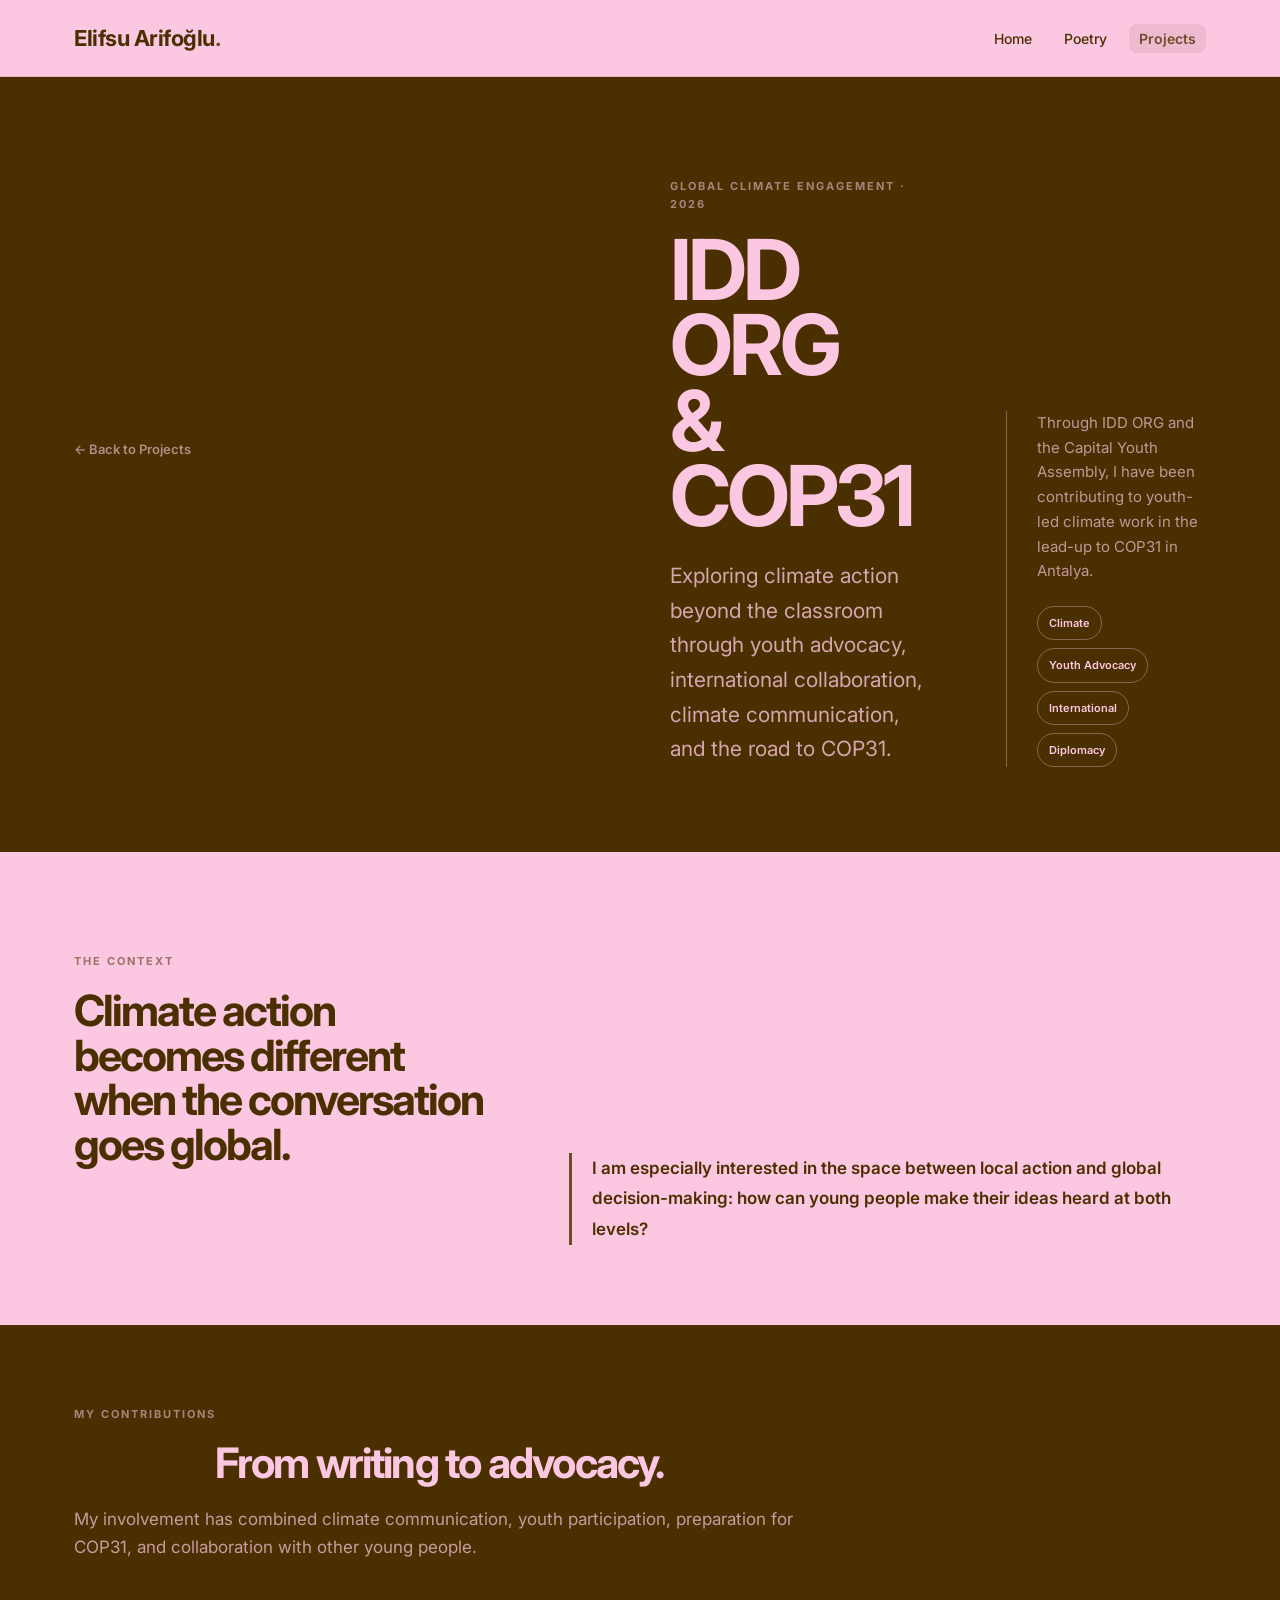
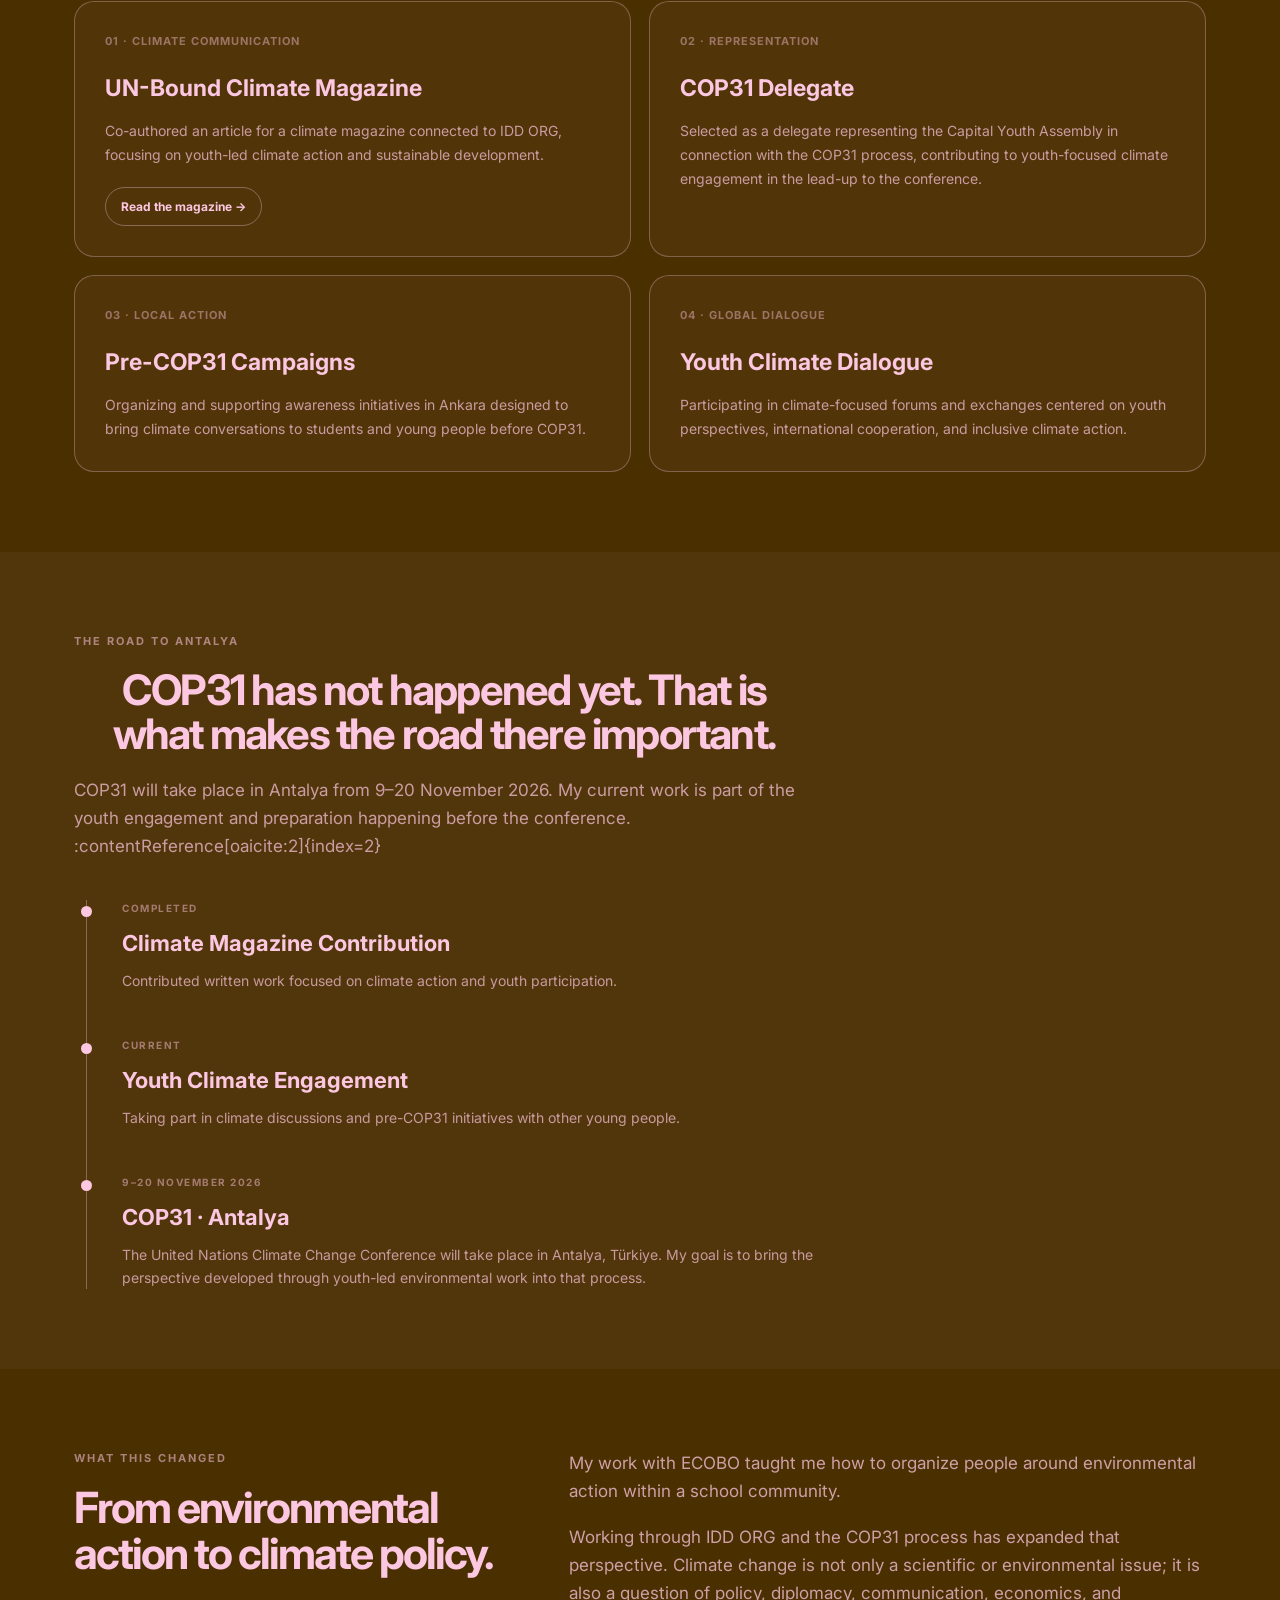
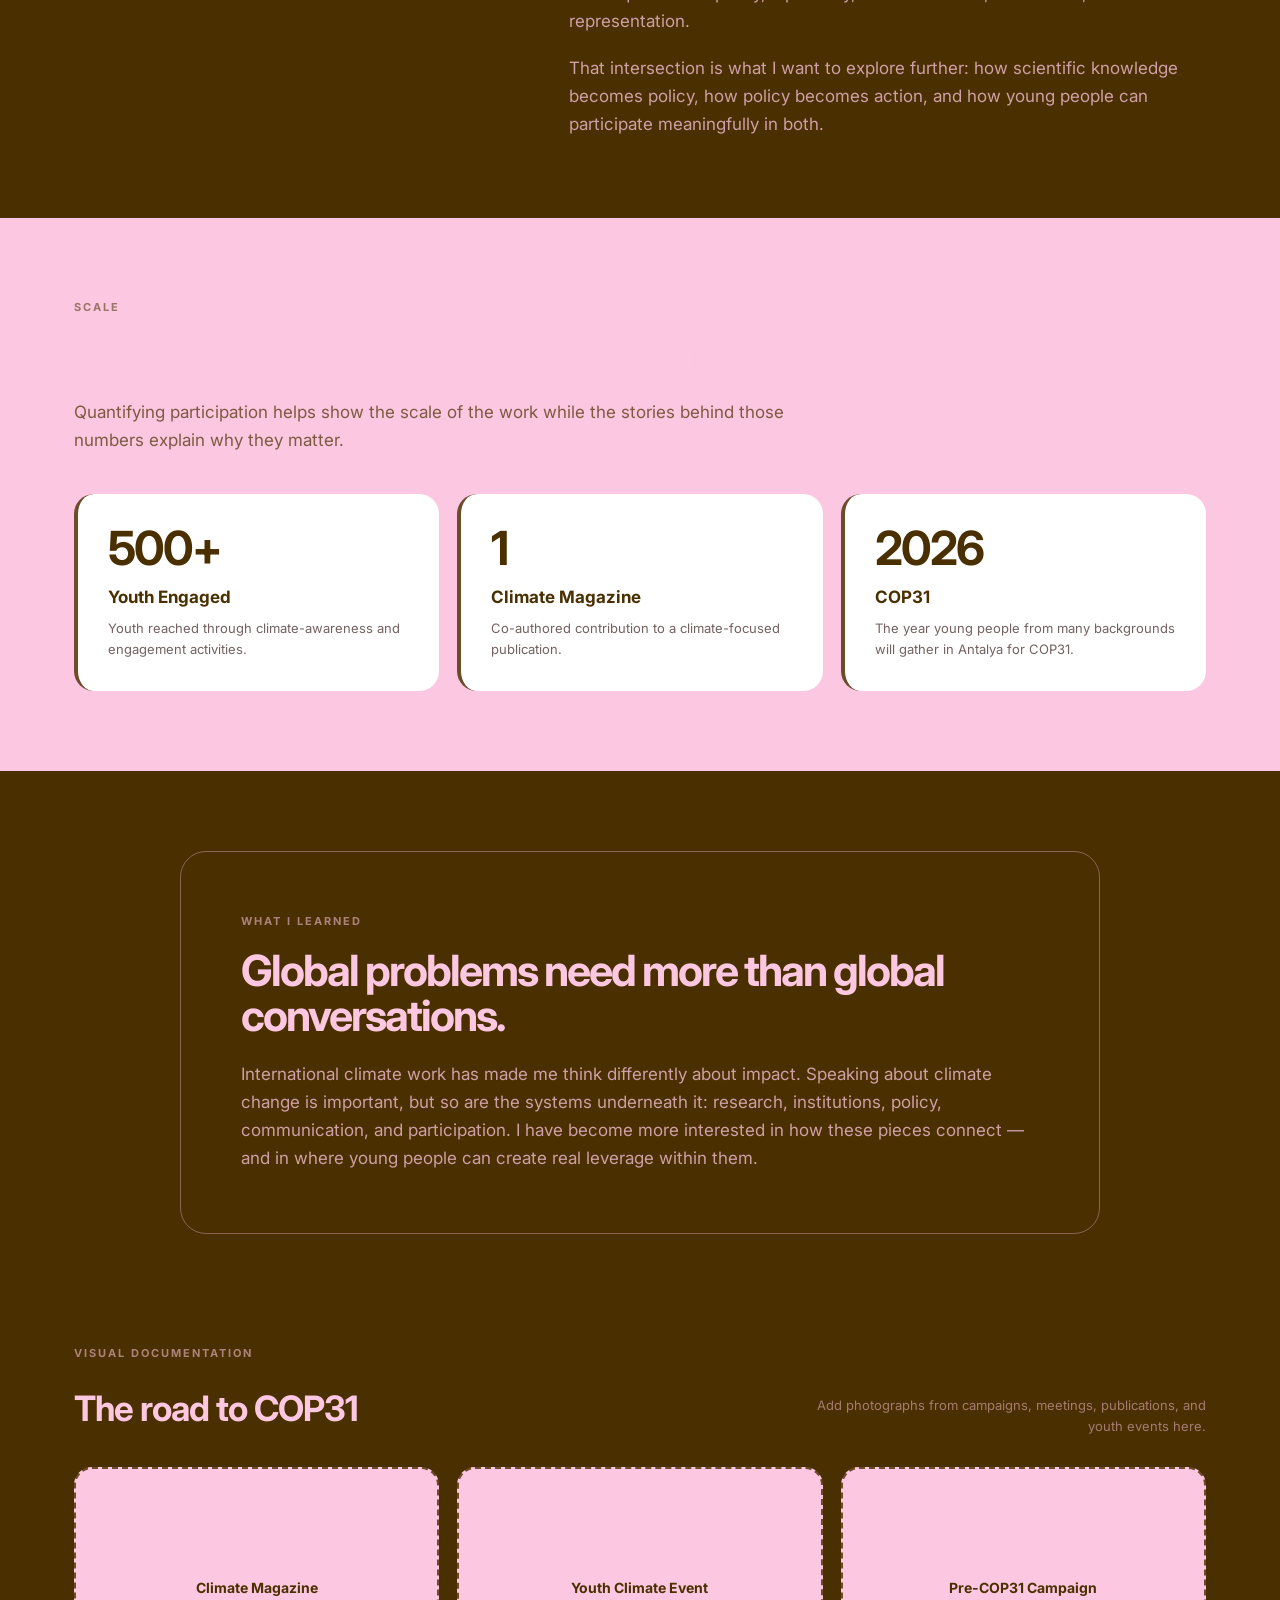
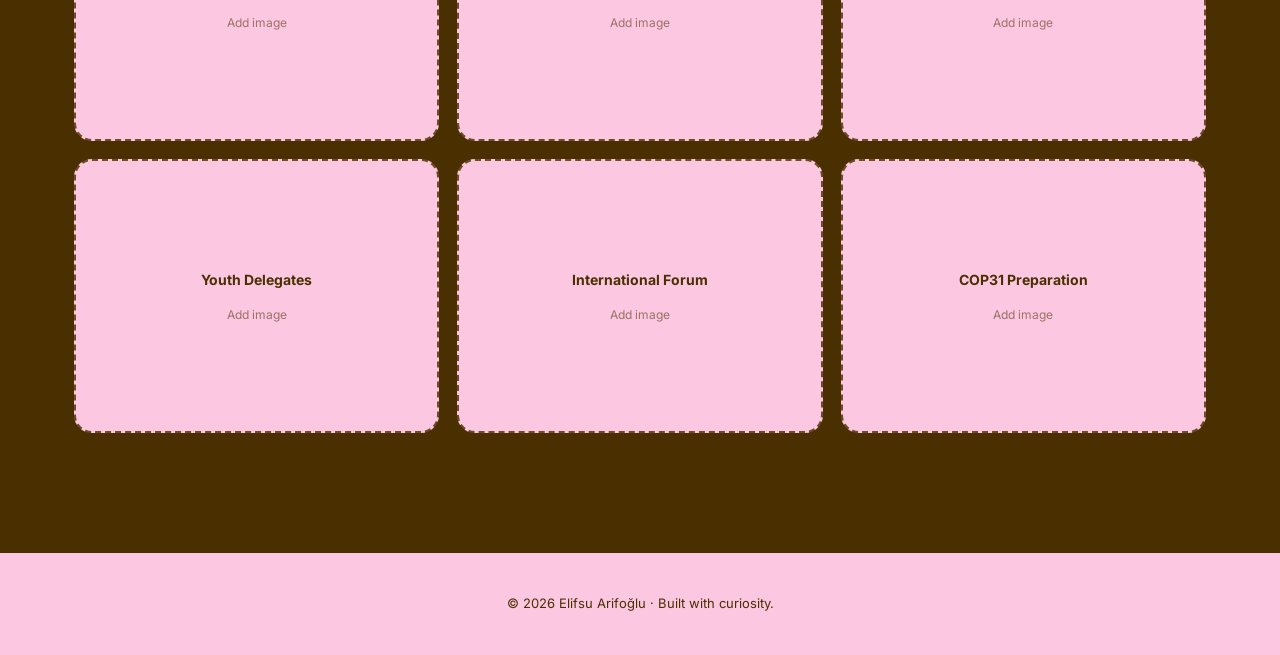
==== cop31.html @ 97e00d7e "Update cop31.html" ====
<!DOCTYPE html>
<html lang="en">
<head>
    <meta charset="UTF-8" />
    <meta name="viewport" content="width=device-width, initial-scale=1.0" />

    <title>IDD ORG & COP31 | Elifsu Arifoğlu</title>

    <link rel="stylesheet" href="style.css" />

    <link
        href="https://fonts.googleapis.com/css2?family=Inter:wght@300;400;500;600;700&display=swap"
        rel="stylesheet"
    />

    <style>
        * {
            margin: 0;
            padding: 0;
            box-sizing: border-box;
        }

        html {
            scroll-behavior: smooth;
        }

        body {
            font-family: 'Inter', -apple-system, BlinkMacSystemFont, sans-serif;
            background: #4a2f01;
            color: #fcc7e1;
            line-height: 1.65;
        }

        a {
            color: inherit;
        }

        .container {
            max-width: 1180px;
            margin: 0 auto;
            padding: 0 24px;
        }

        /* =========================
           NAVIGATION
        ========================== */

        nav {
            padding: 20px 0;
            background: #fcc7e1;
            position: sticky;
            top: 0;
            z-index: 100;
            border-bottom: 1px solid rgba(74, 47, 1, 0.12);
        }

        nav .container {
            display: flex;
            justify-content: space-between;
            align-items: center;
            gap: 20px;
        }

        .logo {
            color: #4a2f01;
            text-decoration: none;
            font-size: 22px;
            font-weight: 700;
            letter-spacing: -0.5px;
        }

        .logo span {
            color: #6D4C2A;
        }

        .nav-links {
            display: flex;
            gap: 12px;
            list-style: none;
            flex-wrap: wrap;
            justify-content: flex-end;
        }

        .nav-links a {
            color: #4a2f01;
            text-decoration: none;
            font-size: 14px;
            font-weight: 500;
            padding: 6px 10px;
            border-radius: 8px;
            transition: all 0.25s ease;
        }

        .nav-links a:hover,
        .nav-links a.active {
            color: #6D4C2A;
            background: rgba(74, 47, 1, 0.08);
        }

        /* =========================
           HERO
        ========================== */

        .hero {
            padding: 100px 0 85px;
        }

        .back-link {
            display: inline-block;
            text-decoration: none;
            font-size: 13px;
            font-weight: 600;
            opacity: 0.6;
            margin-bottom: 45px;
        }

        .back-link:hover {
            opacity: 1;
        }

        .hero-grid {
            display: grid;
            grid-template-columns: 1.15fr 0.85fr;
            gap: 65px;
            align-items: end;
        }

        .eyebrow {
            font-size: 11px;
            font-weight: 700;
            text-transform: uppercase;
            letter-spacing: 2px;
            opacity: 0.55;
            margin-bottom: 18px;
        }

        .hero h1 {
            font-size: clamp(48px, 7vw, 84px);
            line-height: 0.9;
            letter-spacing: -4px;
            margin-bottom: 25px;
        }

        .hero-title {
            max-width: 720px;
            font-size: 21px;
            opacity: 0.78;
        }

        .hero-side {
            border-left: 1px solid rgba(252, 199, 225, 0.35);
            padding-left: 30px;
        }

        .hero-side p {
            font-size: 15px;
            opacity: 0.68;
            margin-bottom: 22px;
        }

        .tag-row {
            display: flex;
            flex-wrap: wrap;
            gap: 8px;
        }

        .tag {
            padding: 7px 11px;
            border: 1px solid rgba(252, 199, 225, 0.35);
            border-radius: 999px;
            font-size: 11px;
            font-weight: 600;
        }

        /* =========================
           GENERAL
        ========================== */

        section {
            padding: 80px 0;
        }

        .section-label {
            font-size: 11px;
            font-weight: 700;
            text-transform: uppercase;
            letter-spacing: 2px;
            opacity: 0.55;
            margin-bottom: 18px;
        }

        .section-title {
            font-size: 42px;
            line-height: 1.05;
            letter-spacing: -1.8px;
            margin-bottom: 20px;
        }

        .section-description {
            max-width: 730px;
            font-size: 17px;
            opacity: 0.71;
        }

        /* =========================
           ABOUT
        ========================== */

        .about-section {
            background: #fcc7e1;
            color: #4a2f01;
        }

        .about-grid {
            display: grid;
            grid-template-columns: 0.8fr 1.2fr;
            gap: 70px;
        }

        .about-grid .section-label {
            color: #4a2f01;
        }

        .about-grid h2 {
            font-size: 43px;
            line-height: 1.04;
            letter-spacing: -2px;
        }

        .about-text {
            font-size: 18px;
            line-height: 1.8;
        }

        .about-text p + p {
            margin-top: 18px;
        }

        .quote {
            margin-top: 30px;
            border-left: 3px solid #6D4C2A;
            padding-left: 20px;
            font-size: 17px;
            font-weight: 600;
        }

        /* =========================
           CONTRIBUTIONS
        ========================== */

        .contribution-header {
            max-width: 730px;
            margin-bottom: 40px;
        }

        .contribution-grid {
            display: grid;
            grid-template-columns: repeat(2, 1fr);
            gap: 18px;
        }

        .contribution-card {
            padding: 30px;
            border: 1px solid rgba(252, 199, 225, 0.3);
            border-radius: 20px;
            background: rgba(252, 199, 225, 0.04);
        }

        .contribution-number {
            display: block;
            font-size: 11px;
            font-weight: 700;
            letter-spacing: 1px;
            opacity: 0.43;
            margin-bottom: 20px;
        }

        .contribution-card h3 {
            font-size: 23px;
            margin-bottom: 11px;
        }

        .contribution-card p {
            font-size: 14px;
            opacity: 0.7;
            line-height: 1.7;
        }

        .magazine-button {
            display: inline-flex;
            margin-top: 20px;
            padding: 9px 15px;
            border: 1px solid rgba(252, 199, 225, 0.35);
            border-radius: 999px;
            text-decoration: none;
            font-size: 12px;
            font-weight: 700;
            transition: transform 0.25s ease,
                        background 0.25s ease;
        }

        .magazine-button:hover {
            transform: translateY(-2px);
            background: rgba(252, 199, 225, 0.08);
        }

        /* =========================
           COP31 TIMELINE
        ========================== */

        .timeline-section {
            background: rgba(252, 199, 225, 0.045);
        }

        .timeline-header {
            max-width: 740px;
            margin-bottom: 40px;
        }

        .timeline {
            border-left: 1px solid rgba(252, 199, 225, 0.35);
            margin-left: 12px;
        }

        .timeline-item {
            position: relative;
            padding: 0 0 45px 35px;
        }

        .timeline-item:last-child {
            padding-bottom: 0;
        }

        .timeline-dot {
            position: absolute;
            width: 11px;
            height: 11px;
            border-radius: 50%;
            background: #fcc7e1;
            left: -6px;
            top: 6px;
        }

        .timeline-date {
            display: block;
            font-size: 10px;
            text-transform: uppercase;
            letter-spacing: 1.5px;
            font-weight: 700;
            opacity: 0.48;
            margin-bottom: 8px;
        }

        .timeline-item h3 {
            font-size: 22px;
            margin-bottom: 8px;
        }

        .timeline-item p {
            max-width: 720px;
            font-size: 14px;
            opacity: 0.69;
        }

        /* =========================
           GLOBAL PERSPECTIVE
        ========================== */

        .global-grid {
            display: grid;
            grid-template-columns: 0.8fr 1.2fr;
            gap: 70px;
        }

        .global-grid h2 {
            font-size: 43px;
            line-height: 1.05;
            letter-spacing: -2px;
        }

        .global-text {
            font-size: 17px;
            opacity: 0.74;
        }

        .global-text p + p {
            margin-top: 18px;
        }

        /* =========================
           IMPACT
        ========================== */

        .impact-section {
            background: #fcc7e1;
            color: #4a2f01;
        }

        .impact-section .section-label {
            color: #4a2f01;
        }

        .impact-grid {
            display: grid;
            grid-template-columns: repeat(3, 1fr);
            gap: 18px;
            margin-top: 40px;
        }

        .impact-card {
            background: #ffffff;
            border-radius: 20px;
            padding: 30px;
            border-left: 4px solid #6D4C2A;
        }

        .impact-number {
            font-size: 47px;
            font-weight: 700;
            letter-spacing: -2px;
            line-height: 1;
            margin-bottom: 12px;
        }

        .impact-card h3 {
            font-size: 17px;
            margin-bottom: 7px;
        }

        .impact-card p {
            color: #3E2723;
            font-size: 13px;
            opacity: 0.72;
        }

        /* =========================
           WHAT I LEARNED
        ========================== */

        .reflection {
            max-width: 920px;
            margin: 0 auto;
        }

        .reflection-box {
            padding: 60px;
            border: 1px solid rgba(252, 199, 225, 0.35);
            border-radius: 26px;
        }

        .reflection-box h2 {
            font-size: 43px;
            line-height: 1.05;
            letter-spacing: -2px;
            margin-bottom: 22px;
        }

        .reflection-box p {
            max-width: 800px;
            font-size: 17px;
            opacity: 0.74;
        }

        /* =========================
           GALLERY
        ========================== */

        .gallery {
            padding-top: 30px;
        }

        .gallery-header {
            display: flex;
            justify-content: space-between;
            align-items: flex-end;
            gap: 20px;
            margin-bottom: 30px;
        }

        .gallery-header h2 {
            font-size: 35px;
            letter-spacing: -1px;
        }

        .gallery-header p {
            max-width: 400px;
            font-size: 13px;
            opacity: 0.5;
            text-align: right;
        }

        .gallery-grid {
            display: grid;
            grid-template-columns: repeat(3, 1fr);
            gap: 18px;
        }

        .gallery-item {
            aspect-ratio: 4 / 3;
            background: #fcc7e1;
            color: #4a2f01;
            border-radius: 18px;
            overflow: hidden;
            display: flex;
            align-items: center;
            justify-content: center;
            text-align: center;
        }

        .gallery-item img {
            width: 100%;
            height: 100%;
            object-fit: cover;
        }

        .placeholder {
            padding: 20px;
        }

        .placeholder strong {
            display: block;
            font-size: 14px;
            margin-bottom: 5px;
        }

        .placeholder span {
            font-size: 12px;
            opacity: 0.55;
        }

        /* =========================
           FOOTER
        ========================== */

        footer {
            padding: 40px 0;
            background: #fcc7e1;
            color: #4a2f01;
            text-align: center;
        }

        footer p {
            font-size: 13px;
        }

        footer a {
            color: #4a2f01;
            text-decoration: none;
            font-weight: 600;
        }

        /* =========================
           RESPONSIVE
        ========================== */

        @media (max-width: 850px) {

            nav .container {
                flex-direction: column;
            }

            .hero-grid,
            .about-grid,
            .global-grid {
                grid-template-columns: 1fr;
            }

            .hero-side {
                border-left: none;
                border-top: 1px solid rgba(252, 199, 225, 0.35);
                padding-left: 0;
                padding-top: 25px;
            }

            .contribution-grid,
            .impact-grid {
                grid-template-columns: 1fr 1fr;
            }

            .gallery-grid {
                grid-template-columns: 1fr 1fr;
            }

            .gallery-header {
                flex-direction: column;
                align-items: flex-start;
            }

            .gallery-header p {
                text-align: left;
            }
        }

        @media (max-width: 600px) {

            .container {
                padding: 0 18px;
            }

            section {
                padding: 55px 0;
            }

            .hero {
                padding: 70px 0 55px;
            }

            .hero h1 {
                letter-spacing: -3px;
            }

            .hero-title {
                font-size: 17px;
            }

            .contribution-grid,
            .impact-grid,
            .gallery-grid {
                grid-template-columns: 1fr;
            }

            .about-grid h2,
            .global-grid h2,
            .impact-section .section-title,
            .reflection-box h2 {
                font-size: 31px;
            }

            .impact-number {
                font-size: 42px;
            }

            .reflection-box {
                padding: 32px 24px;
            }
        }
    </style>
</head>


<body>

    <!-- =========================
         NAVIGATION
    ========================== -->

    <nav>
        <div class="container">

            <a href="index.html" class="logo">
                Elifsu Arifoğlu<span>.</span>
            </a>

            <ul class="nav-links">

                <li>
                    <a href="index.html">Home</a>
                </li>

                <li>
                    <a href="poetry.html">Poetry</a>
                </li>

                <li>
                    <a href="projects.html" class="active">Projects</a>
                </li>

            </ul>

        </div>
    </nav>


    <!-- =========================
         HERO
    ========================== -->

    <header class="hero">

        <div class="container">

            <a href="projects.html" class="back-link">
                ← Back to Projects
            </a>

            <div class="hero-grid">

                <div>

                    <div class="eyebrow">
                        Global Climate Engagement · 2026
                    </div>

                    <h1>
                        IDD ORG<br />
                        &amp; COP31
                    </h1>

                    <p class="hero-title">
                        Exploring climate action beyond the classroom
                        through youth advocacy, international collaboration,
                        climate communication, and the road to COP31.
                    </p>

                </div>


                <div class="hero-side">

                    <p>
                        Through IDD ORG and the Capital Youth Assembly,
                        I have been contributing to youth-led climate
                        work in the lead-up to COP31 in Antalya.
                    </p>

                    <div class="tag-row">

                        <span class="tag">
                            Climate
                        </span>

                        <span class="tag">
                            Youth Advocacy
                        </span>

                        <span class="tag">
                            International
                        </span>

                        <span class="tag">
                            Diplomacy
                        </span>

                    </div>

                </div>

            </div>

        </div>

    </header>


    <!-- =========================
         ABOUT
    ========================== -->

    <section class="about-section">

        <div class="container">

            <div class="about-grid">

                <div>

                    <div class="section-label">
                        The Context
                    </div>

                    <h2>
                        Climate action becomes
                        different when the
                        conversation goes global.
                    </h2>

                </div>


                <div class="about-text">

                    <p>
                        IDD ORG is a platform focused on international
                        development, diplomacy, global governance,
                        climate action, and sustainable development.
                    </p>

                    <p>
                        Through this work, I have been able to move from
                        school-level environmental initiatives into
                        broader conversations about climate policy,
                        youth participation, and international cooperation.
                    </p>

                    <div class="quote">
                        I am especially interested in the space between
                        local action and global decision-making:
                        how can young people make their ideas heard
                        at both levels?
                    </div>

                </div>

            </div>

        </div>

    </section>


    <!-- =========================
         CONTRIBUTIONS
    ========================== -->

    <section>

        <div class="container">

            <div class="contribution-header">

                <div class="section-label">
                    My Contributions
                </div>

                <h2 class="section-title">
                    From writing to advocacy.
                </h2>

                <p class="section-description">
                    My involvement has combined climate communication,
                    youth participation, preparation for COP31, and
                    collaboration with other young people.
                </p>

            </div>


            <div class="contribution-grid">


                <!-- MAGAZINE -->

                <article class="contribution-card">

                    <span class="contribution-number">
                        01 · CLIMATE COMMUNICATION
                    </span>

                    <h3>
                        UN-Bound Climate Magazine
                    </h3>

                    <p>
                        Co-authored an article for a climate magazine
                        connected to IDD ORG, focusing on youth-led
                        climate action and sustainable development.
                    </p>

                    <a
                        href="https://iklimdd.org/public/dergi/?sayfa=1"
                        class="magazine-button"
                        target="_blank"
                        rel="noopener noreferrer"
                    >
                        Read the magazine →
                    </a>

                </article>


                <!-- DELEGATE -->

                <article class="contribution-card">

                    <span class="contribution-number">
                        02 · REPRESENTATION
                    </span>

                    <h3>
                        COP31 Delegate
                    </h3>

                    <p>
                        Selected as a delegate representing the Capital
                        Youth Assembly in connection with the COP31 process,
                        contributing to youth-focused climate engagement
                        in the lead-up to the conference.
                    </p>

                </article>


                <!-- CAMPAIGNS -->

                <article class="contribution-card">

                    <span class="contribution-number">
                        03 · LOCAL ACTION
                    </span>

                    <h3>
                        Pre-COP31 Campaigns
                    </h3>

                    <p>
                        Organizing and supporting awareness initiatives
                        in Ankara designed to bring climate conversations
                        to students and young people before COP31.
                    </p>

                </article>


                <!-- FORUMS -->

                <article class="contribution-card">

                    <span class="contribution-number">
                        04 · GLOBAL DIALOGUE
                    </span>

                    <h3>
                        Youth Climate Dialogue
                    </h3>

                    <p>
                        Participating in climate-focused forums and
                        exchanges centered on youth perspectives,
                        international cooperation, and inclusive
                        climate action.
                    </p>

                </article>


            </div>

        </div>

    </section>


    <!-- =========================
         ROAD TO COP31
    ========================== -->

    <section class="timeline-section">

        <div class="container">

            <div class="timeline-header">

                <div class="section-label">
                    The Road to Antalya
                </div>

                <h2 class="section-title">
                    COP31 has not happened yet.
                    That is what makes the road there important.
                </h2>

                <p class="section-description">
                    COP31 will take place in Antalya from
                    9–20 November 2026. My current work is part
                    of the youth engagement and preparation happening
                    before the conference. :contentReference[oaicite:2]{index=2}
                </p>

            </div>


            <div class="timeline">

                <div class="timeline-item">

                    <span class="timeline-dot"></span>

                    <span class="timeline-date">
                        Completed
                    </span>

                    <h3>
                        Climate Magazine Contribution
                    </h3>

                    <p>
                        Contributed written work focused on climate
                        action and youth participation.
                    </p>

                </div>


                <div class="timeline-item">

                    <span class="timeline-dot"></span>

                    <span class="timeline-date">
                        Current
                    </span>

                    <h3>
                        Youth Climate Engagement
                    </h3>

                    <p>
                        Taking part in climate discussions and
                        pre-COP31 initiatives with other young people.
                    </p>

                </div>


                <div class="timeline-item">

                    <span class="timeline-dot"></span>

                    <span class="timeline-date">
                        9–20 November 2026
                    </span>

                    <h3>
                        COP31 · Antalya
                    </h3>

                    <p>
                        The United Nations Climate Change Conference
                        will take place in Antalya, Türkiye. My goal is
                        to bring the perspective developed through
                        youth-led environmental work into that process.
                    </p>

                </div>


            </div>

        </div>

    </section>


    <!-- =========================
         GLOBAL PERSPECTIVE
    ========================== -->

    <section>

        <div class="container">

            <div class="global-grid">

                <div>

                    <div class="section-label">
                        What This Changed
                    </div>

                    <h2>
                        From environmental
                        action to climate policy.
                    </h2>

                </div>


                <div class="global-text">

                    <p>
                        My work with ECOBO taught me how to organize
                        people around environmental action within a
                        school community.
                    </p>

                    <p>
                        Working through IDD ORG and the COP31 process
                        has expanded that perspective. Climate change
                        is not only a scientific or environmental issue;
                        it is also a question of policy, diplomacy,
                        communication, economics, and representation.
                    </p>

                    <p>
                        That intersection is what I want to explore
                        further: how scientific knowledge becomes policy,
                        how policy becomes action, and how young people
                        can participate meaningfully in both.
                    </p>

                </div>

            </div>

        </div>

    </section>


    <!-- =========================
         IMPACT
    ========================== -->

    <section class="impact-section">

        <div class="container">

            <div class="section-label">
                Scale
            </div>

            <h2 class="section-title">
                The numbers behind the work.
            </h2>

            <p class="section-description">
                Quantifying participation helps show the scale of
                the work while the stories behind those numbers
                explain why they matter.
            </p>


            <div class="impact-grid">


                <div class="impact-card">

                    <div class="impact-number">
                        500+
                    </div>

                    <h3>
                        Youth Engaged
                    </h3>

                    <p>
                        Youth reached through climate-awareness
                        and engagement activities.
                    </p>

                </div>


                <div class="impact-card">

                    <div class="impact-number">
                        1
                    </div>

                    <h3>
                        Climate Magazine
                    </h3>

                    <p>
                        Co-authored contribution to a climate-focused
                        publication.
                    </p>

                </div>


                <div class="impact-card">

                    <div class="impact-number">
                        2026
                    </div>

                    <h3>
                        COP31
                    </h3>

                    <p>
                        The year young people from many backgrounds
                        will gather in Antalya for COP31.
                    </p>

                </div>


            </div>

        </div>

    </section>


    <!-- =========================
         REFLECTION
    ========================== -->

    <section>

        <div class="container">

            <div class="reflection">

                <div class="reflection-box">

                    <div class="section-label">
                        What I Learned
                    </div>

                    <h2>
                        Global problems need more
                        than global conversations.
                    </h2>

                    <p>
                        International climate work has made me think
                        differently about impact. Speaking about climate
                        change is important, but so are the systems
                        underneath it: research, institutions, policy,
                        communication, and participation. I have become
                        more interested in how these pieces connect —
                        and in where young people can create real leverage
                        within them.
                    </p>

                </div>

            </div>

        </div>

    </section>


    <!-- =========================
         GALLERY
    ========================== -->

    <section class="gallery">

        <div class="container">

            <div class="gallery-header">

                <div>

                    <div class="section-label">
                        Visual Documentation
                    </div>

                    <h2>
                        The road to COP31
                    </h2>

                </div>

                <p>
                    Add photographs from campaigns, meetings,
                    publications, and youth events here.
                </p>

            </div>


            <div class="gallery-grid">


                <div class="gallery-item">

                    <div class="placeholder">

                        <strong>
                            Climate Magazine
                        </strong>

                        <span>
                            Add image
                        </span>

                    </div>

                </div>


                <div class="gallery-item">

                    <div class="placeholder">

                        <strong>
                            Youth Climate Event
                        </strong>

                        <span>
                            Add image
                        </span>

                    </div>

                </div>


                <div class="gallery-item">

                    <div class="placeholder">

                        <strong>
                            Pre-COP31 Campaign
                        </strong>

                        <span>
                            Add image
                        </span>

                    </div>

                </div>


                <div class="gallery-item">

                    <div class="placeholder">

                        <strong>
                            Youth Delegates
                        </strong>

                        <span>
                            Add image
                        </span>

                    </div>

                </div>


                <div class="gallery-item">

                    <div class="placeholder">

                        <strong>
                            International Forum
                        </strong>

                        <span>
                            Add image
                        </span>

                    </div>

                </div>


                <div class="gallery-item">

                    <div class="placeholder">

                        <strong>
                            COP31 Preparation
                        </strong>

                        <span>
                            Add image
                        </span>

                    </div>

                </div>


            </div>

        </div>

    </section>


    <!-- =========================
         FOOTER
    ========================== -->

    <footer>

        <div class="container">

            <p>
                © 2026 Elifsu Arifoğlu · Built with curiosity.
            </p>

        </div>

    </footer>

</body>
</html>
---- style.css ----
/* style.css */

* {
    margin: 0;
    padding: 0;
    box-sizing: border-box;
}

body {
    font-family: 'Inter', -apple-system, BlinkMacSystemFont, sans-serif;
    background: #4a2f01;
    color: #fcc7e1;
    line-height: 1.6;
}

.container {
    max-width: 1200px;
    margin: 0 auto;
    padding: 0 24px;
}

/* ===== NAVIGATION ===== */
nav {
    padding: 20px 0;
    border-bottom: 1px solid #fcc7e1;
    background: #fcc7e1;
    position: sticky;
    top: 0;
    z-index: 100;
}

nav .container {
    display: flex;
    justify-content: space-between;
    align-items: center;
}

.logo {
    font-size: 22px;
    font-weight: 700;
    letter-spacing: -0.5px;
    color: #4a2f01;
}

.logo span {
    color: #6D4C2A;
}

.nav-links {
    display: flex;
    gap: 32px;
    list-style: none;
}

.nav-links a {
    text-decoration: none;
    color: #4a2f01;
    font-weight: 500;
    font-size: 15px;
    transition: color 0.3s;
}

.nav-links a:hover,
.nav-links a.active {
    color: #6D4C2A;
}

.nav-links a.active {
    color: #6D4C2A;
    font-weight: 600;
}

/* ===== BUTTONS ===== */
.btn {
    display: inline-block;
    padding: 14px 34px;
    background: #fcc7e1;
    color: #4a2f01;
    text-decoration: none;
    border-radius: 40px;
    font-weight: 600;
    font-size: 15px;
    transition: background 0.3s, transform 0.2s;
    border: none;
    cursor: pointer;
}

.btn:hover {
    background: #6D4C2A;
    color: #fcc7e1;
    transform: translateY(-2px);
}

.btn-outline {
    background: transparent;
    border: 2px solid #fcc7e1;
    color: #fcc7e1;
}

.btn-outline:hover {
    background: #fcc7e1;
    color: #4a2f01;
}

/* ===== HERO ===== */
.hero {
    padding: 80px 0 60px;
}

.hero .container {
    display: grid;
    grid-template-columns: 1fr 1fr;
    gap: 60px;
    align-items: center;
}

.hero-content h1 {
    font-size: 48px;
    font-weight: 700;
    line-height: 1.2;
    margin-bottom: 16px;
    letter-spacing: -1px;
    color: #fcc7e1;
}

.hero-content h1 span {
    color: #fcc7e1;
}

.hero-content p {
    font-size: 18px;
    color: #fcc7e1;
    margin-bottom: 28px;
    max-width: 480px;
}

.hero-image {
    display: flex;
    justify-content: center;
}

.hero-image img {
    width: 340px;
    height: 340px;
    object-fit: cover;
    border-radius: 50%;
    border: 4px solid #6D4C2A;
    box-shadow: 0 12px 40px rgba(0, 0, 0, 0.4);
}

/* ===== SECTION HEADERS ===== */
section {
    padding: 80px 0;
}

.section-title {
    font-size: 36px;
    font-weight: 700;
    text-align: center;
    margin-bottom: 12px;
    color: #fcc7e1;
}

.section-desc {
    text-align: center;
    color: #fcc7e1;
    max-width: 600px;
    margin: 0 auto 48px;
    font-size: 18px;
}

.section-subtitle {
    font-size: 28px;
    font-weight: 600;
    text-align: center;
    margin: 60px 0 30px;
    color: #fcc7e1;
}

/* ===== POETRY GRID ===== */
.poetry-grid {
    display: grid;
    grid-template-columns: repeat(2, 1fr);
    gap: 40px;
}

.poetry-grid.auto-fit {
    grid-template-columns: repeat(auto-fit, minmax(300px, 1fr));
}

.poetry-card {
    background: #fcc7e1;
    border-radius: 20px;
    padding: 28px;
    box-shadow: 0 4px 20px rgba(0, 0, 0, 0.3);
    transition: transform 0.3s;
}

.poetry-card:hover {
    transform: translateY(-6px);
}

.poetry-card img {
    width: 100%;
    height: 240px;
    object-fit: cover;
    border-radius: 12px;
    margin-bottom: 16px;
}

.poetry-card h3 {
    font-size: 22px;
    font-weight: 600;
    margin-bottom: 6px;
    color: #4a2f01;
}

.poetry-card .isbn {
    font-size: 13px;
    color: #6D4C2A;
    margin-bottom: 8px;
}

.poetry-card p {
    font-size: 15px;
    color: #3E2723;
    margin-bottom: 12px;
}

.poetry-card .poem-excerpt {
    font-style: italic;
    background: #fcc7e1;
    padding: 16px 20px;
    border-radius: 10px;
    color: #3E2723;
    font-size: 15px;
    border-left: 3px solid #6D4C2A;
}

/* ===== ŞİİR KARTLARI ===== */
.book-card {
    background: #fcc7e1;
}

.poem-card {
    background: #ffffff;
    border: 1px solid #e0d6c8;
}

.poem-card h3 {
    color: #4a2f01;
    font-size: 20px;
    border-bottom: 2px solid #6D4C2A;
    padding-bottom: 10px;
    margin-bottom: 14px;
}

.poem-full {
    color: #000000;
    font-size: 0.95rem;
    line-height: 1.8;
    margin: 10px 0 14px;
    padding: 14px 16px;
    background: #f9f6f0;
    border-radius: 10px;
    font-family: 'Georgia', serif;
    letter-spacing: 0.2px;
}

.poem-full .line {
    display: block;
}

.poem-full .line-break {
    display: block;
    margin-top: 8px;
}

.poem-status {
    display: inline-block;
    font-size: 0.75rem;
    font-weight: 600;
    padding: 4px 14px;
    border-radius: 20px;
    margin-top: 4px;
    letter-spacing: 0.5px;
}

.poem-status.published {
    background: #e8f5e9;
    color: #2e7d32;
}

.poem-status.unpublished {
    background: #ffebee;
    color: #c62828;
}

.all-poems {
    margin-top: 10px;
}

/* ===== PROJECTS GRID ===== */
.projects-grid {
    display: grid;
    grid-template-columns: repeat(auto-fit, minmax(300px, 1fr));
    gap: 30px;
}

.project-card {
    background: #fcc7e1;
    border-radius: 20px;
    padding: 28px;
    box-shadow: 0 4px 20px rgba(0, 0, 0, 0.3);
    transition: transform 0.3s, box-shadow 0.3s;
    display: flex;
    flex-direction: column;
}

.project-card:hover {
    transform: translateY(-6px);
    box-shadow: 0 12px 40px rgba(0, 0, 0, 0.4);
}

.project-card .icon {
    font-size: 40px;
    margin-bottom: 12px;
}

.project-card h3 {
    font-size: 20px;
    font-weight: 600;
    margin-bottom: 6px;
    color: #4a2f01;
}

.project-card .tag {
    display: inline-block;
    padding: 4px 14px;
    background: #4a2f01;
    border-radius: 20px;
    font-size: 12px;
    font-weight: 600;
    color: #fcc7e1;
    margin-bottom: 12px;
}

.project-card p {
    font-size: 15px;
    color: #3E2723;
    flex-grow: 1;
}

/* ===== MORE BUTTON ===== */
.btn-more {
    display: inline-block;
    margin-top: 16px;
    padding: 8px 24px;
    background: #4a2f01;
    color: #fcc7e1;
    text-decoration: none;
    border-radius: 30px;
    font-size: 14px;
    font-weight: 600;
    transition: background 0.3s, transform 0.2s;
    border: none;
    cursor: pointer;
    align-self: flex-start;
}

.btn-more:hover {
    background: #6D4C2A;
    transform: translateX(4px);
}

/* ===== PROJECT DETAIL PAGE ===== */

/* Back Button */
.btn-back {
    display: inline-block;
    margin-bottom: 30px;
    color: #fcc7e1;
    text-decoration: none;
    font-weight: 500;
    font-size: 16px;
    transition: color 0.3s, transform 0.2s;
}

.btn-back:hover {
    color: #6D4C2A;
    transform: translateX(-4px);
}

/* Project Hero */
.project-hero {
    text-align: center;
    margin-bottom: 40px;
}

.project-hero .icon-large {
    font-size: 80px;
    display: block;
    margin-bottom: 16px;
}

.project-hero h1 {
    font-size: 42px;
    font-weight: 700;
    color: #fcc7e1;
    margin-bottom: 8px;
}

.project-hero .tag-large {
    display: inline-block;
    padding: 6px 20px;
    background: #4a2f01;
    border-radius: 30px;
    font-size: 14px;
    font-weight: 600;
    color: #fcc7e1;
}

/* Project Content */
.project-content {
    display: grid;
    grid-template-columns: 2fr 1fr;
    gap: 40px;
    margin-top: 30px;
}

.project-main {
    background: #fcc7e1;
    border-radius: 20px;
    padding: 36px;
    color: #4a2f01;
}

.project-main h2 {
    font-size: 24px;
    margin-bottom: 16px;
    color: #4a2f01;
    border-bottom: 3px solid #6D4C2A;
    padding-bottom: 10px;
}

.project-main h3 {
    font-size: 18px;
    margin: 24px 0 12px;
    color: #4a2f01;
}

.project-main p {
    font-size: 16px;
    line-height: 1.8;
    color: #3E2723;
    margin-bottom: 12px;
}

.project-main ul {
    list-style: none;
    padding: 0;
}

.project-main ul li {
    padding: 10px 16px;
    margin-bottom: 8px;
    background: #ffffff;
    border-radius: 10px;
    border-left: 4px solid #6D4C2A;
    font-size: 15px;
    line-height: 1.6;
    color: #3E2723;
    display: flex;
    align-items: flex-start;
    gap: 12px;
}

.project-main ul li .li-icon {
    font-size: 20px;
    flex-shrink: 0;
    margin-top: 2px;
}

/* Sidebar */
.project-sidebar {
    display: flex;
    flex-direction: column;
    gap: 20px;
}

.sidebar-card {
    background: #fcc7e1;
    border-radius: 20px;
    padding: 24px;
    color: #4a2f01;
}

.sidebar-card h4 {
    font-size: 16px;
    font-weight: 600;
    margin-bottom: 12px;
    color: #4a2f01;
    border-bottom: 2px solid #6D4C2A;
    padding-bottom: 8px;
}

.sidebar-card p,
.sidebar-card li {
    font-size: 14px;
    line-height: 1.7;
    color: #3E2723;
}

.sidebar-card ul {
    list-style: none;
    padding: 0;
}

.sidebar-card ul li {
    padding: 6px 0;
    border-bottom: 1px solid rgba(74, 47, 1, 0.1);
}

.sidebar-card ul li:last-child {
    border-bottom: none;
}

/* Highlight Box */
.highlight-box {
    background: #4a2f01;
    border-radius: 12px;
    padding: 16px 20px;
    margin: 16px 0;
    color: #fcc7e1;
}

.highlight-box strong {
    color: #ffffff;
}

.highlight-box a {
    color: #fcc7e1;
    text-decoration: underline;
    font-weight: 600;
    transition: color 0.3s;
}

.highlight-box a:hover {
    color: #ffffff;
}

/* Country Tags */
.country-tags {
    display: flex;
    flex-wrap: wrap;
    gap: 8px;
    margin: 12px 0;
}

.country-tag {
    display: inline-block;
    padding: 4px 14px;
    background: #6D4C2A;
    border-radius: 20px;
    font-size: 13px;
    font-weight: 600;
    color: #fcc7e1;
}

/* Magazine Button */
.btn-magazine {
    display: inline-block;
    padding: 12px 28px;
    background: #6D4C2A;
    color: #fcc7e1;
    text-decoration: none;
    border-radius: 30px;
    font-weight: 600;
    font-size: 15px;
    transition: background 0.3s, transform 0.2s;
    margin-top: 8px;
}

.btn-magazine:hover {
    background: #4a2f01;
    transform: translateY(-2px);
}

.btn-magazine .icon {
    margin-right: 8px;
}

/* Gallery */
.gallery-section {
    margin-top: 40px;
}

.gallery-section h2 {
    font-size: 24px;
    color: #fcc7e1;
    text-align: center;
    margin-bottom: 24px;
}

.gallery-grid {
    display: grid;
    grid-template-columns: repeat(3, 1fr);
    gap: 20px;
}

.gallery-item {
    background: #fcc7e1;
    border-radius: 16px;
    overflow: hidden;
    aspect-ratio: 4/3;
    display: flex;
    align-items: center;
    justify-content: center;
    color: #4a2f01;
    font-size: 14px;
    text-align: center;
    padding: 20px;
    transition: transform 0.3s;
    border: 2px dashed #6D4C2A;
}

.gallery-item:hover {
    transform: scale(1.02);
}

.gallery-item .placeholder {
    display: flex;
    flex-direction: column;
    align-items: center;
    gap: 8px;
}

.gallery-item .placeholder .icon {
    font-size: 48px;
}

.gallery-item .placeholder .label {
    font-weight: 500;
    font-size: 13px;
    color: #6D4C2A;
}

.gallery-item img {
    width: 100%;
    height: 100%;
    object-fit: cover;
}

/* ===== ABOUT ===== */
.about-grid {
    display: grid;
    grid-template-columns: 2fr 1fr;
    gap: 40px;
    margin-top: 20px;
}

.about-text p {
    margin-bottom: 16px;
    color: #fcc7e1;
    font-size: 17px;
}

.about-stats {
    display: flex;
    flex-direction: column;
    gap: 16px;
}

.stat {
    background: #5D4037;
    padding: 20px 24px;
    border-radius: 16px;
    text-align: center;
}

.stat-number {
    font-size: 32px;
    font-weight: 700;
    color: #fcc7e1;
    display: block;
}

.stat-label {
    font-size: 14px;
    color: #fcc7e1;
}

/* ===== FOOTER ===== */
footer {
    padding: 40px 0;
    background: #fcc7e1;
    color: #4a2f01;
    text-align: center;
    margin-top: 40px;
}

footer a {
    color: #4a2f01;
    text-decoration: none;
    transition: color 0.3s;
}

footer a:hover {
    color: #6D4C2A;
}

/* ===== RESPONSIVE ===== */
@media (max-width: 768px) {
    .hero .container {
        grid-template-columns: 1fr;
        text-align: center;
    }

    .hero-content p {
        margin: 0 auto 28px;
    }

    .hero-image img {
        width: 220px;
        height: 220px;
    }

    .about-grid {
        grid-template-columns: 1fr;
    }

    .nav-links {
        gap: 16px;
    }

    .hero h1 {
        font-size: 32px;
    }

    section {
        padding: 50px 0;
    }

    .poetry-grid {
        grid-template-columns: 1fr;
    }

    .poem-full {
        font-size: 0.85rem;
        padding: 12px;
    }

    .project-content {
        grid-template-columns: 1fr;
    }

    .project-hero h1 {
        font-size: 30px;
    }

    .project-main {
        padding: 24px;
    }

    .gallery-grid {
        grid-template-columns: 1fr 1fr;
    }

    .project-detail {
        padding: 24px;
    }

    .project-detail-content h2 {
        font-size: 20px;
    }
}

@media (max-width: 480px) {
    .gallery-grid {
        grid-template-columns: 1fr;
    }
}
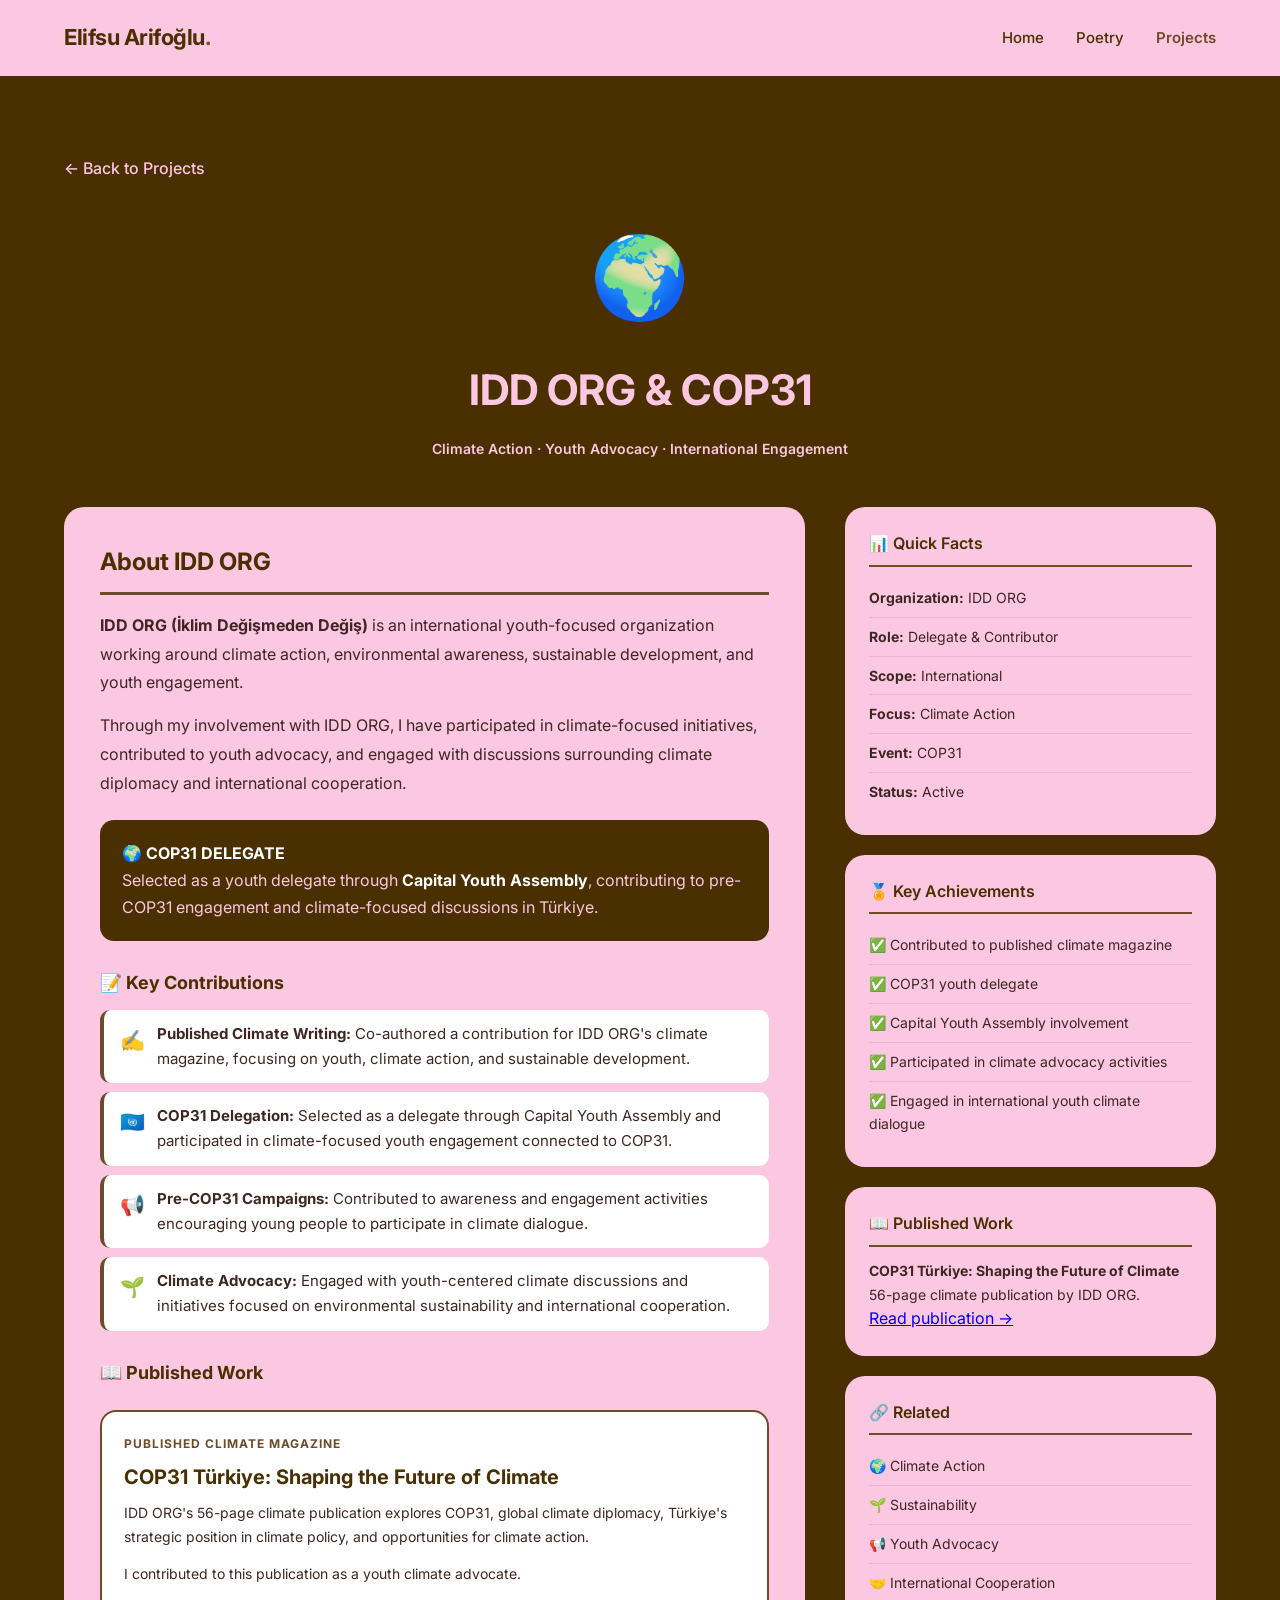
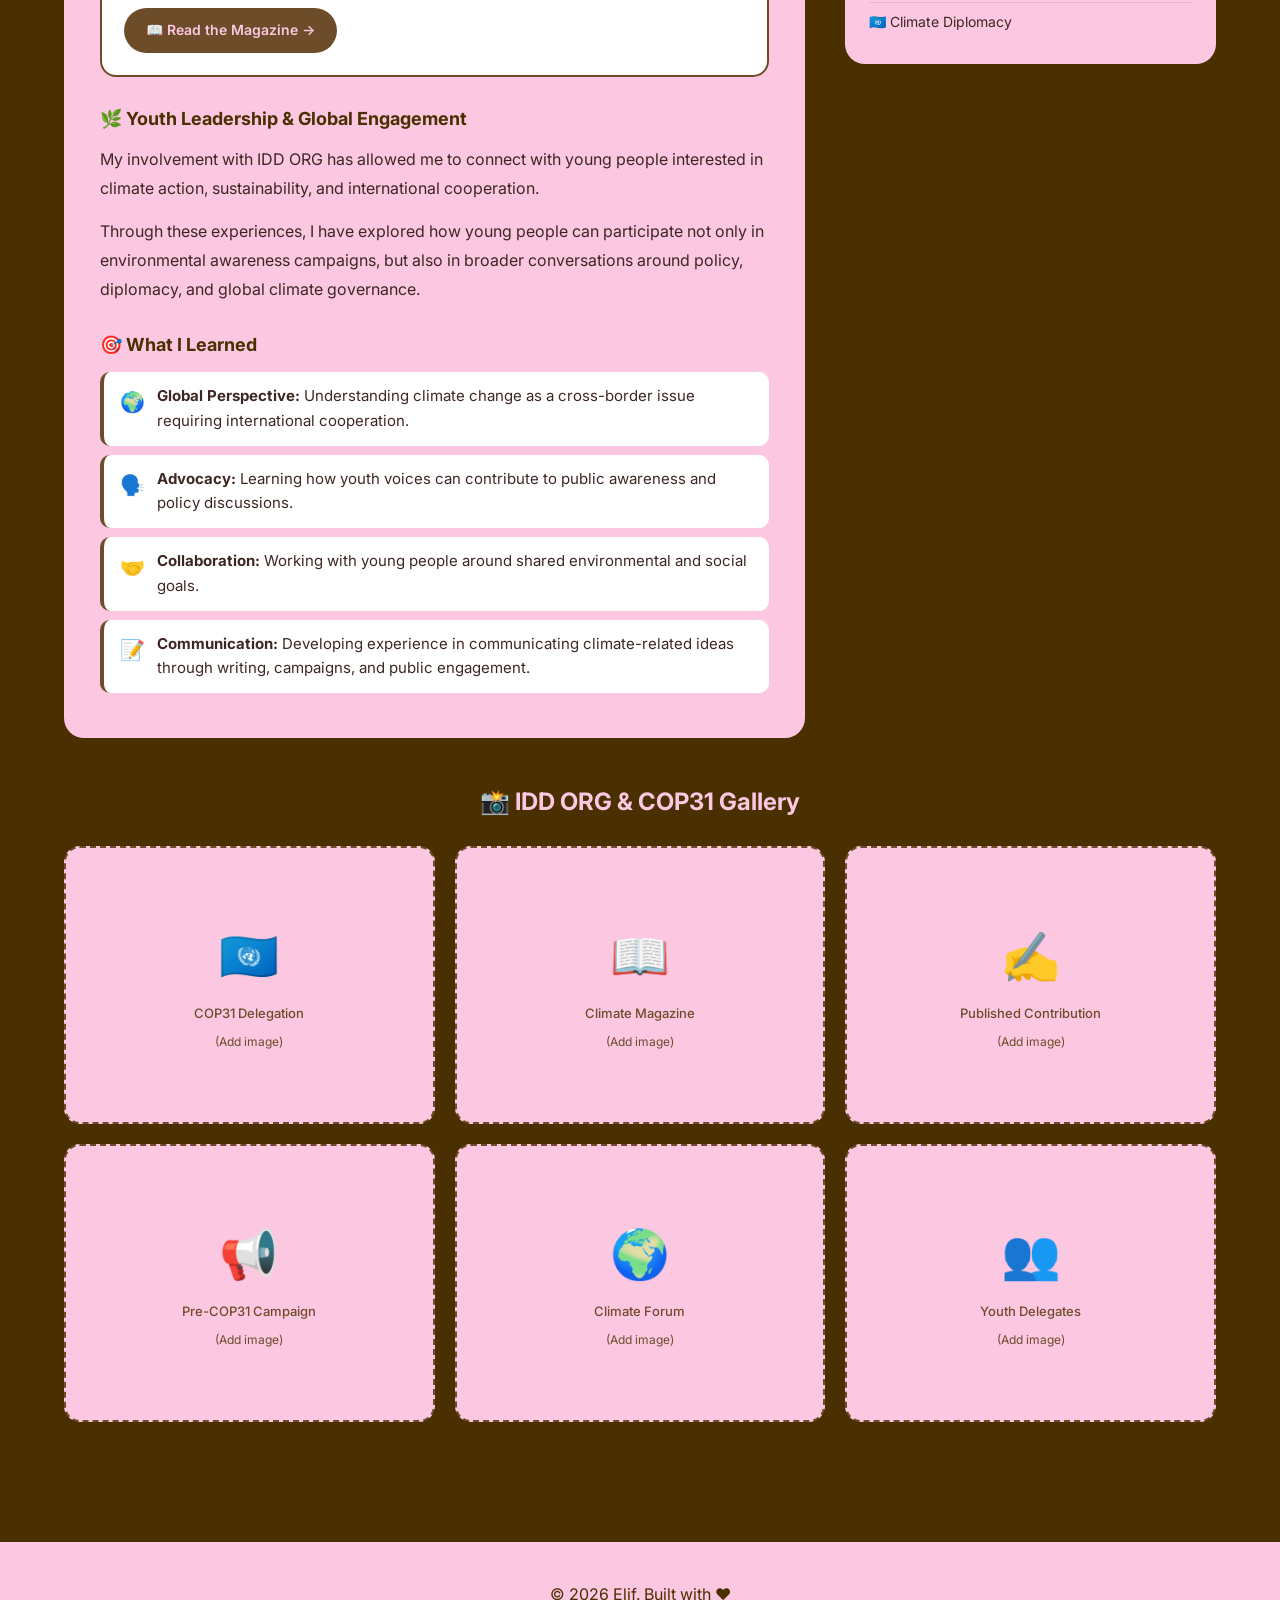
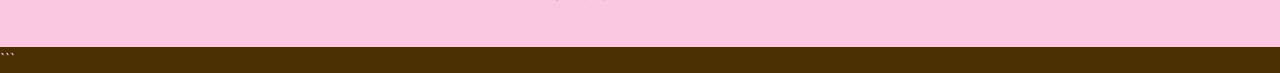
==== commit 7dd8eb79: "Update cop31.html" ====
--- a/cop31.html
+++ b/cop31.html
@@ -7,504 +7,272 @@
     <title>IDD ORG & COP31 | Elifsu Arifoğlu</title>
 
     <link rel="stylesheet" href="style.css" />
-
-    <link
-        href="https://fonts.googleapis.com/css2?family=Inter:wght@300;400;500;600;700&display=swap"
-        rel="stylesheet"
-    />
+    <link href="https://fonts.googleapis.com/css2?family=Inter:wght@300;400;500;600;700&display=swap" rel="stylesheet" />
 
     <style>
-        * {
-            margin: 0;
+        /* =========================
+           IDD ORG & COP31
+           Project Page Styles
+        ========================= */
+
+        .project-hero {
+            text-align: center;
+            margin-bottom: 40px;
+        }
+
+        .project-hero .icon-large {
+            font-size: 80px;
+            display: block;
+            margin-bottom: 16px;
+        }
+
+        .project-hero h1 {
+            font-size: 42px;
+            font-weight: 700;
+            color: #fcc7e1;
+            margin-bottom: 8px;
+        }
+
+        .project-hero .tag-large {
+            display: inline-block;
+            padding: 7px 20px;
+            background: #4a2f01;
+            border-radius: 30px;
+            font-size: 14px;
+            font-weight: 600;
+            color: #fcc7e1;
+        }
+
+        .project-content {
+            display: grid;
+            grid-template-columns: 2fr 1fr;
+            gap: 40px;
+            margin-top: 30px;
+        }
+
+        .project-main {
+            background: #fcc7e1;
+            border-radius: 20px;
+            padding: 36px;
+            color: #4a2f01;
+        }
+
+        .project-main h2 {
+            font-size: 24px;
+            margin-bottom: 16px;
+            color: #4a2f01;
+            border-bottom: 3px solid #6D4C2A;
+            padding-bottom: 10px;
+        }
+
+        .project-main h3 {
+            font-size: 18px;
+            margin: 28px 0 12px;
+            color: #4a2f01;
+        }
+
+        .project-main p {
+            font-size: 16px;
+            line-height: 1.8;
+            color: #3E2723;
+            margin-bottom: 14px;
+        }
+
+        .project-main ul {
+            list-style: none;
             padding: 0;
-            box-sizing: border-box;
-        }
-
-        html {
-            scroll-behavior: smooth;
-        }
-
-        body {
-            font-family: 'Inter', -apple-system, BlinkMacSystemFont, sans-serif;
+        }
+
+        .project-main ul li {
+            padding: 12px 16px;
+            margin-bottom: 9px;
+            background: #ffffff;
+            border-radius: 10px;
+            border-left: 4px solid #6D4C2A;
+            font-size: 15px;
+            line-height: 1.65;
+            color: #3E2723;
+            display: flex;
+            align-items: flex-start;
+            gap: 12px;
+        }
+
+        .project-main ul li .li-icon {
+            font-size: 20px;
+            flex-shrink: 0;
+            margin-top: 2px;
+        }
+
+        /* =========================
+           Highlight
+        ========================= */
+
+        .highlight-box {
             background: #4a2f01;
+            border-radius: 14px;
+            padding: 20px 22px;
+            margin: 22px 0;
             color: #fcc7e1;
-            line-height: 1.65;
-        }
-
-        a {
-            color: inherit;
-        }
-
-        .container {
-            max-width: 1180px;
-            margin: 0 auto;
-            padding: 0 24px;
+            line-height: 1.7;
+        }
+
+        .highlight-box strong {
+            color: #ffffff;
         }
 
         /* =========================
-           NAVIGATION
-        ========================== */
-
-        nav {
-            padding: 20px 0;
-            background: #fcc7e1;
-            position: sticky;
-            top: 0;
-            z-index: 100;
-            border-bottom: 1px solid rgba(74, 47, 1, 0.12);
-        }
-
-        nav .container {
-            display: flex;
-            justify-content: space-between;
-            align-items: center;
-            gap: 20px;
-        }
-
-        .logo {
-            color: #4a2f01;
-            text-decoration: none;
-            font-size: 22px;
-            font-weight: 700;
-            letter-spacing: -0.5px;
-        }
-
-        .logo span {
-            color: #6D4C2A;
-        }
-
-        .nav-links {
-            display: flex;
-            gap: 12px;
-            list-style: none;
-            flex-wrap: wrap;
-            justify-content: flex-end;
-        }
-
-        .nav-links a {
-            color: #4a2f01;
-            text-decoration: none;
-            font-size: 14px;
-            font-weight: 500;
-            padding: 6px 10px;
-            border-radius: 8px;
-            transition: all 0.25s ease;
-        }
-
-        .nav-links a:hover,
-        .nav-links a.active {
-            color: #6D4C2A;
-            background: rgba(74, 47, 1, 0.08);
-        }
-
-        /* =========================
-           HERO
-        ========================== */
-
-        .hero {
-            padding: 100px 0 85px;
-        }
-
-        .back-link {
-            display: inline-block;
-            text-decoration: none;
-            font-size: 13px;
-            font-weight: 600;
-            opacity: 0.6;
-            margin-bottom: 45px;
-        }
-
-        .back-link:hover {
-            opacity: 1;
-        }
-
-        .hero-grid {
-            display: grid;
-            grid-template-columns: 1.15fr 0.85fr;
-            gap: 65px;
-            align-items: end;
-        }
-
-        .eyebrow {
-            font-size: 11px;
+           Published Work
+        ========================= */
+
+        .publication-box {
+            background: #ffffff;
+            border-radius: 16px;
+            padding: 22px;
+            margin: 22px 0;
+            border: 2px solid #6D4C2A;
+        }
+
+        .publication-box .publication-label {
+            font-size: 12px;
             font-weight: 700;
             text-transform: uppercase;
-            letter-spacing: 2px;
-            opacity: 0.55;
-            margin-bottom: 18px;
-        }
-
-        .hero h1 {
-            font-size: clamp(48px, 7vw, 84px);
-            line-height: 0.9;
-            letter-spacing: -4px;
-            margin-bottom: 25px;
-        }
-
-        .hero-title {
-            max-width: 720px;
-            font-size: 21px;
-            opacity: 0.78;
-        }
-
-        .hero-side {
-            border-left: 1px solid rgba(252, 199, 225, 0.35);
-            padding-left: 30px;
-        }
-
-        .hero-side p {
-            font-size: 15px;
-            opacity: 0.68;
-            margin-bottom: 22px;
-        }
-
-        .tag-row {
+            letter-spacing: 1px;
+            color: #6D4C2A;
+            margin-bottom: 8px;
+        }
+
+        .publication-box h4 {
+            font-size: 20px;
+            color: #4a2f01;
+            margin-bottom: 8px;
+        }
+
+        .publication-box p {
+            font-size: 14px;
+            line-height: 1.7;
+            margin-bottom: 14px;
+        }
+
+        .btn-magazine {
+            display: inline-block;
+            padding: 11px 22px;
+            background: #6D4C2A;
+            color: #fcc7e1;
+            text-decoration: none;
+            border-radius: 30px;
+            font-weight: 600;
+            font-size: 14px;
+            transition: all 0.3s ease;
+        }
+
+        .btn-magazine:hover {
+            background: #4a2f01;
+            transform: translateY(-2px);
+        }
+
+        /* =========================
+           Sidebar
+        ========================= */
+
+        .project-sidebar {
             display: flex;
-            flex-wrap: wrap;
-            gap: 8px;
-        }
-
-        .tag {
-            padding: 7px 11px;
-            border: 1px solid rgba(252, 199, 225, 0.35);
-            border-radius: 999px;
-            font-size: 11px;
+            flex-direction: column;
+            gap: 20px;
+        }
+
+        .sidebar-card {
+            background: #fcc7e1;
+            border-radius: 20px;
+            padding: 24px;
+            color: #4a2f01;
+        }
+
+        .sidebar-card h4 {
+            font-size: 16px;
             font-weight: 600;
+            margin-bottom: 12px;
+            color: #4a2f01;
+            border-bottom: 2px solid #6D4C2A;
+            padding-bottom: 8px;
+        }
+
+        .sidebar-card p,
+        .sidebar-card li {
+            font-size: 14px;
+            line-height: 1.7;
+            color: #3E2723;
+        }
+
+        .sidebar-card ul {
+            list-style: none;
+            padding: 0;
+        }
+
+        .sidebar-card ul li {
+            padding: 7px 0;
+            border-bottom: 1px solid rgba(74, 47, 1, 0.1);
+        }
+
+        .sidebar-card ul li:last-child {
+            border-bottom: none;
         }
 
         /* =========================
-           GENERAL
-        ========================== */
-
-        section {
-            padding: 80px 0;
-        }
-
-        .section-label {
-            font-size: 11px;
-            font-weight: 700;
-            text-transform: uppercase;
-            letter-spacing: 2px;
-            opacity: 0.55;
-            margin-bottom: 18px;
-        }
-
-        .section-title {
-            font-size: 42px;
-            line-height: 1.05;
-            letter-spacing: -1.8px;
-            margin-bottom: 20px;
-        }
-
-        .section-description {
-            max-width: 730px;
-            font-size: 17px;
-            opacity: 0.71;
-        }
-
-        /* =========================
-           ABOUT
-        ========================== */
-
-        .about-section {
-            background: #fcc7e1;
-            color: #4a2f01;
-        }
-
-        .about-grid {
-            display: grid;
-            grid-template-columns: 0.8fr 1.2fr;
-            gap: 70px;
-        }
-
-        .about-grid .section-label {
-            color: #4a2f01;
-        }
-
-        .about-grid h2 {
-            font-size: 43px;
-            line-height: 1.04;
-            letter-spacing: -2px;
-        }
-
-        .about-text {
-            font-size: 18px;
-            line-height: 1.8;
-        }
-
-        .about-text p + p {
-            margin-top: 18px;
-        }
-
-        .quote {
-            margin-top: 30px;
-            border-left: 3px solid #6D4C2A;
-            padding-left: 20px;
-            font-size: 17px;
-            font-weight: 600;
-        }
-
-        /* =========================
-           CONTRIBUTIONS
-        ========================== */
-
-        .contribution-header {
-            max-width: 730px;
-            margin-bottom: 40px;
-        }
-
-        .contribution-grid {
-            display: grid;
-            grid-template-columns: repeat(2, 1fr);
-            gap: 18px;
-        }
-
-        .contribution-card {
-            padding: 30px;
-            border: 1px solid rgba(252, 199, 225, 0.3);
-            border-radius: 20px;
-            background: rgba(252, 199, 225, 0.04);
-        }
-
-        .contribution-number {
-            display: block;
-            font-size: 11px;
-            font-weight: 700;
-            letter-spacing: 1px;
-            opacity: 0.43;
-            margin-bottom: 20px;
-        }
-
-        .contribution-card h3 {
-            font-size: 23px;
-            margin-bottom: 11px;
-        }
-
-        .contribution-card p {
-            font-size: 14px;
-            opacity: 0.7;
-            line-height: 1.7;
-        }
-
-        .magazine-button {
-            display: inline-flex;
-            margin-top: 20px;
-            padding: 9px 15px;
-            border: 1px solid rgba(252, 199, 225, 0.35);
-            border-radius: 999px;
-            text-decoration: none;
-            font-size: 12px;
-            font-weight: 700;
-            transition: transform 0.25s ease,
-                        background 0.25s ease;
-        }
-
-        .magazine-button:hover {
-            transform: translateY(-2px);
-            background: rgba(252, 199, 225, 0.08);
-        }
-
-        /* =========================
-           COP31 TIMELINE
-        ========================== */
-
-        .timeline-section {
-            background: rgba(252, 199, 225, 0.045);
-        }
-
-        .timeline-header {
-            max-width: 740px;
-            margin-bottom: 40px;
-        }
-
-        .timeline {
-            border-left: 1px solid rgba(252, 199, 225, 0.35);
-            margin-left: 12px;
-        }
-
-        .timeline-item {
-            position: relative;
-            padding: 0 0 45px 35px;
-        }
-
-        .timeline-item:last-child {
-            padding-bottom: 0;
-        }
-
-        .timeline-dot {
-            position: absolute;
-            width: 11px;
-            height: 11px;
-            border-radius: 50%;
-            background: #fcc7e1;
-            left: -6px;
-            top: 6px;
-        }
-
-        .timeline-date {
-            display: block;
-            font-size: 10px;
-            text-transform: uppercase;
-            letter-spacing: 1.5px;
-            font-weight: 700;
-            opacity: 0.48;
-            margin-bottom: 8px;
-        }
-
-        .timeline-item h3 {
-            font-size: 22px;
-            margin-bottom: 8px;
-        }
-
-        .timeline-item p {
-            max-width: 720px;
-            font-size: 14px;
-            opacity: 0.69;
-        }
-
-        /* =========================
-           GLOBAL PERSPECTIVE
-        ========================== */
-
-        .global-grid {
-            display: grid;
-            grid-template-columns: 0.8fr 1.2fr;
-            gap: 70px;
-        }
-
-        .global-grid h2 {
-            font-size: 43px;
-            line-height: 1.05;
-            letter-spacing: -2px;
-        }
-
-        .global-text {
-            font-size: 17px;
-            opacity: 0.74;
-        }
-
-        .global-text p + p {
-            margin-top: 18px;
-        }
-
-        /* =========================
-           IMPACT
-        ========================== */
-
-        .impact-section {
-            background: #fcc7e1;
-            color: #4a2f01;
-        }
-
-        .impact-section .section-label {
-            color: #4a2f01;
-        }
-
-        .impact-grid {
-            display: grid;
-            grid-template-columns: repeat(3, 1fr);
-            gap: 18px;
-            margin-top: 40px;
-        }
-
-        .impact-card {
-            background: #ffffff;
-            border-radius: 20px;
-            padding: 30px;
-            border-left: 4px solid #6D4C2A;
-        }
-
-        .impact-number {
-            font-size: 47px;
-            font-weight: 700;
-            letter-spacing: -2px;
-            line-height: 1;
-            margin-bottom: 12px;
-        }
-
-        .impact-card h3 {
-            font-size: 17px;
-            margin-bottom: 7px;
-        }
-
-        .impact-card p {
-            color: #3E2723;
-            font-size: 13px;
-            opacity: 0.72;
-        }
-
-        /* =========================
-           WHAT I LEARNED
-        ========================== */
-
-        .reflection {
-            max-width: 920px;
-            margin: 0 auto;
-        }
-
-        .reflection-box {
-            padding: 60px;
-            border: 1px solid rgba(252, 199, 225, 0.35);
-            border-radius: 26px;
-        }
-
-        .reflection-box h2 {
-            font-size: 43px;
-            line-height: 1.05;
-            letter-spacing: -2px;
-            margin-bottom: 22px;
-        }
-
-        .reflection-box p {
-            max-width: 800px;
-            font-size: 17px;
-            opacity: 0.74;
-        }
-
-        /* =========================
-           GALLERY
-        ========================== */
-
-        .gallery {
-            padding-top: 30px;
-        }
-
-        .gallery-header {
-            display: flex;
-            justify-content: space-between;
-            align-items: flex-end;
-            gap: 20px;
-            margin-bottom: 30px;
-        }
-
-        .gallery-header h2 {
-            font-size: 35px;
-            letter-spacing: -1px;
-        }
-
-        .gallery-header p {
-            max-width: 400px;
-            font-size: 13px;
-            opacity: 0.5;
-            text-align: right;
+           Gallery
+        ========================= */
+
+        .gallery-section {
+            margin-top: 45px;
+        }
+
+        .gallery-section h2 {
+            font-size: 24px;
+            color: #fcc7e1;
+            text-align: center;
+            margin-bottom: 24px;
         }
 
         .gallery-grid {
             display: grid;
             grid-template-columns: repeat(3, 1fr);
-            gap: 18px;
+            gap: 20px;
         }
 
         .gallery-item {
-            aspect-ratio: 4 / 3;
             background: #fcc7e1;
-            color: #4a2f01;
-            border-radius: 18px;
+            border-radius: 16px;
             overflow: hidden;
+            aspect-ratio: 4/3;
             display: flex;
             align-items: center;
             justify-content: center;
+            color: #4a2f01;
+            font-size: 14px;
             text-align: center;
+            padding: 20px;
+            transition: transform 0.3s;
+            border: 2px dashed #6D4C2A;
+        }
+
+        .gallery-item:hover {
+            transform: scale(1.02);
+        }
+
+        .gallery-item .placeholder {
+            display: flex;
+            flex-direction: column;
+            align-items: center;
+            gap: 8px;
+        }
+
+        .gallery-item .placeholder .icon {
+            font-size: 48px;
+        }
+
+        .gallery-item .placeholder .label {
+            font-weight: 500;
+            font-size: 13px;
+            color: #6D4C2A;
         }
 
         .gallery-item img {
@@ -513,130 +281,38 @@
             object-fit: cover;
         }
 
-        .placeholder {
-            padding: 20px;
-        }
-
-        .placeholder strong {
-            display: block;
-            font-size: 14px;
-            margin-bottom: 5px;
-        }
-
-        .placeholder span {
-            font-size: 12px;
-            opacity: 0.55;
-        }
-
         /* =========================
-           FOOTER
-        ========================== */
-
-        footer {
-            padding: 40px 0;
-            background: #fcc7e1;
-            color: #4a2f01;
-            text-align: center;
-        }
-
-        footer p {
-            font-size: 13px;
-        }
-
-        footer a {
-            color: #4a2f01;
-            text-decoration: none;
-            font-weight: 600;
-        }
-
-        /* =========================
-           RESPONSIVE
-        ========================== */
-
-        @media (max-width: 850px) {
-
-            nav .container {
-                flex-direction: column;
-            }
-
-            .hero-grid,
-            .about-grid,
-            .global-grid {
+           Mobile
+        ========================= */
+
+        @media (max-width: 768px) {
+
+            .project-content {
                 grid-template-columns: 1fr;
             }
 
-            .hero-side {
-                border-left: none;
-                border-top: 1px solid rgba(252, 199, 225, 0.35);
-                padding-left: 0;
-                padding-top: 25px;
+            .project-hero h1 {
+                font-size: 30px;
             }
 
-            .contribution-grid,
-            .impact-grid {
-                grid-template-columns: 1fr 1fr;
+            .project-main {
+                padding: 24px;
             }
 
             .gallery-grid {
                 grid-template-columns: 1fr 1fr;
             }
-
-            .gallery-header {
-                flex-direction: column;
-                align-items: flex-start;
-            }
-
-            .gallery-header p {
-                text-align: left;
-            }
-        }
-
-        @media (max-width: 600px) {
-
-            .container {
-                padding: 0 18px;
-            }
-
-            section {
-                padding: 55px 0;
-            }
-
-            .hero {
-                padding: 70px 0 55px;
-            }
-
-            .hero h1 {
-                letter-spacing: -3px;
-            }
-
-            .hero-title {
-                font-size: 17px;
-            }
-
-            .contribution-grid,
-            .impact-grid,
+        }
+
+        @media (max-width: 480px) {
+
             .gallery-grid {
                 grid-template-columns: 1fr;
             }
-
-            .about-grid h2,
-            .global-grid h2,
-            .impact-section .section-title,
-            .reflection-box h2 {
-                font-size: 31px;
-            }
-
-            .impact-number {
-                font-size: 42px;
-            }
-
-            .reflection-box {
-                padding: 32px 24px;
-            }
-        }
+        }
+
     </style>
 </head>
-
 
 <body>
 
@@ -647,12 +323,11 @@
     <nav>
         <div class="container">
 
-            <a href="index.html" class="logo">
+            <div class="logo">
                 Elifsu Arifoğlu<span>.</span>
-            </a>
+            </div>
 
             <ul class="nav-links">
-
                 <li>
                     <a href="index.html">Home</a>
                 </li>
@@ -664,7 +339,6 @@
                 <li>
                     <a href="projects.html" class="active">Projects</a>
                 </li>
-
             </ul>
 
         </div>
@@ -672,64 +346,478 @@
 
 
     <!-- =========================
-         HERO
+         MAIN CONTENT
     ========================== -->
 
-    <header class="hero">
+    <section>
 
         <div class="container">
 
-            <a href="projects.html" class="back-link">
+            <a href="projects.html" class="btn-back">
                 ← Back to Projects
             </a>
 
-            <div class="hero-grid">
-
-                <div>
-
-                    <div class="eyebrow">
-                        Global Climate Engagement · 2026
-                    </div>
-
-                    <h1>
-                        IDD ORG<br />
-                        &amp; COP31
-                    </h1>
-
-                    <p class="hero-title">
-                        Exploring climate action beyond the classroom
-                        through youth advocacy, international collaboration,
-                        climate communication, and the road to COP31.
+
+            <!-- HERO -->
+
+            <div class="project-hero">
+
+                <span class="icon-large">
+                    🌍
+                </span>
+
+                <h1>
+                    IDD ORG & COP31
+                </h1>
+
+                <span class="tag-large">
+                    Climate Action · Youth Advocacy · International Engagement
+                </span>
+
+            </div>
+
+
+            <!-- MAIN + SIDEBAR -->
+
+            <div class="project-content">
+
+
+                <!-- =========================
+                     MAIN COLUMN
+                ========================== -->
+
+                <div class="project-main">
+
+
+                    <h2>
+                        About IDD ORG
+                    </h2>
+
+                    <p>
+                        <strong>IDD ORG (İklim Değişmeden Değiş)</strong> is an
+                        international youth-focused organization working around
+                        climate action, environmental awareness, sustainable
+                        development, and youth engagement.
                     </p>
 
+                    <p>
+                        Through my involvement with IDD ORG, I have participated
+                        in climate-focused initiatives, contributed to youth
+                        advocacy, and engaged with discussions surrounding
+                        climate diplomacy and international cooperation.
+                    </p>
+
+
+                    <!-- COP31 -->
+
+                    <div class="highlight-box">
+
+                        <strong>
+                            🌍 COP31 DELEGATE
+                        </strong>
+
+                        <br />
+
+                        Selected as a youth delegate through
+                        <strong>Capital Youth Assembly</strong>,
+                        contributing to pre-COP31 engagement and
+                        climate-focused discussions in Türkiye.
+
+                    </div>
+
+
+                    <!-- CONTRIBUTIONS -->
+
+                    <h3>
+                        📝 Key Contributions
+                    </h3>
+
+                    <ul>
+
+                        <li>
+
+                            <span class="li-icon">
+                                ✍️
+                            </span>
+
+                            <div>
+
+                                <strong>
+                                    Published Climate Writing:
+                                </strong>
+
+                                Co-authored a contribution for IDD ORG's
+                                climate magazine, focusing on youth,
+                                climate action, and sustainable development.
+
+                            </div>
+
+                        </li>
+
+
+                        <li>
+
+                            <span class="li-icon">
+                                🇺🇳
+                            </span>
+
+                            <div>
+
+                                <strong>
+                                    COP31 Delegation:
+                                </strong>
+
+                                Selected as a delegate through
+                                Capital Youth Assembly and participated
+                                in climate-focused youth engagement
+                                connected to COP31.
+
+                            </div>
+
+                        </li>
+
+
+                        <li>
+
+                            <span class="li-icon">
+                                📢
+                            </span>
+
+                            <div>
+
+                                <strong>
+                                    Pre-COP31 Campaigns:
+                                </strong>
+
+                                Contributed to awareness and engagement
+                                activities encouraging young people to
+                                participate in climate dialogue.
+
+                            </div>
+
+                        </li>
+
+
+                        <li>
+
+                            <span class="li-icon">
+                                🌱
+                            </span>
+
+                            <div>
+
+                                <strong>
+                                    Climate Advocacy:
+                                </strong>
+
+                                Engaged with youth-centered climate
+                                discussions and initiatives focused on
+                                environmental sustainability and
+                                international cooperation.
+
+                            </div>
+
+                        </li>
+
+                    </ul>
+
+
+                    <!-- =========================
+                         PUBLISHED WORK
+                    ========================== -->
+
+                    <h3>
+                        📖 Published Work
+                    </h3>
+
+                    <div class="publication-box">
+
+                        <div class="publication-label">
+                            Published Climate Magazine
+                        </div>
+
+                        <h4>
+                            COP31 Türkiye: Shaping the Future of Climate
+                        </h4>
+
+                        <p>
+                            IDD ORG's 56-page climate publication explores
+                            COP31, global climate diplomacy, Türkiye's
+                            strategic position in climate policy, and
+                            opportunities for climate action.
+                        </p>
+
+                        <p>
+                            I contributed to this publication as a youth
+                            climate advocate.
+                        </p>
+
+                        <a
+                            href="https://iklimdd.org/public/dergi/?sayfa=1"
+                            class="btn-magazine"
+                            target="_blank"
+                            rel="noopener noreferrer"
+                        >
+                            📖 Read the Magazine →
+                        </a>
+
+                    </div>
+
+
+                    <!-- YOUTH LEADERSHIP -->
+
+                    <h3>
+                        🌿 Youth Leadership & Global Engagement
+                    </h3>
+
+                    <p>
+                        My involvement with IDD ORG has allowed me to connect
+                        with young people interested in climate action,
+                        sustainability, and international cooperation.
+                    </p>
+
+                    <p>
+                        Through these experiences, I have explored how young
+                        people can participate not only in environmental
+                        awareness campaigns, but also in broader conversations
+                        around policy, diplomacy, and global climate governance.
+                    </p>
+
+
+                    <!-- WHAT I LEARNED -->
+
+                    <h3>
+                        🎯 What I Learned
+                    </h3>
+
+                    <ul>
+
+                        <li>
+
+                            <span class="li-icon">
+                                🌍
+                            </span>
+
+                            <div>
+                                <strong>
+                                    Global Perspective:
+                                </strong>
+
+                                Understanding climate change as a
+                                cross-border issue requiring international
+                                cooperation.
+                            </div>
+
+                        </li>
+
+
+                        <li>
+
+                            <span class="li-icon">
+                                🗣️
+                            </span>
+
+                            <div>
+                                <strong>
+                                    Advocacy:
+                                </strong>
+
+                                Learning how youth voices can contribute
+                                to public awareness and policy discussions.
+                            </div>
+
+                        </li>
+
+
+                        <li>
+
+                            <span class="li-icon">
+                                🤝
+                            </span>
+
+                            <div>
+                                <strong>
+                                    Collaboration:
+                                </strong>
+
+                                Working with young people around shared
+                                environmental and social goals.
+                            </div>
+
+                        </li>
+
+
+                        <li>
+
+                            <span class="li-icon">
+                                📝
+                            </span>
+
+                            <div>
+                                <strong>
+                                    Communication:
+                                </strong>
+
+                                Developing experience in communicating
+                                climate-related ideas through writing,
+                                campaigns, and public engagement.
+                            </div>
+
+                        </li>
+
+                    </ul>
+
                 </div>
 
 
-                <div class="hero-side">
-
-                    <p>
-                        Through IDD ORG and the Capital Youth Assembly,
-                        I have been contributing to youth-led climate
-                        work in the lead-up to COP31 in Antalya.
-                    </p>
-
-                    <div class="tag-row">
-
-                        <span class="tag">
-                            Climate
-                        </span>
-
-                        <span class="tag">
-                            Youth Advocacy
-                        </span>
-
-                        <span class="tag">
-                            International
-                        </span>
-
-                        <span class="tag">
-                            Diplomacy
-                        </span>
+                <!-- =========================
+                     SIDEBAR
+                ========================== -->
+
+                <div class="project-sidebar">
+
+
+                    <!-- QUICK FACTS -->
+
+                    <div class="sidebar-card">
+
+                        <h4>
+                            📊 Quick Facts
+                        </h4>
+
+                        <ul>
+
+                            <li>
+                                <strong>Organization:</strong>
+                                IDD ORG
+                            </li>
+
+                            <li>
+                                <strong>Role:</strong>
+                                Delegate & Contributor
+                            </li>
+
+                            <li>
+                                <strong>Scope:</strong>
+                                International
+                            </li>
+
+                            <li>
+                                <strong>Focus:</strong>
+                                Climate Action
+                            </li>
+
+                            <li>
+                                <strong>Event:</strong>
+                                COP31
+                            </li>
+
+                            <li>
+                                <strong>Status:</strong>
+                                Active
+                            </li>
+
+                        </ul>
+
+                    </div>
+
+
+                    <!-- KEY ACHIEVEMENTS -->
+
+                    <div class="sidebar-card">
+
+                        <h4>
+                            🏅 Key Achievements
+                        </h4>
+
+                        <ul>
+
+                            <li>
+                                ✅ Contributed to published climate magazine
+                            </li>
+
+                            <li>
+                                ✅ COP31 youth delegate
+                            </li>
+
+                            <li>
+                                ✅ Capital Youth Assembly involvement
+                            </li>
+
+                            <li>
+                                ✅ Participated in climate advocacy activities
+                            </li>
+
+                            <li>
+                                ✅ Engaged in international youth climate dialogue
+                            </li>
+
+                        </ul>
+
+                    </div>
+
+
+                    <!-- PUBLISHED WORK -->
+
+                    <div class="sidebar-card">
+
+                        <h4>
+                            📖 Published Work
+                        </h4>
+
+                        <p>
+                            <strong>
+                                COP31 Türkiye:
+                                Shaping the Future of Climate
+                            </strong>
+                        </p>
+
+                        <p>
+                            56-page climate publication by IDD ORG.
+                        </p>
+
+                        <a
+                            href="https://iklimdd.org/public/dergi/?sayfa=1"
+                            target="_blank"
+                            rel="noopener noreferrer"
+                        >
+                            Read publication →
+                        </a>
+
+                    </div>
+
+
+                    <!-- RELATED -->
+
+                    <div class="sidebar-card">
+
+                        <h4>
+                            🔗 Related
+                        </h4>
+
+                        <ul>
+
+                            <li>
+                                🌍 Climate Action
+                            </li>
+
+                            <li>
+                                🌱 Sustainability
+                            </li>
+
+                            <li>
+                                📢 Youth Advocacy
+                            </li>
+
+                            <li>
+                                🤝 International Cooperation
+                            </li>
+
+                            <li>
+                                🇺🇳 Climate Diplomacy
+                            </li>
+
+                        </ul>
 
                     </div>
 
@@ -737,617 +825,146 @@
 
             </div>
 
-        </div>
-
-    </header>
-
-
-    <!-- =========================
-         ABOUT
-    ========================== -->
-
-    <section class="about-section">
-
-        <div class="container">
-
-            <div class="about-grid">
-
-                <div>
-
-                    <div class="section-label">
-                        The Context
-                    </div>
-
-                    <h2>
-                        Climate action becomes
-                        different when the
-                        conversation goes global.
-                    </h2>
+
+            <!-- =========================
+                 GALLERY
+            ========================== -->
+
+            <div class="gallery-section">
+
+                <h2>
+                    📸 IDD ORG & COP31 Gallery
+                </h2>
+
+                <div class="gallery-grid">
+
+
+                    <div class="gallery-item">
+
+                        <div class="placeholder">
+
+                            <span class="icon">
+                                🇺🇳
+                            </span>
+
+                            <span class="label">
+                                COP31 Delegation
+                            </span>
+
+                            <span style="font-size:12px;color:#6D4C2A;">
+                                (Add image)
+                            </span>
+
+                        </div>
+
+                    </div>
+
+
+                    <div class="gallery-item">
+
+                        <div class="placeholder">
+
+                            <span class="icon">
+                                📖
+                            </span>
+
+                            <span class="label">
+                                Climate Magazine
+                            </span>
+
+                            <span style="font-size:12px;color:#6D4C2A;">
+                                (Add image)
+                            </span>
+
+                        </div>
+
+                    </div>
+
+
+                    <div class="gallery-item">
+
+                        <div class="placeholder">
+
+                            <span class="icon">
+                                ✍️
+                            </span>
+
+                            <span class="label">
+                                Published Contribution
+                            </span>
+
+                            <span style="font-size:12px;color:#6D4C2A;">
+                                (Add image)
+                            </span>
+
+                        </div>
+
+                    </div>
+
+
+                    <div class="gallery-item">
+
+                        <div class="placeholder">
+
+                            <span class="icon">
+                                📢
+                            </span>
+
+                            <span class="label">
+                                Pre-COP31 Campaign
+                            </span>
+
+                            <span style="font-size:12px;color:#6D4C2A;">
+                                (Add image)
+                            </span>
+
+                        </div>
+
+                    </div>
+
+
+                    <div class="gallery-item">
+
+                        <div class="placeholder">
+
+                            <span class="icon">
+                                🌍
+                            </span>
+
+                            <span class="label">
+                                Climate Forum
+                            </span>
+
+                            <span style="font-size:12px;color:#6D4C2A;">
+                                (Add image)
+                            </span>
+
+                        </div>
+
+                    </div>
+
+
+                    <div class="gallery-item">
+
+                        <div class="placeholder">
+
+                            <span class="icon">
+                                👥
+                            </span>
+
+                            <span class="label">
+                                Youth Delegates
+                            </span>
+
+                            <span style="font-size:12px;color:#6D4C2A;">
+                                (Add image)
+                            </span>
+
+                        </div>
+
+                    </div>
 
                 </div>
-
-
-                <div class="about-text">
-
-                    <p>
-                        IDD ORG is a platform focused on international
-                        development, diplomacy, global governance,
-                        climate action, and sustainable development.
-                    </p>
-
-                    <p>
-                        Through this work, I have been able to move from
-                        school-level environmental initiatives into
-                        broader conversations about climate policy,
-                        youth participation, and international cooperation.
-                    </p>
-
-                    <div class="quote">
-                        I am especially interested in the space between
-                        local action and global decision-making:
-                        how can young people make their ideas heard
-                        at both levels?
-                    </div>
-
-                </div>
-
-            </div>
-
-        </div>
-
-    </section>
-
-
-    <!-- =========================
-         CONTRIBUTIONS
-    ========================== -->
-
-    <section>
-
-        <div class="container">
-
-            <div class="contribution-header">
-
-                <div class="section-label">
-                    My Contributions
-                </div>
-
-                <h2 class="section-title">
-                    From writing to advocacy.
-                </h2>
-
-                <p class="section-description">
-                    My involvement has combined climate communication,
-                    youth participation, preparation for COP31, and
-                    collaboration with other young people.
-                </p>
-
-            </div>
-
-
-            <div class="contribution-grid">
-
-
-                <!-- MAGAZINE -->
-
-                <article class="contribution-card">
-
-                    <span class="contribution-number">
-                        01 · CLIMATE COMMUNICATION
-                    </span>
-
-                    <h3>
-                        UN-Bound Climate Magazine
-                    </h3>
-
-                    <p>
-                        Co-authored an article for a climate magazine
-                        connected to IDD ORG, focusing on youth-led
-                        climate action and sustainable development.
-                    </p>
-
-                    <a
-                        href="https://iklimdd.org/public/dergi/?sayfa=1"
-                        class="magazine-button"
-                        target="_blank"
-                        rel="noopener noreferrer"
-                    >
-                        Read the magazine →
-                    </a>
-
-                </article>
-
-
-                <!-- DELEGATE -->
-
-                <article class="contribution-card">
-
-                    <span class="contribution-number">
-                        02 · REPRESENTATION
-                    </span>
-
-                    <h3>
-                        COP31 Delegate
-                    </h3>
-
-                    <p>
-                        Selected as a delegate representing the Capital
-                        Youth Assembly in connection with the COP31 process,
-                        contributing to youth-focused climate engagement
-                        in the lead-up to the conference.
-                    </p>
-
-                </article>
-
-
-                <!-- CAMPAIGNS -->
-
-                <article class="contribution-card">
-
-                    <span class="contribution-number">
-                        03 · LOCAL ACTION
-                    </span>
-
-                    <h3>
-                        Pre-COP31 Campaigns
-                    </h3>
-
-                    <p>
-                        Organizing and supporting awareness initiatives
-                        in Ankara designed to bring climate conversations
-                        to students and young people before COP31.
-                    </p>
-
-                </article>
-
-
-                <!-- FORUMS -->
-
-                <article class="contribution-card">
-
-                    <span class="contribution-number">
-                        04 · GLOBAL DIALOGUE
-                    </span>
-
-                    <h3>
-                        Youth Climate Dialogue
-                    </h3>
-
-                    <p>
-                        Participating in climate-focused forums and
-                        exchanges centered on youth perspectives,
-                        international cooperation, and inclusive
-                        climate action.
-                    </p>
-
-                </article>
-
-
-            </div>
-
-        </div>
-
-    </section>
-
-
-    <!-- =========================
-         ROAD TO COP31
-    ========================== -->
-
-    <section class="timeline-section">
-
-        <div class="container">
-
-            <div class="timeline-header">
-
-                <div class="section-label">
-                    The Road to Antalya
-                </div>
-
-                <h2 class="section-title">
-                    COP31 has not happened yet.
-                    That is what makes the road there important.
-                </h2>
-
-                <p class="section-description">
-                    COP31 will take place in Antalya from
-                    9–20 November 2026. My current work is part
-                    of the youth engagement and preparation happening
-                    before the conference. :contentReference[oaicite:2]{index=2}
-                </p>
-
-            </div>
-
-
-            <div class="timeline">
-
-                <div class="timeline-item">
-
-                    <span class="timeline-dot"></span>
-
-                    <span class="timeline-date">
-                        Completed
-                    </span>
-
-                    <h3>
-                        Climate Magazine Contribution
-                    </h3>
-
-                    <p>
-                        Contributed written work focused on climate
-                        action and youth participation.
-                    </p>
-
-                </div>
-
-
-                <div class="timeline-item">
-
-                    <span class="timeline-dot"></span>
-
-                    <span class="timeline-date">
-                        Current
-                    </span>
-
-                    <h3>
-                        Youth Climate Engagement
-                    </h3>
-
-                    <p>
-                        Taking part in climate discussions and
-                        pre-COP31 initiatives with other young people.
-                    </p>
-
-                </div>
-
-
-                <div class="timeline-item">
-
-                    <span class="timeline-dot"></span>
-
-                    <span class="timeline-date">
-                        9–20 November 2026
-                    </span>
-
-                    <h3>
-                        COP31 · Antalya
-                    </h3>
-
-                    <p>
-                        The United Nations Climate Change Conference
-                        will take place in Antalya, Türkiye. My goal is
-                        to bring the perspective developed through
-                        youth-led environmental work into that process.
-                    </p>
-
-                </div>
-
-
-            </div>
-
-        </div>
-
-    </section>
-
-
-    <!-- =========================
-         GLOBAL PERSPECTIVE
-    ========================== -->
-
-    <section>
-
-        <div class="container">
-
-            <div class="global-grid">
-
-                <div>
-
-                    <div class="section-label">
-                        What This Changed
-                    </div>
-
-                    <h2>
-                        From environmental
-                        action to climate policy.
-                    </h2>
-
-                </div>
-
-
-                <div class="global-text">
-
-                    <p>
-                        My work with ECOBO taught me how to organize
-                        people around environmental action within a
-                        school community.
-                    </p>
-
-                    <p>
-                        Working through IDD ORG and the COP31 process
-                        has expanded that perspective. Climate change
-                        is not only a scientific or environmental issue;
-                        it is also a question of policy, diplomacy,
-                        communication, economics, and representation.
-                    </p>
-
-                    <p>
-                        That intersection is what I want to explore
-                        further: how scientific knowledge becomes policy,
-                        how policy becomes action, and how young people
-                        can participate meaningfully in both.
-                    </p>
-
-                </div>
-
-            </div>
-
-        </div>
-
-    </section>
-
-
-    <!-- =========================
-         IMPACT
-    ========================== -->
-
-    <section class="impact-section">
-
-        <div class="container">
-
-            <div class="section-label">
-                Scale
-            </div>
-
-            <h2 class="section-title">
-                The numbers behind the work.
-            </h2>
-
-            <p class="section-description">
-                Quantifying participation helps show the scale of
-                the work while the stories behind those numbers
-                explain why they matter.
-            </p>
-
-
-            <div class="impact-grid">
-
-
-                <div class="impact-card">
-
-                    <div class="impact-number">
-                        500+
-                    </div>
-
-                    <h3>
-                        Youth Engaged
-                    </h3>
-
-                    <p>
-                        Youth reached through climate-awareness
-                        and engagement activities.
-                    </p>
-
-                </div>
-
-
-                <div class="impact-card">
-
-                    <div class="impact-number">
-                        1
-                    </div>
-
-                    <h3>
-                        Climate Magazine
-                    </h3>
-
-                    <p>
-                        Co-authored contribution to a climate-focused
-                        publication.
-                    </p>
-
-                </div>
-
-
-                <div class="impact-card">
-
-                    <div class="impact-number">
-                        2026
-                    </div>
-
-                    <h3>
-                        COP31
-                    </h3>
-
-                    <p>
-                        The year young people from many backgrounds
-                        will gather in Antalya for COP31.
-                    </p>
-
-                </div>
-
-
-            </div>
-
-        </div>
-
-    </section>
-
-
-    <!-- =========================
-         REFLECTION
-    ========================== -->
-
-    <section>
-
-        <div class="container">
-
-            <div class="reflection">
-
-                <div class="reflection-box">
-
-                    <div class="section-label">
-                        What I Learned
-                    </div>
-
-                    <h2>
-                        Global problems need more
-                        than global conversations.
-                    </h2>
-
-                    <p>
-                        International climate work has made me think
-                        differently about impact. Speaking about climate
-                        change is important, but so are the systems
-                        underneath it: research, institutions, policy,
-                        communication, and participation. I have become
-                        more interested in how these pieces connect —
-                        and in where young people can create real leverage
-                        within them.
-                    </p>
-
-                </div>
-
-            </div>
-
-        </div>
-
-    </section>
-
-
-    <!-- =========================
-         GALLERY
-    ========================== -->
-
-    <section class="gallery">
-
-        <div class="container">
-
-            <div class="gallery-header">
-
-                <div>
-
-                    <div class="section-label">
-                        Visual Documentation
-                    </div>
-
-                    <h2>
-                        The road to COP31
-                    </h2>
-
-                </div>
-
-                <p>
-                    Add photographs from campaigns, meetings,
-                    publications, and youth events here.
-                </p>
-
-            </div>
-
-
-            <div class="gallery-grid">
-
-
-                <div class="gallery-item">
-
-                    <div class="placeholder">
-
-                        <strong>
-                            Climate Magazine
-                        </strong>
-
-                        <span>
-                            Add image
-                        </span>
-
-                    </div>
-
-                </div>
-
-
-                <div class="gallery-item">
-
-                    <div class="placeholder">
-
-                        <strong>
-                            Youth Climate Event
-                        </strong>
-
-                        <span>
-                            Add image
-                        </span>
-
-                    </div>
-
-                </div>
-
-
-                <div class="gallery-item">
-
-                    <div class="placeholder">
-
-                        <strong>
-                            Pre-COP31 Campaign
-                        </strong>
-
-                        <span>
-                            Add image
-                        </span>
-
-                    </div>
-
-                </div>
-
-
-                <div class="gallery-item">
-
-                    <div class="placeholder">
-
-                        <strong>
-                            Youth Delegates
-                        </strong>
-
-                        <span>
-                            Add image
-                        </span>
-
-                    </div>
-
-                </div>
-
-
-                <div class="gallery-item">
-
-                    <div class="placeholder">
-
-                        <strong>
-                            International Forum
-                        </strong>
-
-                        <span>
-                            Add image
-                        </span>
-
-                    </div>
-
-                </div>
-
-
-                <div class="gallery-item">
-
-                    <div class="placeholder">
-
-                        <strong>
-                            COP31 Preparation
-                        </strong>
-
-                        <span>
-                            Add image
-                        </span>
-
-                    </div>
-
-                </div>
-
 
             </div>
 
@@ -1365,12 +982,16 @@
         <div class="container">
 
             <p>
-                © 2026 Elifsu Arifoğlu · Built with curiosity.
+                © 2026 Elif. Built with ❤️
             </p>
 
         </div>
 
     </footer>
+
+
+    <script src="script.js"></script>
 
 </body>
 </html>
+```
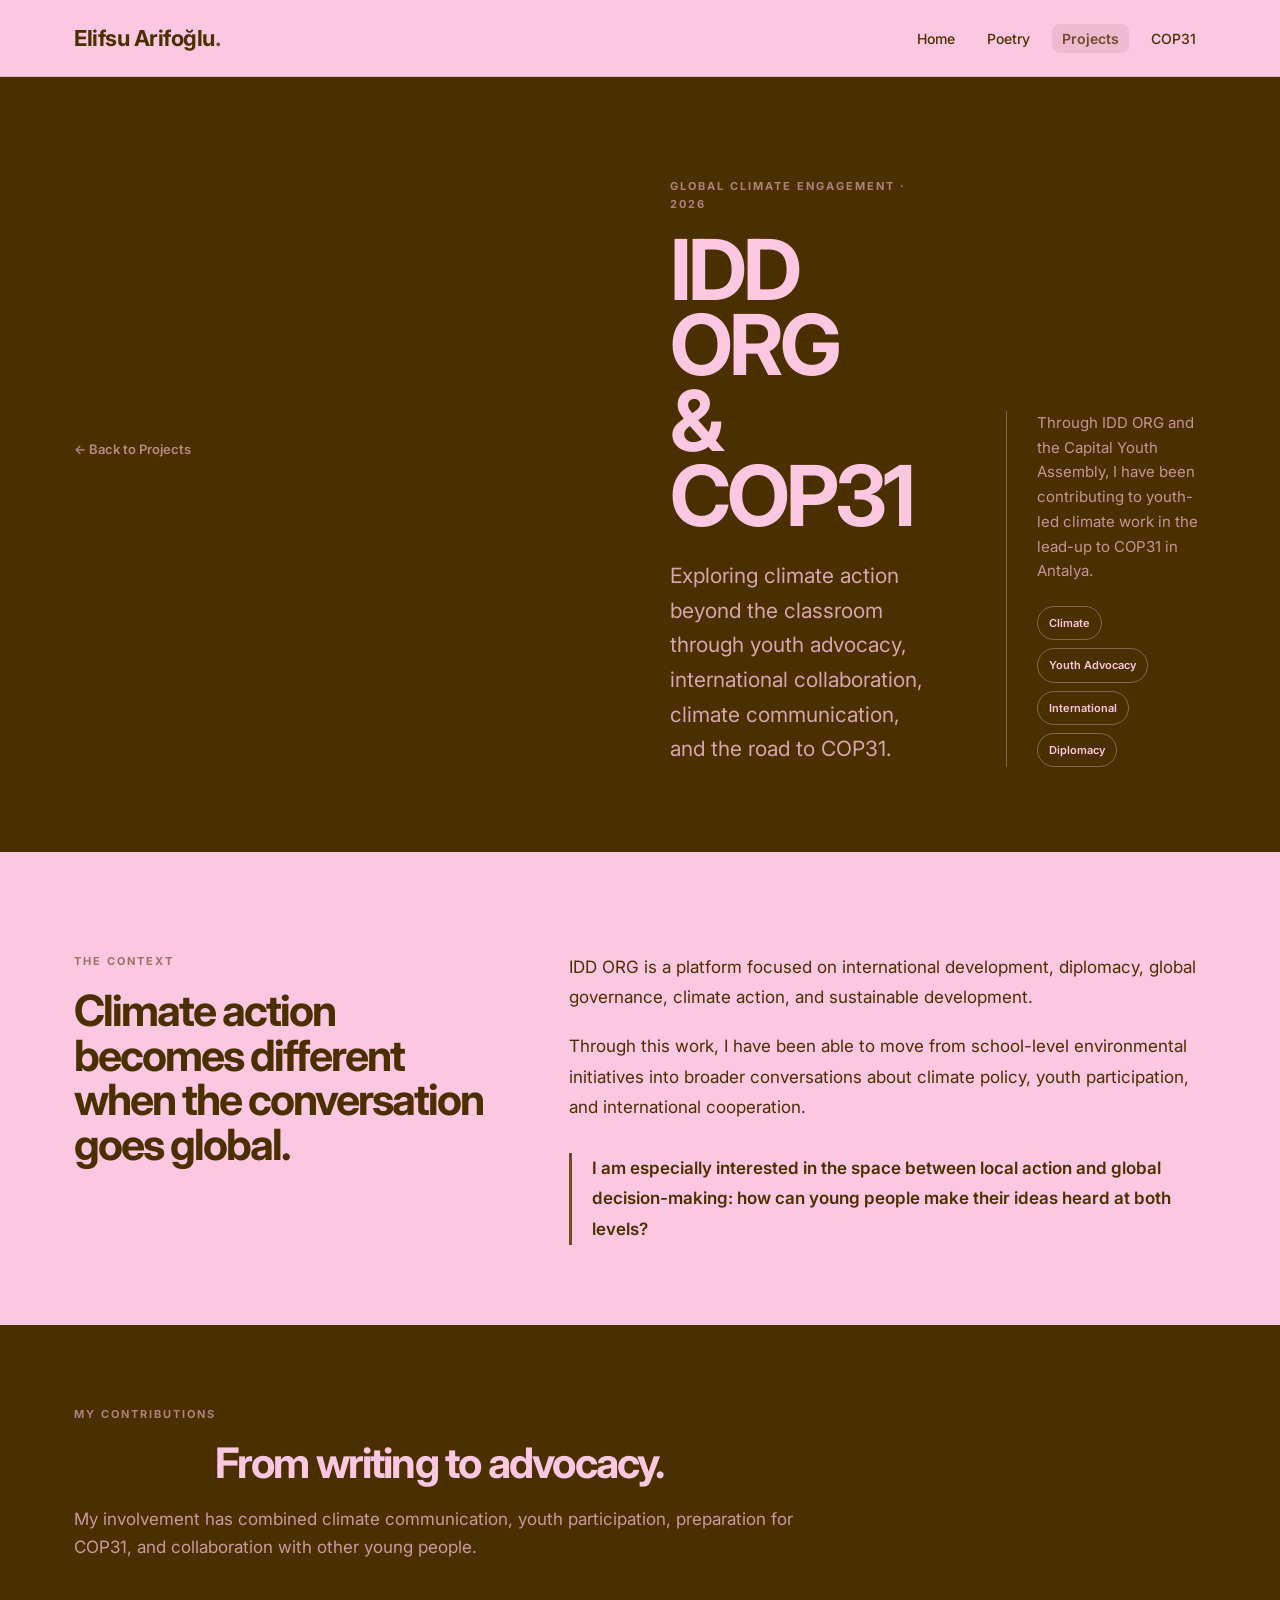
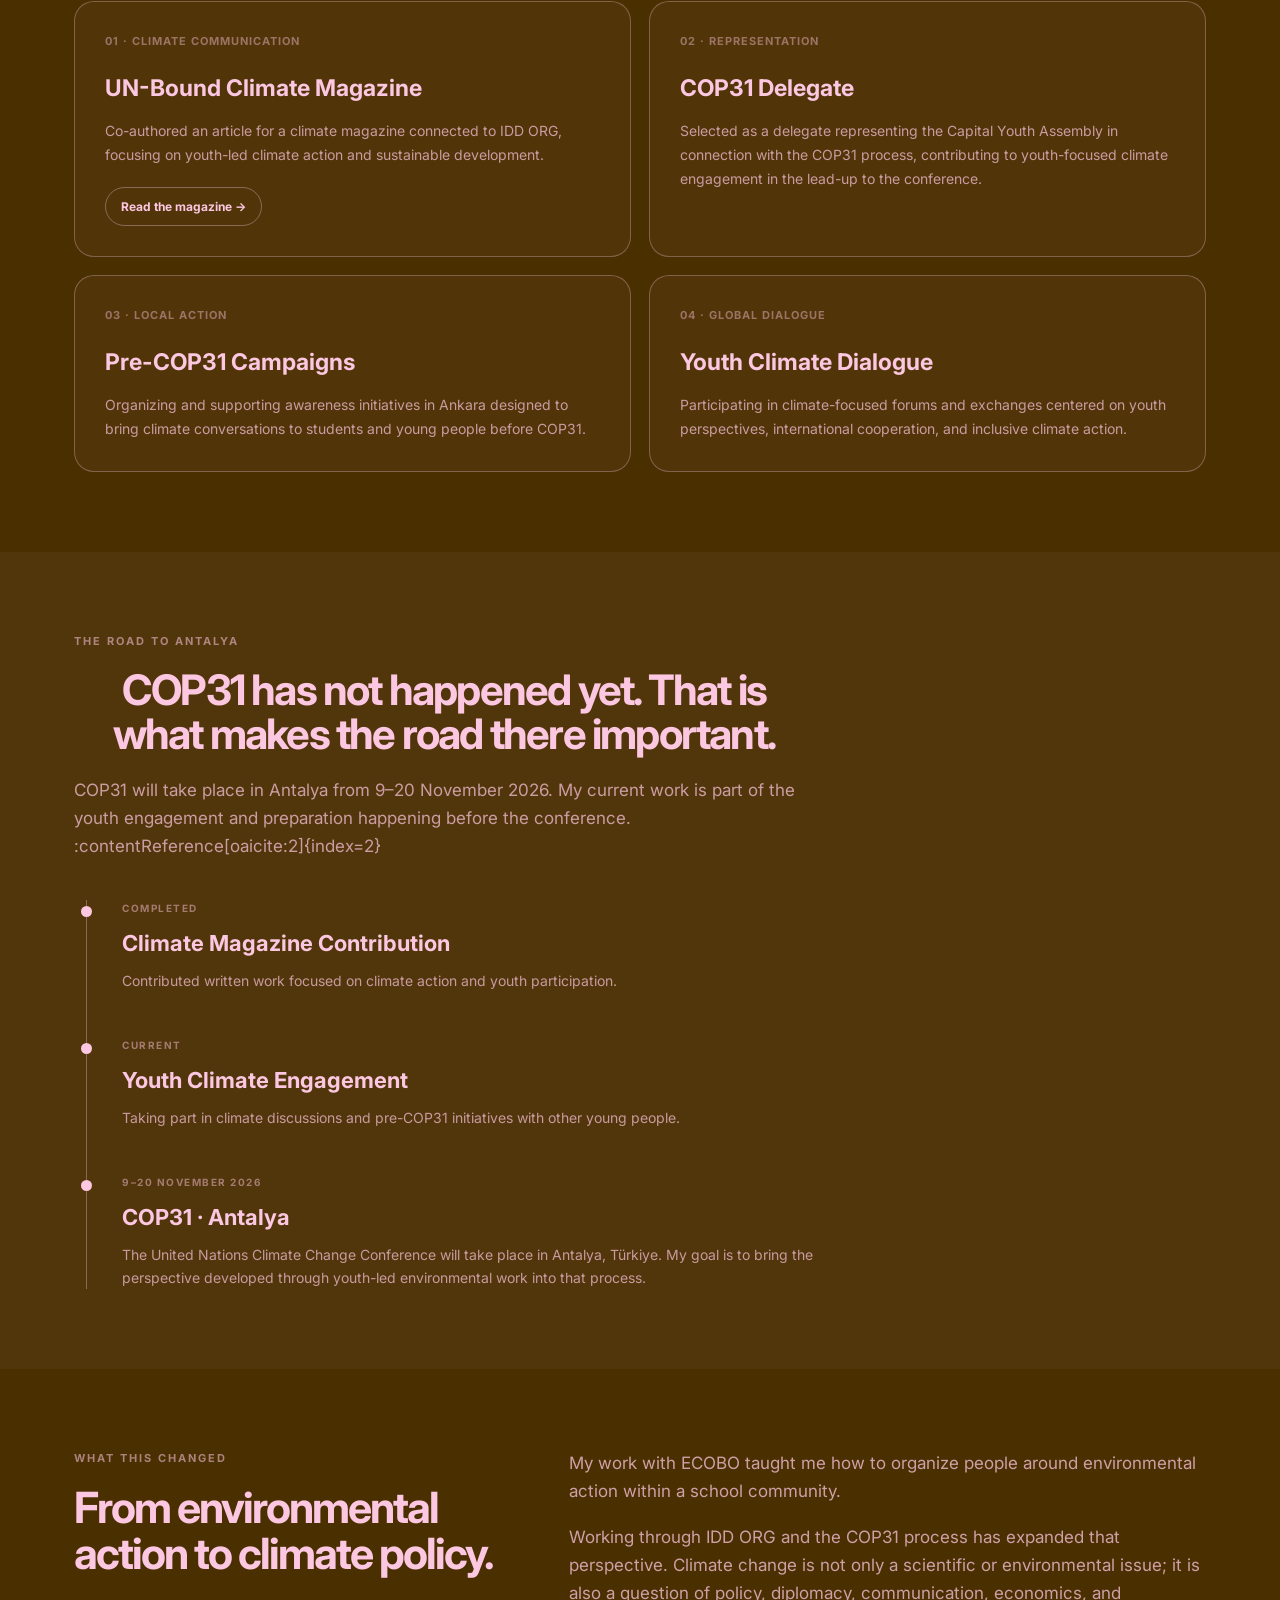
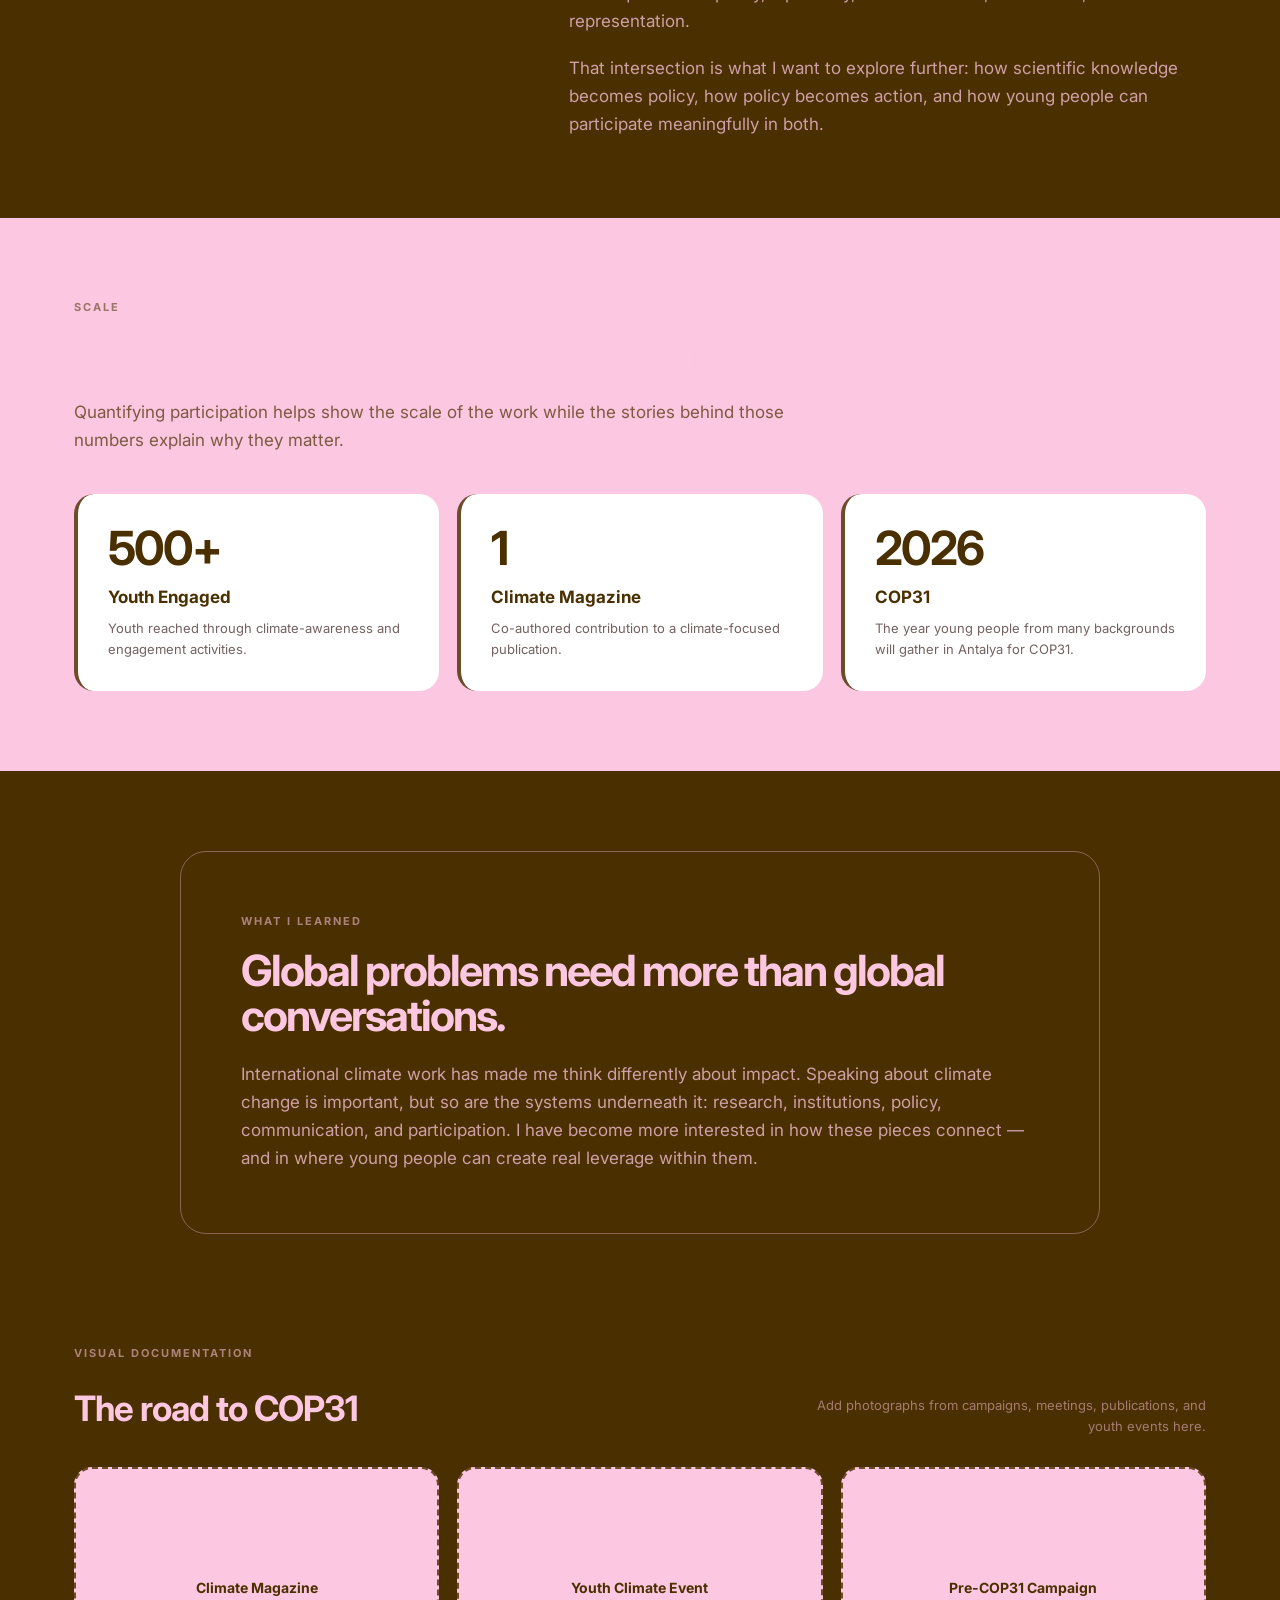
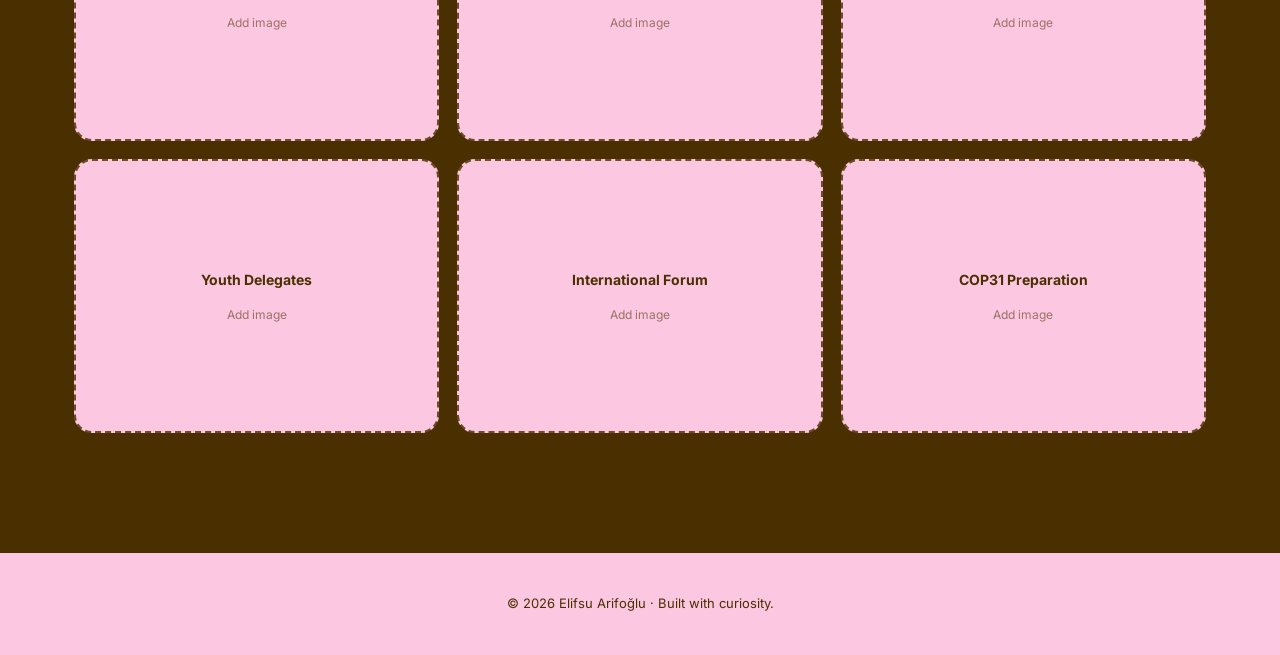
==== commit 66cb5959: "Update cop31.html" ====
--- a/cop31.html
+++ b/cop31.html
@@ -7,272 +7,504 @@
     <title>IDD ORG & COP31 | Elifsu Arifoğlu</title>
 
     <link rel="stylesheet" href="style.css" />
-    <link href="https://fonts.googleapis.com/css2?family=Inter:wght@300;400;500;600;700&display=swap" rel="stylesheet" />
+
+    <link
+        href="https://fonts.googleapis.com/css2?family=Inter:wght@300;400;500;600;700&display=swap"
+        rel="stylesheet"
+    />
 
     <style>
+        * {
+            margin: 0;
+            padding: 0;
+            box-sizing: border-box;
+        }
+
+        html {
+            scroll-behavior: smooth;
+        }
+
+        body {
+            font-family: 'Inter', -apple-system, BlinkMacSystemFont, sans-serif;
+            background: #4a2f01;
+            color: #fcc7e1;
+            line-height: 1.65;
+        }
+
+        a {
+            color: inherit;
+        }
+
+        .container {
+            max-width: 1180px;
+            margin: 0 auto;
+            padding: 0 24px;
+        }
+
         /* =========================
-           IDD ORG & COP31
-           Project Page Styles
-        ========================= */
-
-        .project-hero {
-            text-align: center;
+           NAVIGATION
+        ========================== */
+
+        nav {
+            padding: 20px 0;
+            background: #fcc7e1;
+            position: sticky;
+            top: 0;
+            z-index: 100;
+            border-bottom: 1px solid rgba(74, 47, 1, 0.12);
+        }
+
+        nav .container {
+            display: flex;
+            justify-content: space-between;
+            align-items: center;
+            gap: 20px;
+        }
+
+        .logo {
+            color: #4a2f01;
+            text-decoration: none;
+            font-size: 22px;
+            font-weight: 700;
+            letter-spacing: -0.5px;
+        }
+
+        .logo span {
+            color: #6D4C2A;
+        }
+
+        .nav-links {
+            display: flex;
+            gap: 12px;
+            list-style: none;
+            flex-wrap: wrap;
+            justify-content: flex-end;
+        }
+
+        .nav-links a {
+            color: #4a2f01;
+            text-decoration: none;
+            font-size: 14px;
+            font-weight: 500;
+            padding: 6px 10px;
+            border-radius: 8px;
+            transition: all 0.25s ease;
+        }
+
+        .nav-links a:hover,
+        .nav-links a.active {
+            color: #6D4C2A;
+            background: rgba(74, 47, 1, 0.08);
+        }
+
+        /* =========================
+           HERO
+        ========================== */
+
+        .hero {
+            padding: 100px 0 85px;
+        }
+
+        .back-link {
+            display: inline-block;
+            text-decoration: none;
+            font-size: 13px;
+            font-weight: 600;
+            opacity: 0.6;
+            margin-bottom: 45px;
+        }
+
+        .back-link:hover {
+            opacity: 1;
+        }
+
+        .hero-grid {
+            display: grid;
+            grid-template-columns: 1.15fr 0.85fr;
+            gap: 65px;
+            align-items: end;
+        }
+
+        .eyebrow {
+            font-size: 11px;
+            font-weight: 700;
+            text-transform: uppercase;
+            letter-spacing: 2px;
+            opacity: 0.55;
+            margin-bottom: 18px;
+        }
+
+        .hero h1 {
+            font-size: clamp(48px, 7vw, 84px);
+            line-height: 0.9;
+            letter-spacing: -4px;
+            margin-bottom: 25px;
+        }
+
+        .hero-title {
+            max-width: 720px;
+            font-size: 21px;
+            opacity: 0.78;
+        }
+
+        .hero-side {
+            border-left: 1px solid rgba(252, 199, 225, 0.35);
+            padding-left: 30px;
+        }
+
+        .hero-side p {
+            font-size: 15px;
+            opacity: 0.68;
+            margin-bottom: 22px;
+        }
+
+        .tag-row {
+            display: flex;
+            flex-wrap: wrap;
+            gap: 8px;
+        }
+
+        .tag {
+            padding: 7px 11px;
+            border: 1px solid rgba(252, 199, 225, 0.35);
+            border-radius: 999px;
+            font-size: 11px;
+            font-weight: 600;
+        }
+
+        /* =========================
+           GENERAL
+        ========================== */
+
+        section {
+            padding: 80px 0;
+        }
+
+        .section-label {
+            font-size: 11px;
+            font-weight: 700;
+            text-transform: uppercase;
+            letter-spacing: 2px;
+            opacity: 0.55;
+            margin-bottom: 18px;
+        }
+
+        .section-title {
+            font-size: 42px;
+            line-height: 1.05;
+            letter-spacing: -1.8px;
+            margin-bottom: 20px;
+        }
+
+        .section-description {
+            max-width: 730px;
+            font-size: 17px;
+            opacity: 0.71;
+        }
+
+        /* =========================
+           ABOUT
+        ========================== */
+
+        .about-section {
+            background: #fcc7e1;
+            color: #4a2f01;
+        }
+
+        .about-grid {
+            display: grid;
+            grid-template-columns: 0.8fr 1.2fr;
+            gap: 70px;
+        }
+
+        .about-grid .section-label {
+            color: #4a2f01;
+        }
+
+        .about-grid h2 {
+            font-size: 43px;
+            line-height: 1.04;
+            letter-spacing: -2px;
+        }
+
+        .about-text {
+            font-size: 18px;
+            line-height: 1.8;
+        }
+
+        .about-text p + p {
+            margin-top: 18px;
+        }
+
+        .quote {
+            margin-top: 30px;
+            border-left: 3px solid #6D4C2A;
+            padding-left: 20px;
+            font-size: 17px;
+            font-weight: 600;
+        }
+
+        /* =========================
+           CONTRIBUTIONS
+        ========================== */
+
+        .contribution-header {
+            max-width: 730px;
             margin-bottom: 40px;
         }
 
-        .project-hero .icon-large {
-            font-size: 80px;
+        .contribution-grid {
+            display: grid;
+            grid-template-columns: repeat(2, 1fr);
+            gap: 18px;
+        }
+
+        .contribution-card {
+            padding: 30px;
+            border: 1px solid rgba(252, 199, 225, 0.3);
+            border-radius: 20px;
+            background: rgba(252, 199, 225, 0.04);
+        }
+
+        .contribution-number {
             display: block;
-            margin-bottom: 16px;
-        }
-
-        .project-hero h1 {
-            font-size: 42px;
+            font-size: 11px;
             font-weight: 700;
-            color: #fcc7e1;
-            margin-bottom: 8px;
-        }
-
-        .project-hero .tag-large {
-            display: inline-block;
-            padding: 7px 20px;
-            background: #4a2f01;
-            border-radius: 30px;
+            letter-spacing: 1px;
+            opacity: 0.43;
+            margin-bottom: 20px;
+        }
+
+        .contribution-card h3 {
+            font-size: 23px;
+            margin-bottom: 11px;
+        }
+
+        .contribution-card p {
             font-size: 14px;
-            font-weight: 600;
-            color: #fcc7e1;
-        }
-
-        .project-content {
-            display: grid;
-            grid-template-columns: 2fr 1fr;
-            gap: 40px;
-            margin-top: 30px;
-        }
-
-        .project-main {
-            background: #fcc7e1;
-            border-radius: 20px;
-            padding: 36px;
-            color: #4a2f01;
-        }
-
-        .project-main h2 {
-            font-size: 24px;
-            margin-bottom: 16px;
-            color: #4a2f01;
-            border-bottom: 3px solid #6D4C2A;
-            padding-bottom: 10px;
-        }
-
-        .project-main h3 {
-            font-size: 18px;
-            margin: 28px 0 12px;
-            color: #4a2f01;
-        }
-
-        .project-main p {
-            font-size: 16px;
-            line-height: 1.8;
-            color: #3E2723;
-            margin-bottom: 14px;
-        }
-
-        .project-main ul {
-            list-style: none;
-            padding: 0;
-        }
-
-        .project-main ul li {
-            padding: 12px 16px;
-            margin-bottom: 9px;
-            background: #ffffff;
-            border-radius: 10px;
-            border-left: 4px solid #6D4C2A;
-            font-size: 15px;
-            line-height: 1.65;
-            color: #3E2723;
-            display: flex;
-            align-items: flex-start;
-            gap: 12px;
-        }
-
-        .project-main ul li .li-icon {
-            font-size: 20px;
-            flex-shrink: 0;
-            margin-top: 2px;
-        }
-
-        /* =========================
-           Highlight
-        ========================= */
-
-        .highlight-box {
-            background: #4a2f01;
-            border-radius: 14px;
-            padding: 20px 22px;
-            margin: 22px 0;
-            color: #fcc7e1;
+            opacity: 0.7;
             line-height: 1.7;
         }
 
-        .highlight-box strong {
-            color: #ffffff;
-        }
-
-        /* =========================
-           Published Work
-        ========================= */
-
-        .publication-box {
-            background: #ffffff;
-            border-radius: 16px;
-            padding: 22px;
-            margin: 22px 0;
-            border: 2px solid #6D4C2A;
-        }
-
-        .publication-box .publication-label {
+        .magazine-button {
+            display: inline-flex;
+            margin-top: 20px;
+            padding: 9px 15px;
+            border: 1px solid rgba(252, 199, 225, 0.35);
+            border-radius: 999px;
+            text-decoration: none;
             font-size: 12px;
             font-weight: 700;
+            transition: transform 0.25s ease,
+                        background 0.25s ease;
+        }
+
+        .magazine-button:hover {
+            transform: translateY(-2px);
+            background: rgba(252, 199, 225, 0.08);
+        }
+
+        /* =========================
+           COP31 TIMELINE
+        ========================== */
+
+        .timeline-section {
+            background: rgba(252, 199, 225, 0.045);
+        }
+
+        .timeline-header {
+            max-width: 740px;
+            margin-bottom: 40px;
+        }
+
+        .timeline {
+            border-left: 1px solid rgba(252, 199, 225, 0.35);
+            margin-left: 12px;
+        }
+
+        .timeline-item {
+            position: relative;
+            padding: 0 0 45px 35px;
+        }
+
+        .timeline-item:last-child {
+            padding-bottom: 0;
+        }
+
+        .timeline-dot {
+            position: absolute;
+            width: 11px;
+            height: 11px;
+            border-radius: 50%;
+            background: #fcc7e1;
+            left: -6px;
+            top: 6px;
+        }
+
+        .timeline-date {
+            display: block;
+            font-size: 10px;
             text-transform: uppercase;
-            letter-spacing: 1px;
-            color: #6D4C2A;
+            letter-spacing: 1.5px;
+            font-weight: 700;
+            opacity: 0.48;
             margin-bottom: 8px;
         }
 
-        .publication-box h4 {
-            font-size: 20px;
+        .timeline-item h3 {
+            font-size: 22px;
+            margin-bottom: 8px;
+        }
+
+        .timeline-item p {
+            max-width: 720px;
+            font-size: 14px;
+            opacity: 0.69;
+        }
+
+        /* =========================
+           GLOBAL PERSPECTIVE
+        ========================== */
+
+        .global-grid {
+            display: grid;
+            grid-template-columns: 0.8fr 1.2fr;
+            gap: 70px;
+        }
+
+        .global-grid h2 {
+            font-size: 43px;
+            line-height: 1.05;
+            letter-spacing: -2px;
+        }
+
+        .global-text {
+            font-size: 17px;
+            opacity: 0.74;
+        }
+
+        .global-text p + p {
+            margin-top: 18px;
+        }
+
+        /* =========================
+           IMPACT
+        ========================== */
+
+        .impact-section {
+            background: #fcc7e1;
             color: #4a2f01;
-            margin-bottom: 8px;
-        }
-
-        .publication-box p {
-            font-size: 14px;
-            line-height: 1.7;
-            margin-bottom: 14px;
-        }
-
-        .btn-magazine {
-            display: inline-block;
-            padding: 11px 22px;
-            background: #6D4C2A;
-            color: #fcc7e1;
-            text-decoration: none;
-            border-radius: 30px;
-            font-weight: 600;
-            font-size: 14px;
-            transition: all 0.3s ease;
-        }
-
-        .btn-magazine:hover {
-            background: #4a2f01;
-            transform: translateY(-2px);
+        }
+
+        .impact-section .section-label {
+            color: #4a2f01;
+        }
+
+        .impact-grid {
+            display: grid;
+            grid-template-columns: repeat(3, 1fr);
+            gap: 18px;
+            margin-top: 40px;
+        }
+
+        .impact-card {
+            background: #ffffff;
+            border-radius: 20px;
+            padding: 30px;
+            border-left: 4px solid #6D4C2A;
+        }
+
+        .impact-number {
+            font-size: 47px;
+            font-weight: 700;
+            letter-spacing: -2px;
+            line-height: 1;
+            margin-bottom: 12px;
+        }
+
+        .impact-card h3 {
+            font-size: 17px;
+            margin-bottom: 7px;
+        }
+
+        .impact-card p {
+            color: #3E2723;
+            font-size: 13px;
+            opacity: 0.72;
         }
 
         /* =========================
-           Sidebar
-        ========================= */
-
-        .project-sidebar {
+           WHAT I LEARNED
+        ========================== */
+
+        .reflection {
+            max-width: 920px;
+            margin: 0 auto;
+        }
+
+        .reflection-box {
+            padding: 60px;
+            border: 1px solid rgba(252, 199, 225, 0.35);
+            border-radius: 26px;
+        }
+
+        .reflection-box h2 {
+            font-size: 43px;
+            line-height: 1.05;
+            letter-spacing: -2px;
+            margin-bottom: 22px;
+        }
+
+        .reflection-box p {
+            max-width: 800px;
+            font-size: 17px;
+            opacity: 0.74;
+        }
+
+        /* =========================
+           GALLERY
+        ========================== */
+
+        .gallery {
+            padding-top: 30px;
+        }
+
+        .gallery-header {
             display: flex;
-            flex-direction: column;
+            justify-content: space-between;
+            align-items: flex-end;
             gap: 20px;
-        }
-
-        .sidebar-card {
-            background: #fcc7e1;
-            border-radius: 20px;
-            padding: 24px;
-            color: #4a2f01;
-        }
-
-        .sidebar-card h4 {
-            font-size: 16px;
-            font-weight: 600;
-            margin-bottom: 12px;
-            color: #4a2f01;
-            border-bottom: 2px solid #6D4C2A;
-            padding-bottom: 8px;
-        }
-
-        .sidebar-card p,
-        .sidebar-card li {
-            font-size: 14px;
-            line-height: 1.7;
-            color: #3E2723;
-        }
-
-        .sidebar-card ul {
-            list-style: none;
-            padding: 0;
-        }
-
-        .sidebar-card ul li {
-            padding: 7px 0;
-            border-bottom: 1px solid rgba(74, 47, 1, 0.1);
-        }
-
-        .sidebar-card ul li:last-child {
-            border-bottom: none;
-        }
-
-        /* =========================
-           Gallery
-        ========================= */
-
-        .gallery-section {
-            margin-top: 45px;
-        }
-
-        .gallery-section h2 {
-            font-size: 24px;
-            color: #fcc7e1;
-            text-align: center;
-            margin-bottom: 24px;
+            margin-bottom: 30px;
+        }
+
+        .gallery-header h2 {
+            font-size: 35px;
+            letter-spacing: -1px;
+        }
+
+        .gallery-header p {
+            max-width: 400px;
+            font-size: 13px;
+            opacity: 0.5;
+            text-align: right;
         }
 
         .gallery-grid {
             display: grid;
             grid-template-columns: repeat(3, 1fr);
-            gap: 20px;
+            gap: 18px;
         }
 
         .gallery-item {
+            aspect-ratio: 4 / 3;
             background: #fcc7e1;
-            border-radius: 16px;
+            color: #4a2f01;
+            border-radius: 18px;
             overflow: hidden;
-            aspect-ratio: 4/3;
             display: flex;
             align-items: center;
             justify-content: center;
-            color: #4a2f01;
-            font-size: 14px;
             text-align: center;
-            padding: 20px;
-            transition: transform 0.3s;
-            border: 2px dashed #6D4C2A;
-        }
-
-        .gallery-item:hover {
-            transform: scale(1.02);
-        }
-
-        .gallery-item .placeholder {
-            display: flex;
-            flex-direction: column;
-            align-items: center;
-            gap: 8px;
-        }
-
-        .gallery-item .placeholder .icon {
-            font-size: 48px;
-        }
-
-        .gallery-item .placeholder .label {
-            font-weight: 500;
-            font-size: 13px;
-            color: #6D4C2A;
         }
 
         .gallery-item img {
@@ -281,38 +513,130 @@
             object-fit: cover;
         }
 
+        .placeholder {
+            padding: 20px;
+        }
+
+        .placeholder strong {
+            display: block;
+            font-size: 14px;
+            margin-bottom: 5px;
+        }
+
+        .placeholder span {
+            font-size: 12px;
+            opacity: 0.55;
+        }
+
         /* =========================
-           Mobile
-        ========================= */
-
-        @media (max-width: 768px) {
-
-            .project-content {
+           FOOTER
+        ========================== */
+
+        footer {
+            padding: 40px 0;
+            background: #fcc7e1;
+            color: #4a2f01;
+            text-align: center;
+        }
+
+        footer p {
+            font-size: 13px;
+        }
+
+        footer a {
+            color: #4a2f01;
+            text-decoration: none;
+            font-weight: 600;
+        }
+
+        /* =========================
+           RESPONSIVE
+        ========================== */
+
+        @media (max-width: 850px) {
+
+            nav .container {
+                flex-direction: column;
+            }
+
+            .hero-grid,
+            .about-grid,
+            .global-grid {
                 grid-template-columns: 1fr;
             }
 
-            .project-hero h1 {
-                font-size: 30px;
-            }
-
-            .project-main {
-                padding: 24px;
+            .hero-side {
+                border-left: none;
+                border-top: 1px solid rgba(252, 199, 225, 0.35);
+                padding-left: 0;
+                padding-top: 25px;
+            }
+
+            .contribution-grid,
+            .impact-grid {
+                grid-template-columns: 1fr 1fr;
             }
 
             .gallery-grid {
                 grid-template-columns: 1fr 1fr;
             }
-        }
-
-        @media (max-width: 480px) {
-
+
+            .gallery-header {
+                flex-direction: column;
+                align-items: flex-start;
+            }
+
+            .gallery-header p {
+                text-align: left;
+            }
+        }
+
+        @media (max-width: 600px) {
+
+            .container {
+                padding: 0 18px;
+            }
+
+            section {
+                padding: 55px 0;
+            }
+
+            .hero {
+                padding: 70px 0 55px;
+            }
+
+            .hero h1 {
+                letter-spacing: -3px;
+            }
+
+            .hero-title {
+                font-size: 17px;
+            }
+
+            .contribution-grid,
+            .impact-grid,
             .gallery-grid {
                 grid-template-columns: 1fr;
             }
-        }
-
+
+            .about-grid h2,
+            .global-grid h2,
+            .impact-section .section-title,
+            .reflection-box h2 {
+                font-size: 31px;
+            }
+
+            .impact-number {
+                font-size: 42px;
+            }
+
+            .reflection-box {
+                padding: 32px 24px;
+            }
+        }
     </style>
 </head>
+
 
 <body>
 
@@ -323,11 +647,12 @@
     <nav>
         <div class="container">
 
-            <div class="logo">
+            <a href="index.html" class="logo">
                 Elifsu Arifoğlu<span>.</span>
-            </div>
+            </a>
 
             <ul class="nav-links">
+
                 <li>
                     <a href="index.html">Home</a>
                 </li>
@@ -339,6 +664,11 @@
                 <li>
                     <a href="projects.html" class="active">Projects</a>
                 </li>
+
+                <li>
+                    <a href="cop31.html">COP31</a>
+                </li>
+
             </ul>
 
         </div>
@@ -346,625 +676,682 @@
 
 
     <!-- =========================
-         MAIN CONTENT
+         HERO
     ========================== -->
 
-    <section>
+    <header class="hero">
 
         <div class="container">
 
-            <a href="projects.html" class="btn-back">
+            <a href="projects.html" class="back-link">
                 ← Back to Projects
             </a>
 
-
-            <!-- HERO -->
-
-            <div class="project-hero">
-
-                <span class="icon-large">
-                    🌍
-                </span>
-
-                <h1>
-                    IDD ORG & COP31
-                </h1>
-
-                <span class="tag-large">
-                    Climate Action · Youth Advocacy · International Engagement
-                </span>
+            <div class="hero-grid">
+
+                <div>
+
+                    <div class="eyebrow">
+                        Global Climate Engagement · 2026
+                    </div>
+
+                    <h1>
+                        IDD ORG<br />
+                        &amp; COP31
+                    </h1>
+
+                    <p class="hero-title">
+                        Exploring climate action beyond the classroom
+                        through youth advocacy, international collaboration,
+                        climate communication, and the road to COP31.
+                    </p>
+
+                </div>
+
+
+                <div class="hero-side">
+
+                    <p>
+                        Through IDD ORG and the Capital Youth Assembly,
+                        I have been contributing to youth-led climate
+                        work in the lead-up to COP31 in Antalya.
+                    </p>
+
+                    <div class="tag-row">
+
+                        <span class="tag">
+                            Climate
+                        </span>
+
+                        <span class="tag">
+                            Youth Advocacy
+                        </span>
+
+                        <span class="tag">
+                            International
+                        </span>
+
+                        <span class="tag">
+                            Diplomacy
+                        </span>
+
+                    </div>
+
+                </div>
 
             </div>
 
-
-            <!-- MAIN + SIDEBAR -->
-
-            <div class="project-content">
-
-
-                <!-- =========================
-                     MAIN COLUMN
-                ========================== -->
-
-                <div class="project-main">
-
+        </div>
+
+    </header>
+
+
+    <!-- =========================
+         ABOUT
+    ========================== -->
+
+    <section class="about-section">
+
+        <div class="container">
+
+            <div class="about-grid">
+
+                <div>
+
+                    <div class="section-label">
+                        The Context
+                    </div>
 
                     <h2>
-                        About IDD ORG
+                        Climate action becomes
+                        different when the
+                        conversation goes global.
                     </h2>
 
-                    <p>
-                        <strong>IDD ORG (İklim Değişmeden Değiş)</strong> is an
-                        international youth-focused organization working around
-                        climate action, environmental awareness, sustainable
-                        development, and youth engagement.
-                    </p>
-
-                    <p>
-                        Through my involvement with IDD ORG, I have participated
-                        in climate-focused initiatives, contributed to youth
-                        advocacy, and engaged with discussions surrounding
-                        climate diplomacy and international cooperation.
-                    </p>
-
-
-                    <!-- COP31 -->
-
-                    <div class="highlight-box">
+                </div>
+
+
+                <div class="about-text">
+
+                    <p>
+                        IDD ORG is a platform focused on international
+                        development, diplomacy, global governance,
+                        climate action, and sustainable development.
+                    </p>
+
+                    <p>
+                        Through this work, I have been able to move from
+                        school-level environmental initiatives into
+                        broader conversations about climate policy,
+                        youth participation, and international cooperation.
+                    </p>
+
+                    <div class="quote">
+                        I am especially interested in the space between
+                        local action and global decision-making:
+                        how can young people make their ideas heard
+                        at both levels?
+                    </div>
+
+                </div>
+
+            </div>
+
+        </div>
+
+    </section>
+
+
+    <!-- =========================
+         CONTRIBUTIONS
+    ========================== -->
+
+    <section>
+
+        <div class="container">
+
+            <div class="contribution-header">
+
+                <div class="section-label">
+                    My Contributions
+                </div>
+
+                <h2 class="section-title">
+                    From writing to advocacy.
+                </h2>
+
+                <p class="section-description">
+                    My involvement has combined climate communication,
+                    youth participation, preparation for COP31, and
+                    collaboration with other young people.
+                </p>
+
+            </div>
+
+
+            <div class="contribution-grid">
+
+
+                <!-- MAGAZINE -->
+
+                <article class="contribution-card">
+
+                    <span class="contribution-number">
+                        01 · CLIMATE COMMUNICATION
+                    </span>
+
+                    <h3>
+                        UN-Bound Climate Magazine
+                    </h3>
+
+                    <p>
+                        Co-authored an article for a climate magazine
+                        connected to IDD ORG, focusing on youth-led
+                        climate action and sustainable development.
+                    </p>
+
+                    <a
+                        href="https://iklimdd.org/public/dergi/?sayfa=1"
+                        class="magazine-button"
+                        target="_blank"
+                        rel="noopener noreferrer"
+                    >
+                        Read the magazine →
+                    </a>
+
+                </article>
+
+
+                <!-- DELEGATE -->
+
+                <article class="contribution-card">
+
+                    <span class="contribution-number">
+                        02 · REPRESENTATION
+                    </span>
+
+                    <h3>
+                        COP31 Delegate
+                    </h3>
+
+                    <p>
+                        Selected as a delegate representing the Capital
+                        Youth Assembly in connection with the COP31 process,
+                        contributing to youth-focused climate engagement
+                        in the lead-up to the conference.
+                    </p>
+
+                </article>
+
+
+                <!-- CAMPAIGNS -->
+
+                <article class="contribution-card">
+
+                    <span class="contribution-number">
+                        03 · LOCAL ACTION
+                    </span>
+
+                    <h3>
+                        Pre-COP31 Campaigns
+                    </h3>
+
+                    <p>
+                        Organizing and supporting awareness initiatives
+                        in Ankara designed to bring climate conversations
+                        to students and young people before COP31.
+                    </p>
+
+                </article>
+
+
+                <!-- FORUMS -->
+
+                <article class="contribution-card">
+
+                    <span class="contribution-number">
+                        04 · GLOBAL DIALOGUE
+                    </span>
+
+                    <h3>
+                        Youth Climate Dialogue
+                    </h3>
+
+                    <p>
+                        Participating in climate-focused forums and
+                        exchanges centered on youth perspectives,
+                        international cooperation, and inclusive
+                        climate action.
+                    </p>
+
+                </article>
+
+
+            </div>
+
+        </div>
+
+    </section>
+
+
+    <!-- =========================
+         ROAD TO COP31
+    ========================== -->
+
+    <section class="timeline-section">
+
+        <div class="container">
+
+            <div class="timeline-header">
+
+                <div class="section-label">
+                    The Road to Antalya
+                </div>
+
+                <h2 class="section-title">
+                    COP31 has not happened yet.
+                    That is what makes the road there important.
+                </h2>
+
+                <p class="section-description">
+                    COP31 will take place in Antalya from
+                    9–20 November 2026. My current work is part
+                    of the youth engagement and preparation happening
+                    before the conference. :contentReference[oaicite:2]{index=2}
+                </p>
+
+            </div>
+
+
+            <div class="timeline">
+
+                <div class="timeline-item">
+
+                    <span class="timeline-dot"></span>
+
+                    <span class="timeline-date">
+                        Completed
+                    </span>
+
+                    <h3>
+                        Climate Magazine Contribution
+                    </h3>
+
+                    <p>
+                        Contributed written work focused on climate
+                        action and youth participation.
+                    </p>
+
+                </div>
+
+
+                <div class="timeline-item">
+
+                    <span class="timeline-dot"></span>
+
+                    <span class="timeline-date">
+                        Current
+                    </span>
+
+                    <h3>
+                        Youth Climate Engagement
+                    </h3>
+
+                    <p>
+                        Taking part in climate discussions and
+                        pre-COP31 initiatives with other young people.
+                    </p>
+
+                </div>
+
+
+                <div class="timeline-item">
+
+                    <span class="timeline-dot"></span>
+
+                    <span class="timeline-date">
+                        9–20 November 2026
+                    </span>
+
+                    <h3>
+                        COP31 · Antalya
+                    </h3>
+
+                    <p>
+                        The United Nations Climate Change Conference
+                        will take place in Antalya, Türkiye. My goal is
+                        to bring the perspective developed through
+                        youth-led environmental work into that process.
+                    </p>
+
+                </div>
+
+
+            </div>
+
+        </div>
+
+    </section>
+
+
+    <!-- =========================
+         GLOBAL PERSPECTIVE
+    ========================== -->
+
+    <section>
+
+        <div class="container">
+
+            <div class="global-grid">
+
+                <div>
+
+                    <div class="section-label">
+                        What This Changed
+                    </div>
+
+                    <h2>
+                        From environmental
+                        action to climate policy.
+                    </h2>
+
+                </div>
+
+
+                <div class="global-text">
+
+                    <p>
+                        My work with ECOBO taught me how to organize
+                        people around environmental action within a
+                        school community.
+                    </p>
+
+                    <p>
+                        Working through IDD ORG and the COP31 process
+                        has expanded that perspective. Climate change
+                        is not only a scientific or environmental issue;
+                        it is also a question of policy, diplomacy,
+                        communication, economics, and representation.
+                    </p>
+
+                    <p>
+                        That intersection is what I want to explore
+                        further: how scientific knowledge becomes policy,
+                        how policy becomes action, and how young people
+                        can participate meaningfully in both.
+                    </p>
+
+                </div>
+
+            </div>
+
+        </div>
+
+    </section>
+
+
+    <!-- =========================
+         IMPACT
+    ========================== -->
+
+    <section class="impact-section">
+
+        <div class="container">
+
+            <div class="section-label">
+                Scale
+            </div>
+
+            <h2 class="section-title">
+                The numbers behind the work.
+            </h2>
+
+            <p class="section-description">
+                Quantifying participation helps show the scale of
+                the work while the stories behind those numbers
+                explain why they matter.
+            </p>
+
+
+            <div class="impact-grid">
+
+
+                <div class="impact-card">
+
+                    <div class="impact-number">
+                        500+
+                    </div>
+
+                    <h3>
+                        Youth Engaged
+                    </h3>
+
+                    <p>
+                        Youth reached through climate-awareness
+                        and engagement activities.
+                    </p>
+
+                </div>
+
+
+                <div class="impact-card">
+
+                    <div class="impact-number">
+                        1
+                    </div>
+
+                    <h3>
+                        Climate Magazine
+                    </h3>
+
+                    <p>
+                        Co-authored contribution to a climate-focused
+                        publication.
+                    </p>
+
+                </div>
+
+
+                <div class="impact-card">
+
+                    <div class="impact-number">
+                        2026
+                    </div>
+
+                    <h3>
+                        COP31
+                    </h3>
+
+                    <p>
+                        The year young people from many backgrounds
+                        will gather in Antalya for COP31.
+                    </p>
+
+                </div>
+
+
+            </div>
+
+        </div>
+
+    </section>
+
+
+    <!-- =========================
+         REFLECTION
+    ========================== -->
+
+    <section>
+
+        <div class="container">
+
+            <div class="reflection">
+
+                <div class="reflection-box">
+
+                    <div class="section-label">
+                        What I Learned
+                    </div>
+
+                    <h2>
+                        Global problems need more
+                        than global conversations.
+                    </h2>
+
+                    <p>
+                        International climate work has made me think
+                        differently about impact. Speaking about climate
+                        change is important, but so are the systems
+                        underneath it: research, institutions, policy,
+                        communication, and participation. I have become
+                        more interested in how these pieces connect —
+                        and in where young people can create real leverage
+                        within them.
+                    </p>
+
+                </div>
+
+            </div>
+
+        </div>
+
+    </section>
+
+
+    <!-- =========================
+         GALLERY
+    ========================== -->
+
+    <section class="gallery">
+
+        <div class="container">
+
+            <div class="gallery-header">
+
+                <div>
+
+                    <div class="section-label">
+                        Visual Documentation
+                    </div>
+
+                    <h2>
+                        The road to COP31
+                    </h2>
+
+                </div>
+
+                <p>
+                    Add photographs from campaigns, meetings,
+                    publications, and youth events here.
+                </p>
+
+            </div>
+
+
+            <div class="gallery-grid">
+
+
+                <div class="gallery-item">
+
+                    <div class="placeholder">
 
                         <strong>
-                            🌍 COP31 DELEGATE
+                            Climate Magazine
                         </strong>
 
-                        <br />
-
-                        Selected as a youth delegate through
-                        <strong>Capital Youth Assembly</strong>,
-                        contributing to pre-COP31 engagement and
-                        climate-focused discussions in Türkiye.
-
-                    </div>
-
-
-                    <!-- CONTRIBUTIONS -->
-
-                    <h3>
-                        📝 Key Contributions
-                    </h3>
-
-                    <ul>
-
-                        <li>
-
-                            <span class="li-icon">
-                                ✍️
-                            </span>
-
-                            <div>
-
-                                <strong>
-                                    Published Climate Writing:
-                                </strong>
-
-                                Co-authored a contribution for IDD ORG's
-                                climate magazine, focusing on youth,
-                                climate action, and sustainable development.
-
-                            </div>
-
-                        </li>
-
-
-                        <li>
-
-                            <span class="li-icon">
-                                🇺🇳
-                            </span>
-
-                            <div>
-
-                                <strong>
-                                    COP31 Delegation:
-                                </strong>
-
-                                Selected as a delegate through
-                                Capital Youth Assembly and participated
-                                in climate-focused youth engagement
-                                connected to COP31.
-
-                            </div>
-
-                        </li>
-
-
-                        <li>
-
-                            <span class="li-icon">
-                                📢
-                            </span>
-
-                            <div>
-
-                                <strong>
-                                    Pre-COP31 Campaigns:
-                                </strong>
-
-                                Contributed to awareness and engagement
-                                activities encouraging young people to
-                                participate in climate dialogue.
-
-                            </div>
-
-                        </li>
-
-
-                        <li>
-
-                            <span class="li-icon">
-                                🌱
-                            </span>
-
-                            <div>
-
-                                <strong>
-                                    Climate Advocacy:
-                                </strong>
-
-                                Engaged with youth-centered climate
-                                discussions and initiatives focused on
-                                environmental sustainability and
-                                international cooperation.
-
-                            </div>
-
-                        </li>
-
-                    </ul>
-
-
-                    <!-- =========================
-                         PUBLISHED WORK
-                    ========================== -->
-
-                    <h3>
-                        📖 Published Work
-                    </h3>
-
-                    <div class="publication-box">
-
-                        <div class="publication-label">
-                            Published Climate Magazine
-                        </div>
-
-                        <h4>
-                            COP31 Türkiye: Shaping the Future of Climate
-                        </h4>
-
-                        <p>
-                            IDD ORG's 56-page climate publication explores
-                            COP31, global climate diplomacy, Türkiye's
-                            strategic position in climate policy, and
-                            opportunities for climate action.
-                        </p>
-
-                        <p>
-                            I contributed to this publication as a youth
-                            climate advocate.
-                        </p>
-
-                        <a
-                            href="https://iklimdd.org/public/dergi/?sayfa=1"
-                            class="btn-magazine"
-                            target="_blank"
-                            rel="noopener noreferrer"
-                        >
-                            📖 Read the Magazine →
-                        </a>
-
-                    </div>
-
-
-                    <!-- YOUTH LEADERSHIP -->
-
-                    <h3>
-                        🌿 Youth Leadership & Global Engagement
-                    </h3>
-
-                    <p>
-                        My involvement with IDD ORG has allowed me to connect
-                        with young people interested in climate action,
-                        sustainability, and international cooperation.
-                    </p>
-
-                    <p>
-                        Through these experiences, I have explored how young
-                        people can participate not only in environmental
-                        awareness campaigns, but also in broader conversations
-                        around policy, diplomacy, and global climate governance.
-                    </p>
-
-
-                    <!-- WHAT I LEARNED -->
-
-                    <h3>
-                        🎯 What I Learned
-                    </h3>
-
-                    <ul>
-
-                        <li>
-
-                            <span class="li-icon">
-                                🌍
-                            </span>
-
-                            <div>
-                                <strong>
-                                    Global Perspective:
-                                </strong>
-
-                                Understanding climate change as a
-                                cross-border issue requiring international
-                                cooperation.
-                            </div>
-
-                        </li>
-
-
-                        <li>
-
-                            <span class="li-icon">
-                                🗣️
-                            </span>
-
-                            <div>
-                                <strong>
-                                    Advocacy:
-                                </strong>
-
-                                Learning how youth voices can contribute
-                                to public awareness and policy discussions.
-                            </div>
-
-                        </li>
-
-
-                        <li>
-
-                            <span class="li-icon">
-                                🤝
-                            </span>
-
-                            <div>
-                                <strong>
-                                    Collaboration:
-                                </strong>
-
-                                Working with young people around shared
-                                environmental and social goals.
-                            </div>
-
-                        </li>
-
-
-                        <li>
-
-                            <span class="li-icon">
-                                📝
-                            </span>
-
-                            <div>
-                                <strong>
-                                    Communication:
-                                </strong>
-
-                                Developing experience in communicating
-                                climate-related ideas through writing,
-                                campaigns, and public engagement.
-                            </div>
-
-                        </li>
-
-                    </ul>
-
-                </div>
-
-
-                <!-- =========================
-                     SIDEBAR
-                ========================== -->
-
-                <div class="project-sidebar">
-
-
-                    <!-- QUICK FACTS -->
-
-                    <div class="sidebar-card">
-
-                        <h4>
-                            📊 Quick Facts
-                        </h4>
-
-                        <ul>
-
-                            <li>
-                                <strong>Organization:</strong>
-                                IDD ORG
-                            </li>
-
-                            <li>
-                                <strong>Role:</strong>
-                                Delegate & Contributor
-                            </li>
-
-                            <li>
-                                <strong>Scope:</strong>
-                                International
-                            </li>
-
-                            <li>
-                                <strong>Focus:</strong>
-                                Climate Action
-                            </li>
-
-                            <li>
-                                <strong>Event:</strong>
-                                COP31
-                            </li>
-
-                            <li>
-                                <strong>Status:</strong>
-                                Active
-                            </li>
-
-                        </ul>
-
-                    </div>
-
-
-                    <!-- KEY ACHIEVEMENTS -->
-
-                    <div class="sidebar-card">
-
-                        <h4>
-                            🏅 Key Achievements
-                        </h4>
-
-                        <ul>
-
-                            <li>
-                                ✅ Contributed to published climate magazine
-                            </li>
-
-                            <li>
-                                ✅ COP31 youth delegate
-                            </li>
-
-                            <li>
-                                ✅ Capital Youth Assembly involvement
-                            </li>
-
-                            <li>
-                                ✅ Participated in climate advocacy activities
-                            </li>
-
-                            <li>
-                                ✅ Engaged in international youth climate dialogue
-                            </li>
-
-                        </ul>
-
-                    </div>
-
-
-                    <!-- PUBLISHED WORK -->
-
-                    <div class="sidebar-card">
-
-                        <h4>
-                            📖 Published Work
-                        </h4>
-
-                        <p>
-                            <strong>
-                                COP31 Türkiye:
-                                Shaping the Future of Climate
-                            </strong>
-                        </p>
-
-                        <p>
-                            56-page climate publication by IDD ORG.
-                        </p>
-
-                        <a
-                            href="https://iklimdd.org/public/dergi/?sayfa=1"
-                            target="_blank"
-                            rel="noopener noreferrer"
-                        >
-                            Read publication →
-                        </a>
-
-                    </div>
-
-
-                    <!-- RELATED -->
-
-                    <div class="sidebar-card">
-
-                        <h4>
-                            🔗 Related
-                        </h4>
-
-                        <ul>
-
-                            <li>
-                                🌍 Climate Action
-                            </li>
-
-                            <li>
-                                🌱 Sustainability
-                            </li>
-
-                            <li>
-                                📢 Youth Advocacy
-                            </li>
-
-                            <li>
-                                🤝 International Cooperation
-                            </li>
-
-                            <li>
-                                🇺🇳 Climate Diplomacy
-                            </li>
-
-                        </ul>
-
-                    </div>
-
-                </div>
-
-            </div>
-
-
-            <!-- =========================
-                 GALLERY
-            ========================== -->
-
-            <div class="gallery-section">
-
-                <h2>
-                    📸 IDD ORG & COP31 Gallery
-                </h2>
-
-                <div class="gallery-grid">
-
-
-                    <div class="gallery-item">
-
-                        <div class="placeholder">
-
-                            <span class="icon">
-                                🇺🇳
-                            </span>
-
-                            <span class="label">
-                                COP31 Delegation
-                            </span>
-
-                            <span style="font-size:12px;color:#6D4C2A;">
-                                (Add image)
-                            </span>
-
-                        </div>
-
-                    </div>
-
-
-                    <div class="gallery-item">
-
-                        <div class="placeholder">
-
-                            <span class="icon">
-                                📖
-                            </span>
-
-                            <span class="label">
-                                Climate Magazine
-                            </span>
-
-                            <span style="font-size:12px;color:#6D4C2A;">
-                                (Add image)
-                            </span>
-
-                        </div>
-
-                    </div>
-
-
-                    <div class="gallery-item">
-
-                        <div class="placeholder">
-
-                            <span class="icon">
-                                ✍️
-                            </span>
-
-                            <span class="label">
-                                Published Contribution
-                            </span>
-
-                            <span style="font-size:12px;color:#6D4C2A;">
-                                (Add image)
-                            </span>
-
-                        </div>
-
-                    </div>
-
-
-                    <div class="gallery-item">
-
-                        <div class="placeholder">
-
-                            <span class="icon">
-                                📢
-                            </span>
-
-                            <span class="label">
-                                Pre-COP31 Campaign
-                            </span>
-
-                            <span style="font-size:12px;color:#6D4C2A;">
-                                (Add image)
-                            </span>
-
-                        </div>
-
-                    </div>
-
-
-                    <div class="gallery-item">
-
-                        <div class="placeholder">
-
-                            <span class="icon">
-                                🌍
-                            </span>
-
-                            <span class="label">
-                                Climate Forum
-                            </span>
-
-                            <span style="font-size:12px;color:#6D4C2A;">
-                                (Add image)
-                            </span>
-
-                        </div>
-
-                    </div>
-
-
-                    <div class="gallery-item">
-
-                        <div class="placeholder">
-
-                            <span class="icon">
-                                👥
-                            </span>
-
-                            <span class="label">
-                                Youth Delegates
-                            </span>
-
-                            <span style="font-size:12px;color:#6D4C2A;">
-                                (Add image)
-                            </span>
-
-                        </div>
-
-                    </div>
-
-                </div>
+                        <span>
+                            Add image
+                        </span>
+
+                    </div>
+
+                </div>
+
+
+                <div class="gallery-item">
+
+                    <div class="placeholder">
+
+                        <strong>
+                            Youth Climate Event
+                        </strong>
+
+                        <span>
+                            Add image
+                        </span>
+
+                    </div>
+
+                </div>
+
+
+                <div class="gallery-item">
+
+                    <div class="placeholder">
+
+                        <strong>
+                            Pre-COP31 Campaign
+                        </strong>
+
+                        <span>
+                            Add image
+                        </span>
+
+                    </div>
+
+                </div>
+
+
+                <div class="gallery-item">
+
+                    <div class="placeholder">
+
+                        <strong>
+                            Youth Delegates
+                        </strong>
+
+                        <span>
+                            Add image
+                        </span>
+
+                    </div>
+
+                </div>
+
+
+                <div class="gallery-item">
+
+                    <div class="placeholder">
+
+                        <strong>
+                            International Forum
+                        </strong>
+
+                        <span>
+                            Add image
+                        </span>
+
+                    </div>
+
+                </div>
+
+
+                <div class="gallery-item">
+
+                    <div class="placeholder">
+
+                        <strong>
+                            COP31 Preparation
+                        </strong>
+
+                        <span>
+                            Add image
+                        </span>
+
+                    </div>
+
+                </div>
+
 
             </div>
 
@@ -982,16 +1369,12 @@
         <div class="container">
 
             <p>
-                © 2026 Elif. Built with ❤️
+                © 2026 Elifsu Arifoğlu · Built with curiosity.
             </p>
 
         </div>
 
     </footer>
-
-
-    <script src="script.js"></script>
 
 </body>
 </html>
-```
--- a/style.css
+++ b/style.css
@@ -661,7 +661,7 @@
 
 .about-text p {
     margin-bottom: 16px;
-    color: #fcc7e1;
+    color: #4a2f01;
     font-size: 17px;
 }
 
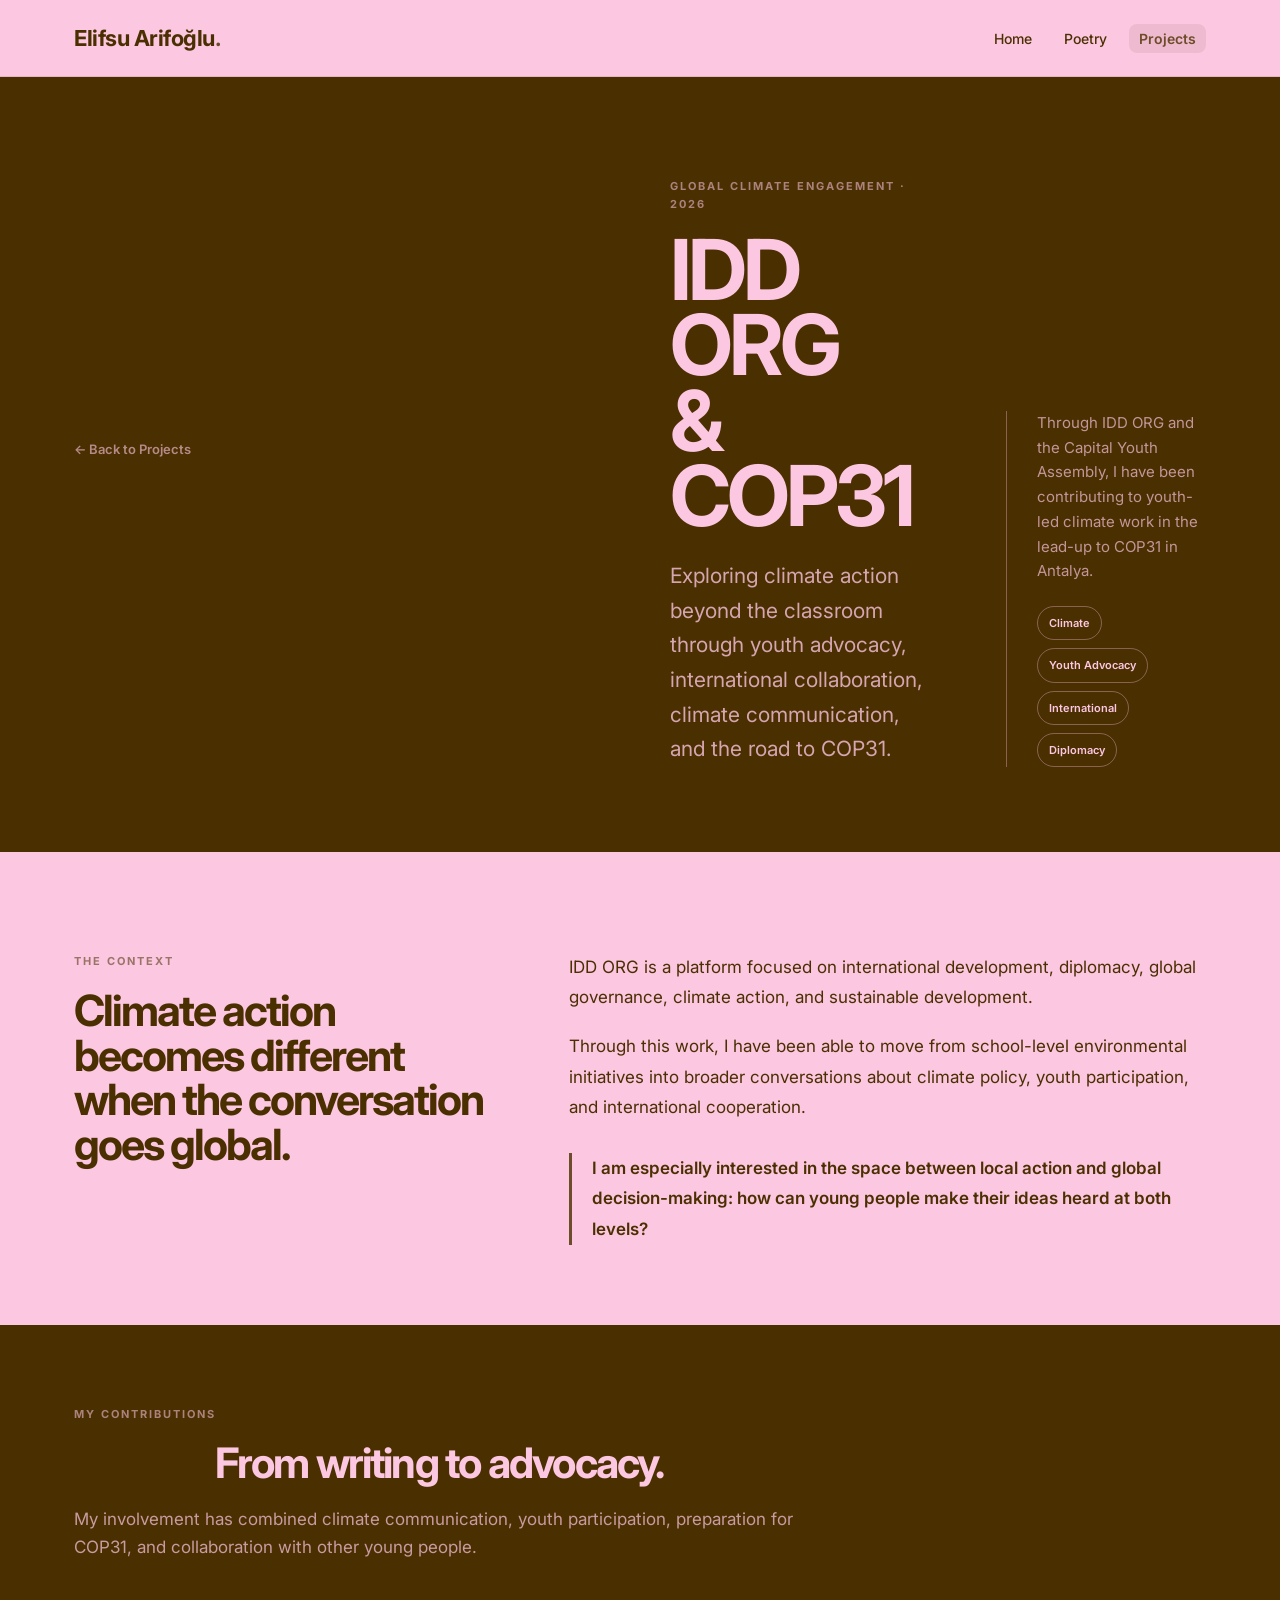
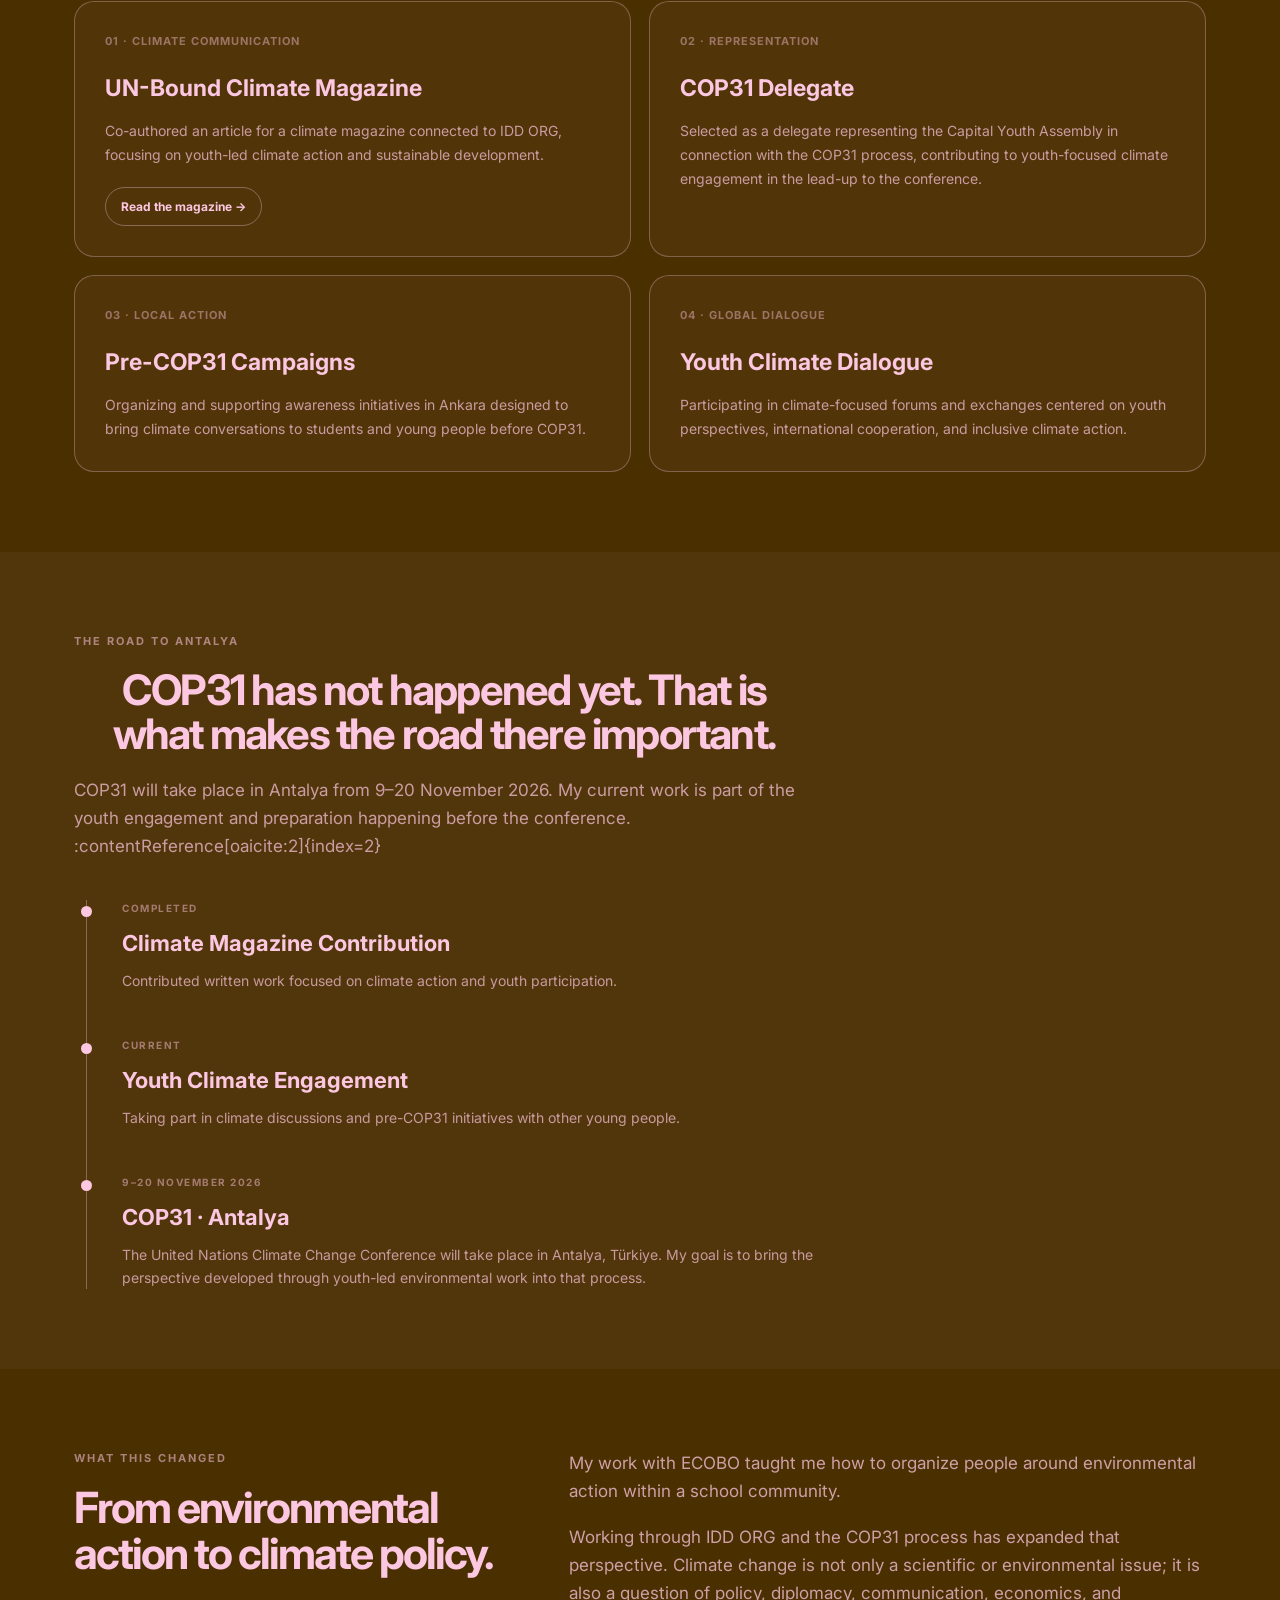
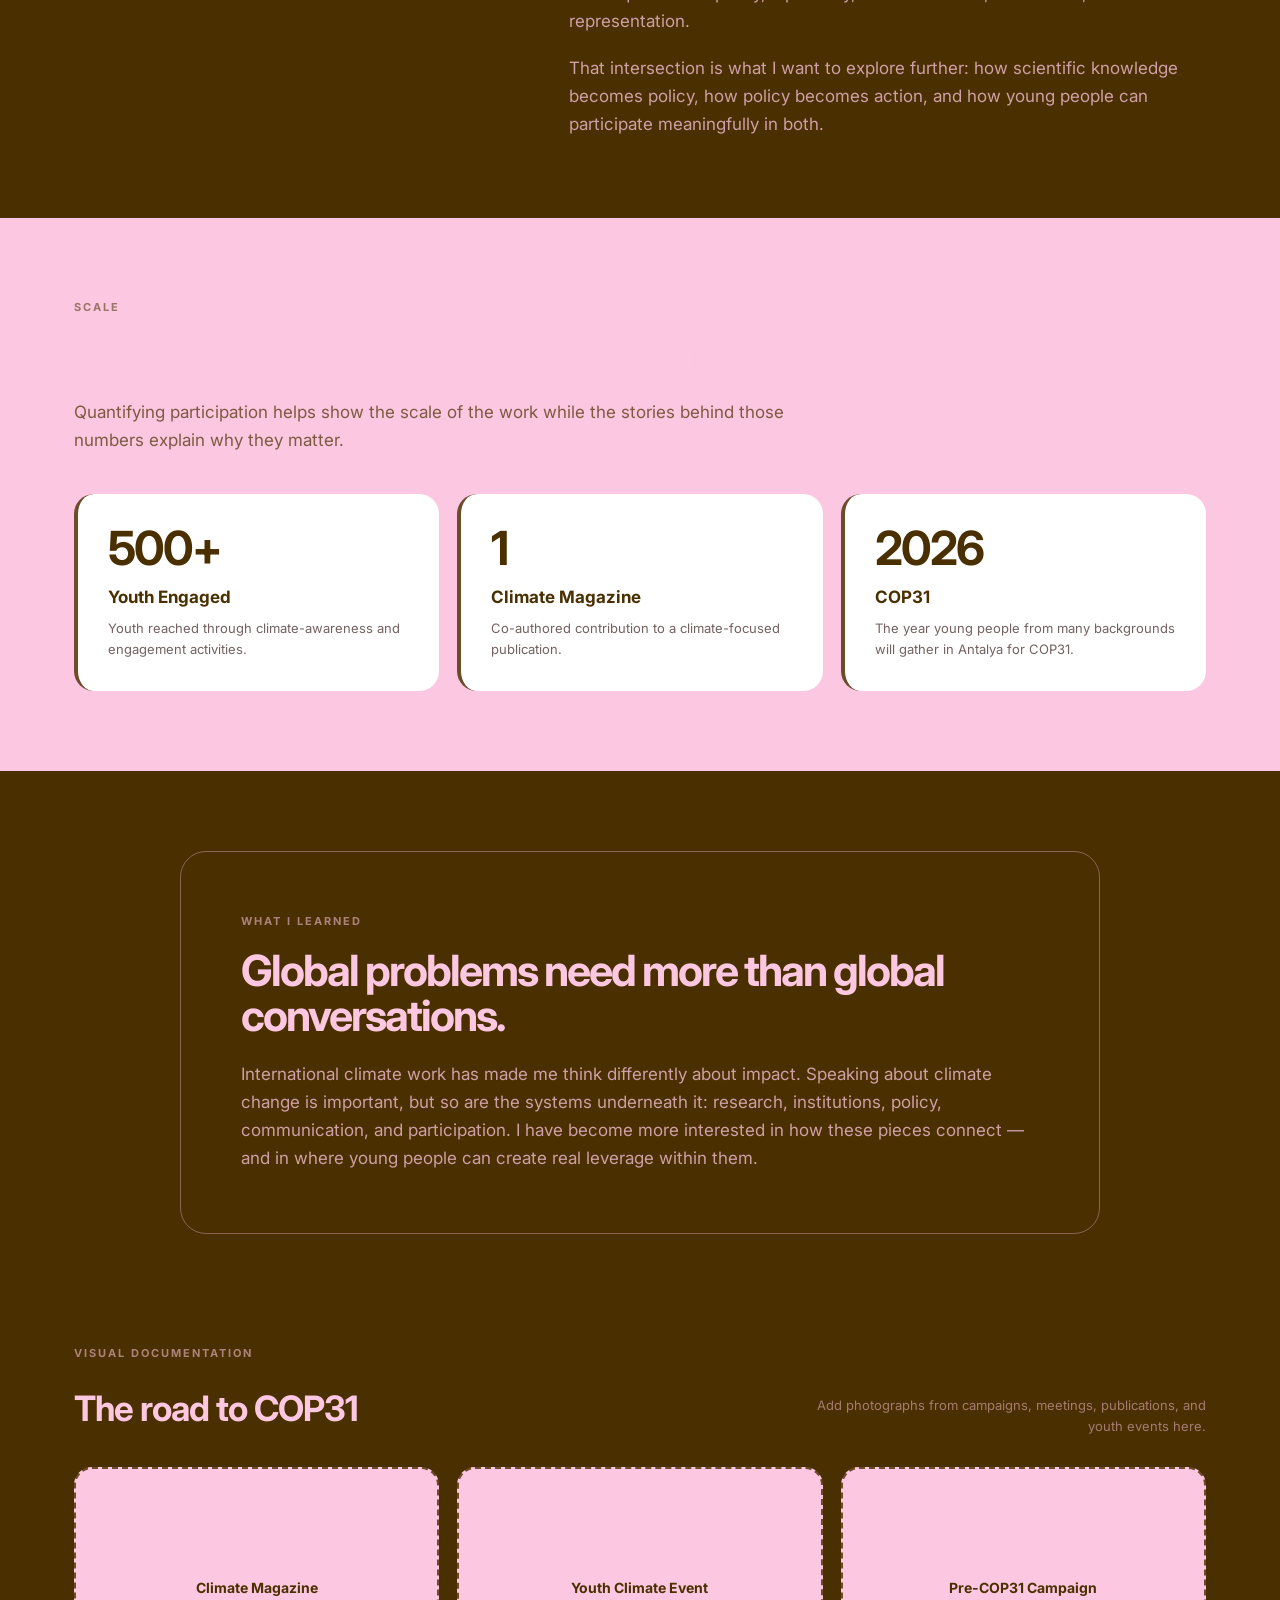
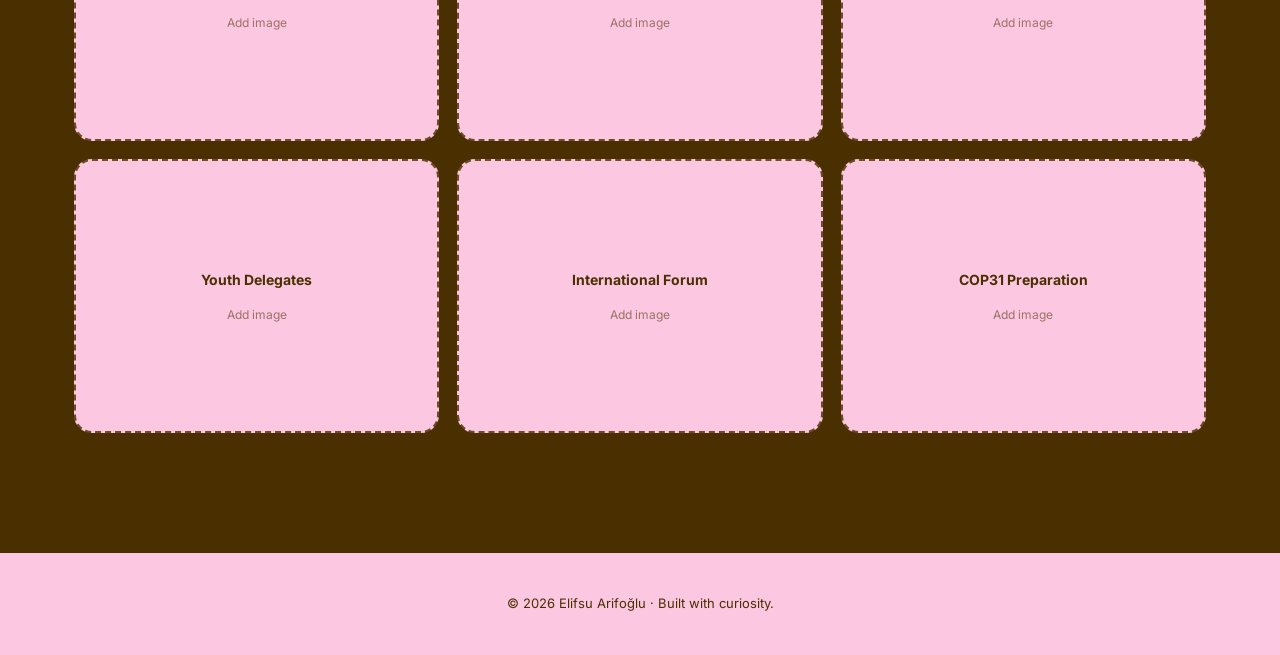
==== commit 98fd9c11: "Update cop31.html" ====
--- a/cop31.html
+++ b/cop31.html
@@ -665,10 +665,6 @@
                     <a href="projects.html" class="active">Projects</a>
                 </li>
 
-                <li>
-                    <a href="cop31.html">COP31</a>
-                </li>
-
             </ul>
 
         </div>
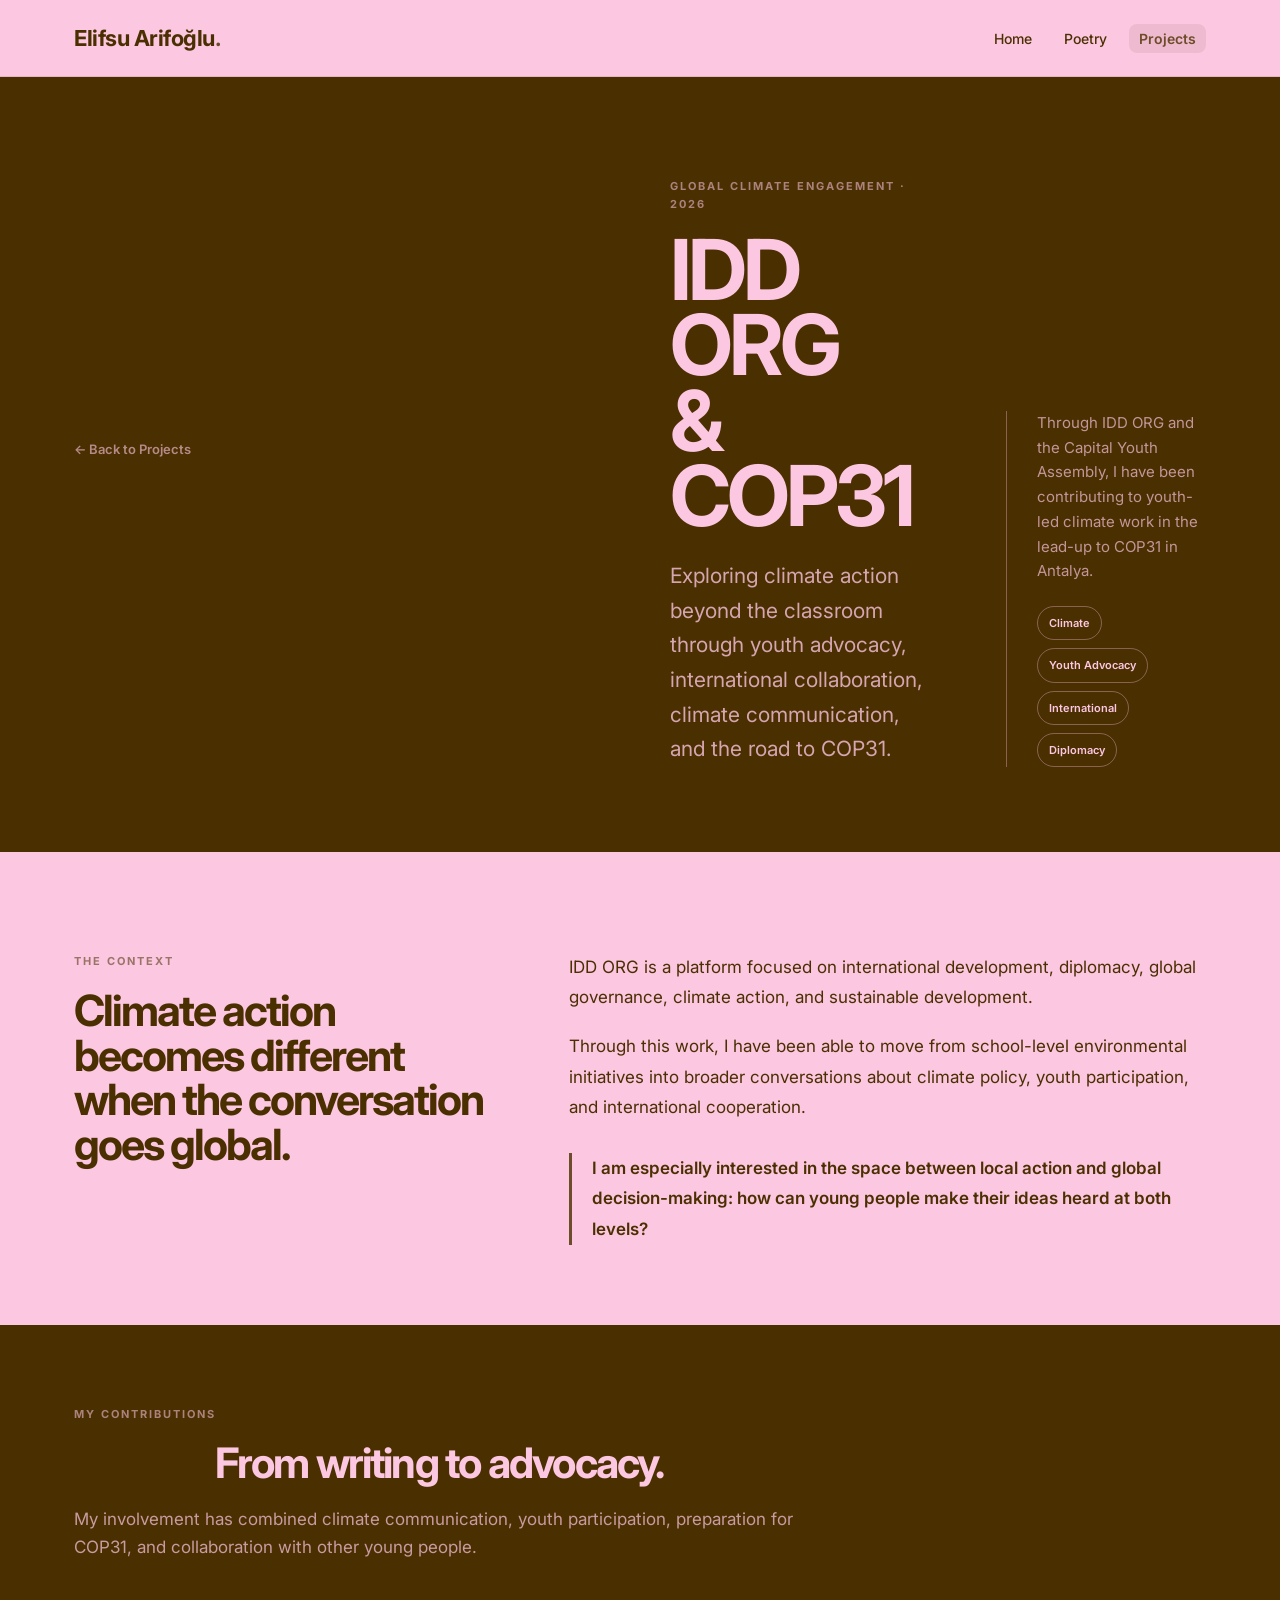
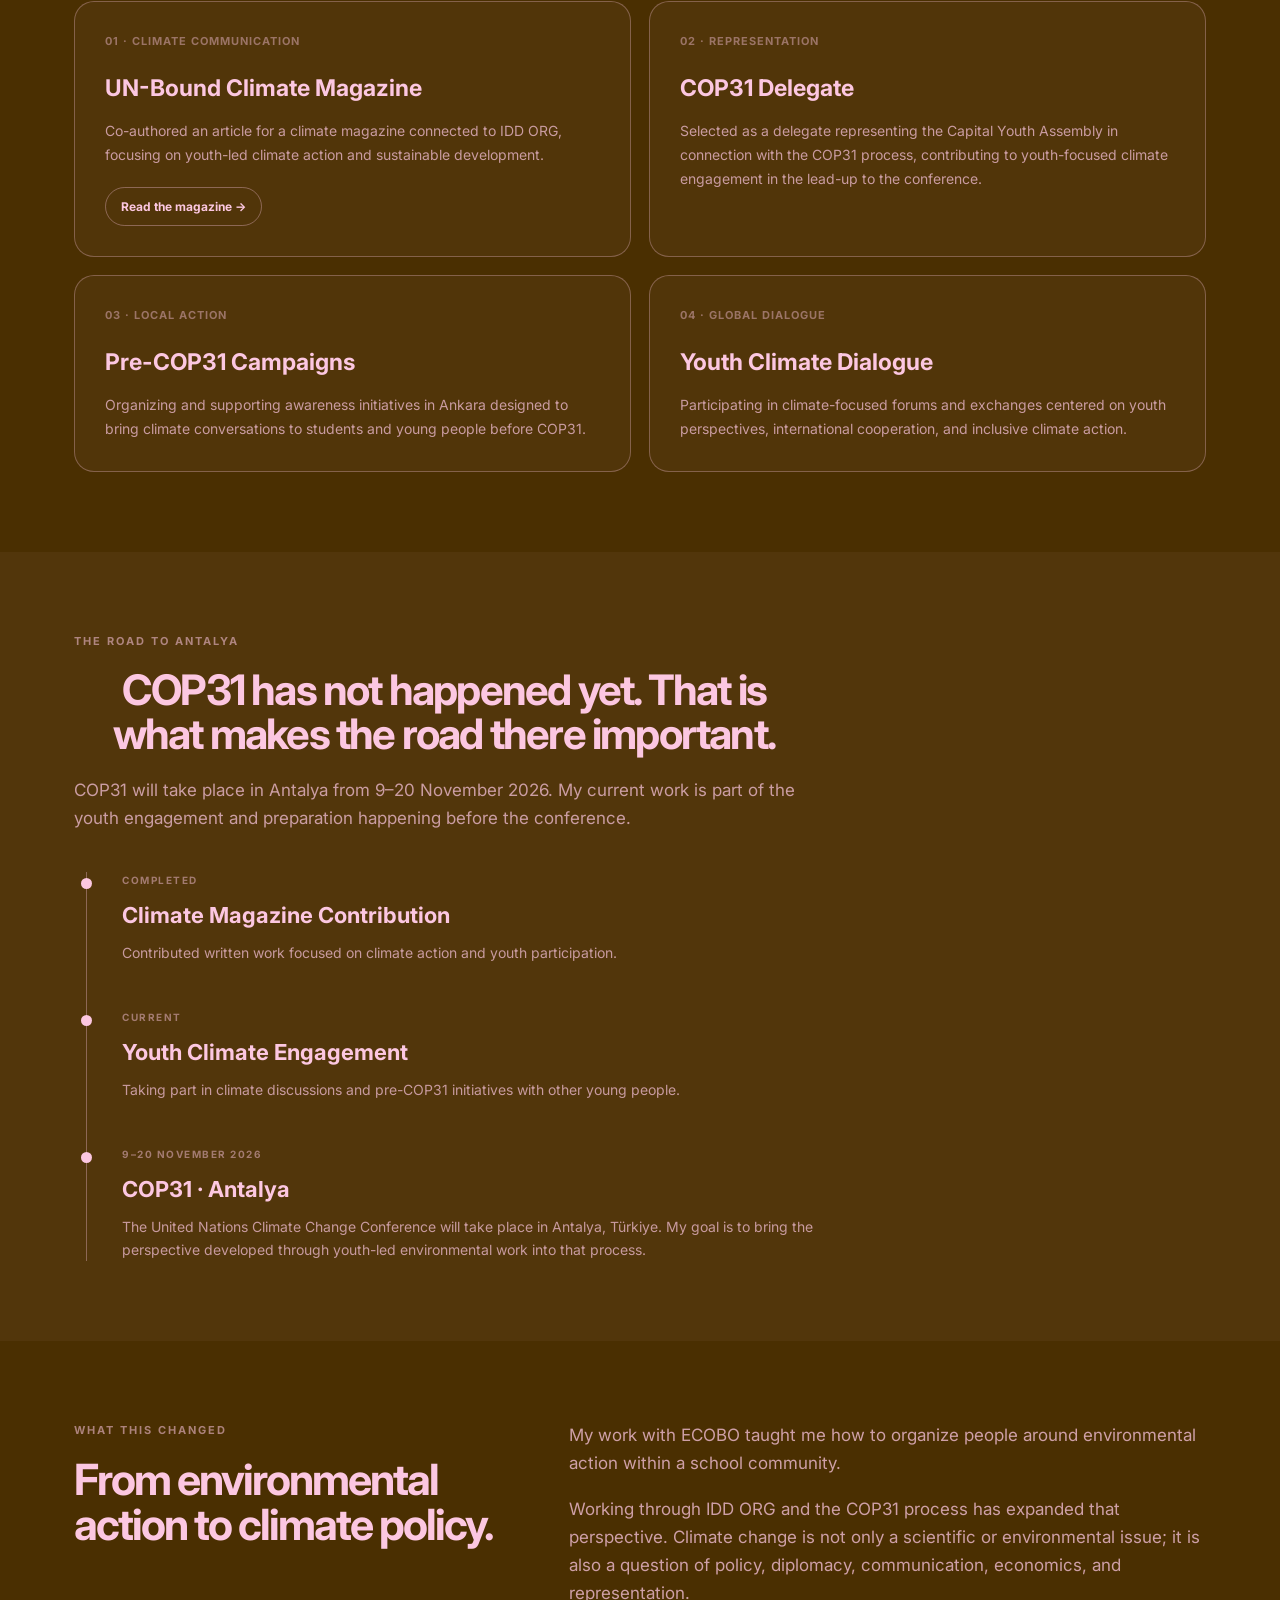
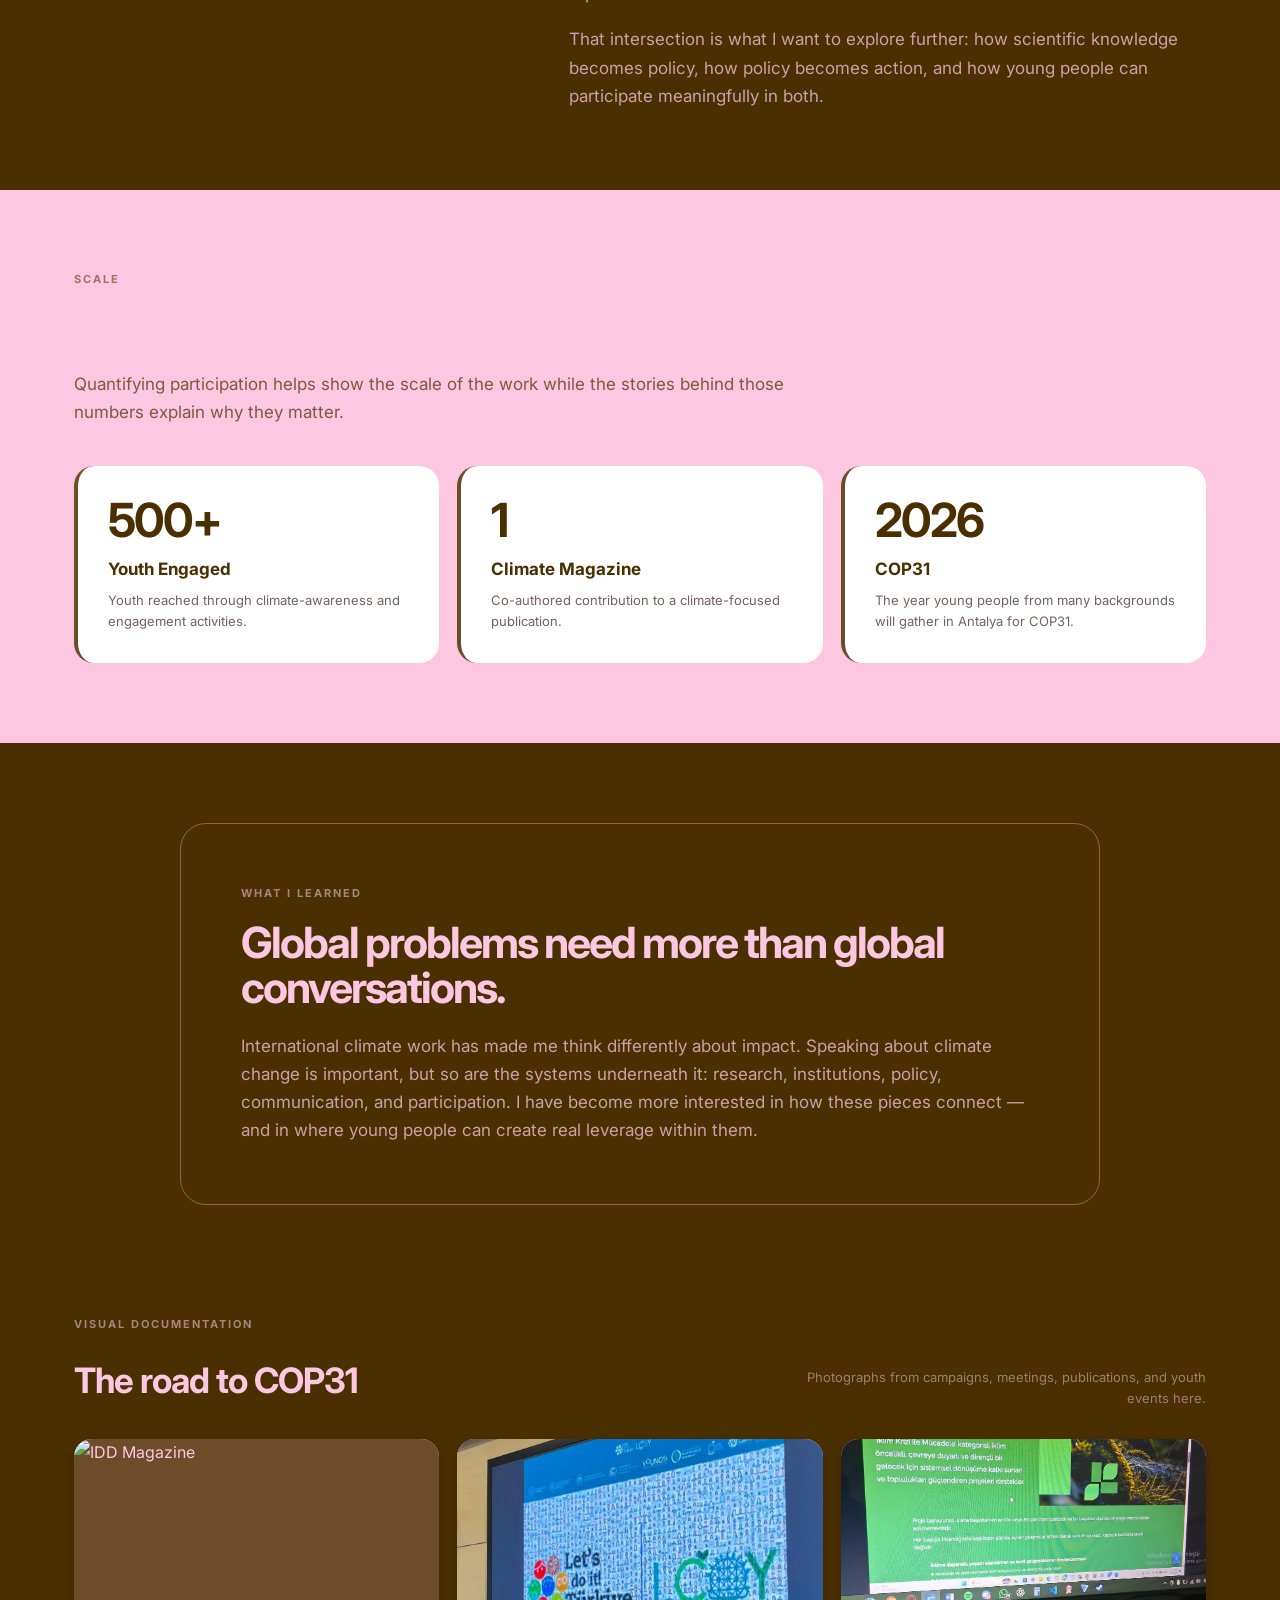
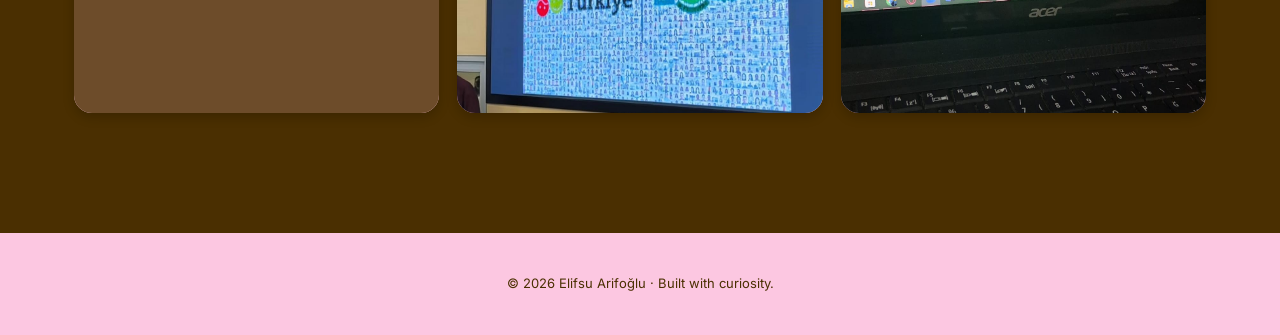
==== commit b5dea849: "Update cop31.html" ====
--- a/cop31.html
+++ b/cop31.html
@@ -462,7 +462,7 @@
         }
 
         /* =========================
-           GALLERY
+           GALLERY - DÜZELTİLDİ
         ========================== */
 
         .gallery {
@@ -498,34 +498,37 @@
         .gallery-item {
             aspect-ratio: 4 / 3;
             background: #fcc7e1;
-            color: #4a2f01;
             border-radius: 18px;
+            overflow: hidden;
+            box-shadow: 0 4px 12px rgba(0, 0, 0, 0.2);
+            transition: transform 0.3s, box-shadow 0.3s;
+        }
+
+        .gallery-item:hover {
+            transform: scale(1.03);
+            box-shadow: 0 8px 24px rgba(0, 0, 0, 0.4);
+            z-index: 2;
+        }
+
+        .gallery-item .placeholder {
+            width: 100%;
+            height: 100%;
             overflow: hidden;
             display: flex;
             align-items: center;
             justify-content: center;
-            text-align: center;
-        }
-
-        .gallery-item img {
-            width: 100%;
-            height: 100%;
-            object-fit: cover;
-        }
-
-        .placeholder {
-            padding: 20px;
-        }
-
-        .placeholder strong {
-            display: block;
-            font-size: 14px;
-            margin-bottom: 5px;
-        }
-
-        .placeholder span {
-            font-size: 12px;
-            opacity: 0.55;
+        }
+
+        .gallery-item .placeholder img {
+            width: 100% !important;
+            height: 100% !important;
+            object-fit: cover !important;
+            display: block !important;
+            transition: transform 0.5s ease;
+        }
+
+        .gallery-item:hover .placeholder img {
+            transform: scale(1.1);
         }
 
         /* =========================
@@ -953,7 +956,7 @@
                     COP31 will take place in Antalya from
                     9–20 November 2026. My current work is part
                     of the youth engagement and preparation happening
-                    before the conference. :contentReference[oaicite:2]{index=2}
+                    before the conference.
                 </p>
 
             </div>
@@ -1215,7 +1218,7 @@
 
 
     <!-- =========================
-         GALLERY
+         GALLERY - DÜZELTİLDİ
     ========================== -->
 
     <section class="gallery">
@@ -1237,117 +1240,31 @@
                 </div>
 
                 <p>
-                    Add photographs from campaigns, meetings,
+                    Photographs from campaigns, meetings,
                     publications, and youth events here.
                 </p>
 
             </div>
 
-
             <div class="gallery-grid">
 
-
                 <div class="gallery-item">
-
                     <div class="placeholder">
-
-                        <strong>
-                            Climate Magazine
-                        </strong>
-
-                        <span>
-                            Add image
-                        </span>
-
+                        <img src="images/idddergi.jpeg" alt="IDD Magazine" />
                     </div>
-
-                </div>
-
+                </div>
 
                 <div class="gallery-item">
-
                     <div class="placeholder">
-
-                        <strong>
-                            Youth Climate Event
-                        </strong>
-
-                        <span>
-                            Add image
-                        </span>
-
+                        <img src="images/lcoy.jpeg" alt="LCOY" />
                     </div>
-
-                </div>
-
+                </div>
 
                 <div class="gallery-item">
-
                     <div class="placeholder">
-
-                        <strong>
-                            Pre-COP31 Campaign
-                        </strong>
-
-                        <span>
-                            Add image
-                        </span>
-
+                        <img src="images/idd.jpeg" alt="IDD" />
                     </div>
-
-                </div>
-
-
-                <div class="gallery-item">
-
-                    <div class="placeholder">
-
-                        <strong>
-                            Youth Delegates
-                        </strong>
-
-                        <span>
-                            Add image
-                        </span>
-
-                    </div>
-
-                </div>
-
-
-                <div class="gallery-item">
-
-                    <div class="placeholder">
-
-                        <strong>
-                            International Forum
-                        </strong>
-
-                        <span>
-                            Add image
-                        </span>
-
-                    </div>
-
-                </div>
-
-
-                <div class="gallery-item">
-
-                    <div class="placeholder">
-
-                        <strong>
-                            COP31 Preparation
-                        </strong>
-
-                        <span>
-                            Add image
-                        </span>
-
-                    </div>
-
-                </div>
-
+                </div>
 
             </div>
 
--- a/style.css
+++ b/style.css
@@ -253,6 +253,25 @@
     border-bottom: 2px solid #6D4C2A;
     padding-bottom: 10px;
     margin-bottom: 14px;
+}
+
+/* ===== SADECE UNPUBLISHED ŞİİRLER ===== */
+.unpublished-card {
+    background: #4a2f01;
+    border: 1px solid #6D4C2A;
+    border-radius: 22px;
+    padding: 30px;
+    color: #f5eee8;
+}
+
+.unpublished-card h3 {
+    color: #ffffff;
+}
+
+.unpublished-card .poem-full {
+    background: transparent;
+    color: #f5eee8;
+    opacity: 1;
 }
 
 .poem-full {
@@ -292,8 +311,8 @@
 }
 
 .poem-status.unpublished {
-    background: #ffebee;
-    color: #c62828;
+    background: #6D4C2A;
+    color: #f5eee8;
 }
 
 .all-poems {
@@ -590,7 +609,7 @@
     margin-right: 8px;
 }
 
-/* Gallery */
+/* ===== GALLERY - YENİDEN DÜZENLENDİ ===== */
 .gallery-section {
     margin-top: 40px;
 }
@@ -612,43 +631,50 @@
     background: #fcc7e1;
     border-radius: 16px;
     overflow: hidden;
-    aspect-ratio: 4/3;
+    aspect-ratio: 4 / 3;
+    box-shadow: 0 4px 12px rgba(0, 0, 0, 0.2);
+    transition: transform 0.3s, box-shadow 0.3s;
+}
+
+.gallery-item:hover {
+    transform: scale(1.03);
+    box-shadow: 0 8px 24px rgba(0, 0, 0, 0.4);
+    z-index: 2;
+}
+
+.gallery-item .placeholder {
+    width: 100%;
+    height: 100%;
+    overflow: hidden;
+    background: #6D4C2A;
     display: flex;
     align-items: center;
     justify-content: center;
-    color: #4a2f01;
-    font-size: 14px;
-    text-align: center;
-    padding: 20px;
-    transition: transform 0.3s;
-    border: 2px dashed #6D4C2A;
-}
-
-.gallery-item:hover {
-    transform: scale(1.02);
-}
-
-.gallery-item .placeholder {
-    display: flex;
-    flex-direction: column;
-    align-items: center;
-    gap: 8px;
-}
-
+}
+
+/* ===== FOTOĞRAFLARIN TAM KAPLAMASI ===== */
+.gallery-item .placeholder img {
+    width: 100% !important;
+    height: 100% !important;
+    object-fit: cover !important;
+    display: block !important;
+    transition: transform 0.5s ease;
+}
+
+.gallery-item:hover .placeholder img {
+    transform: scale(1.1);
+}
+
+/* Placeholder içinde yazı/ikon varsa (fallback) */
 .gallery-item .placeholder .icon {
     font-size: 48px;
+    color: #fcc7e1;
 }
 
 .gallery-item .placeholder .label {
     font-weight: 500;
     font-size: 13px;
-    color: #6D4C2A;
-}
-
-.gallery-item img {
-    width: 100%;
-    height: 100%;
-    object-fit: cover;
+    color: #fcc7e1;
 }
 
 /* ===== ABOUT ===== */
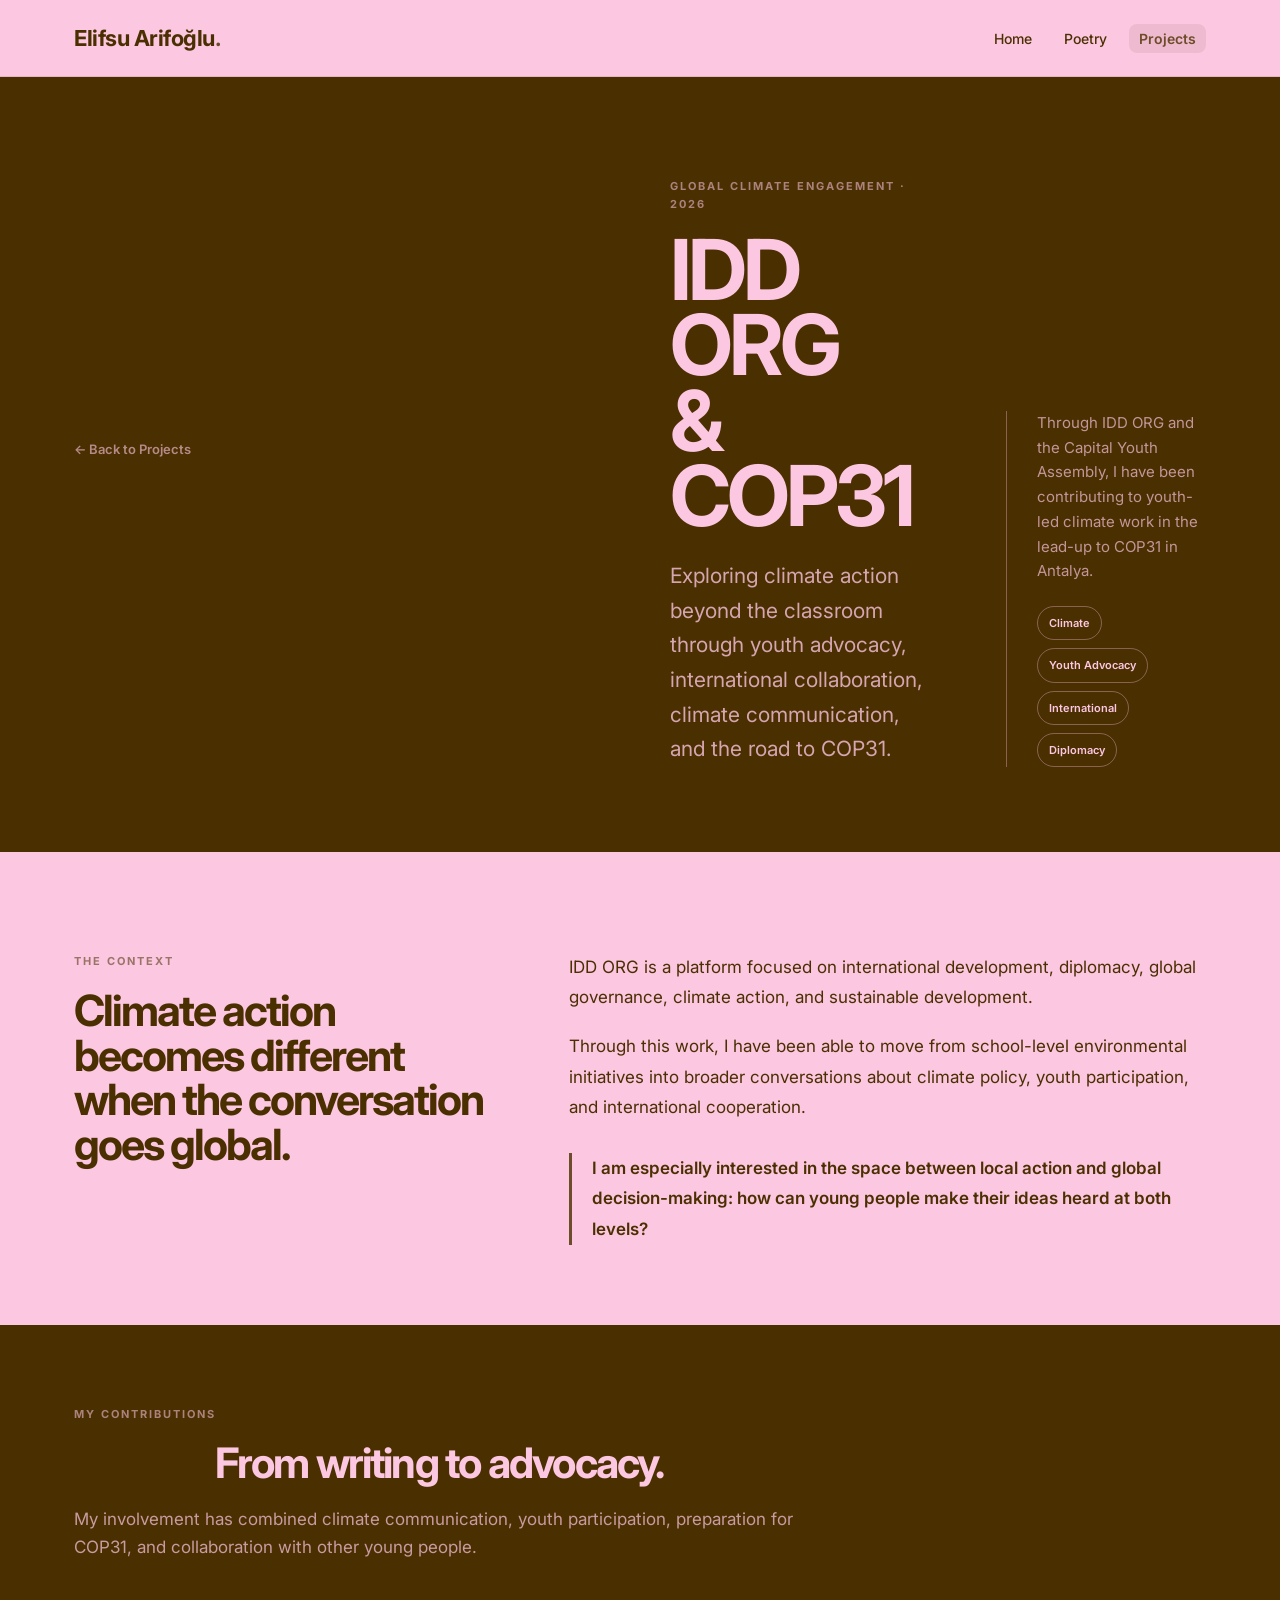
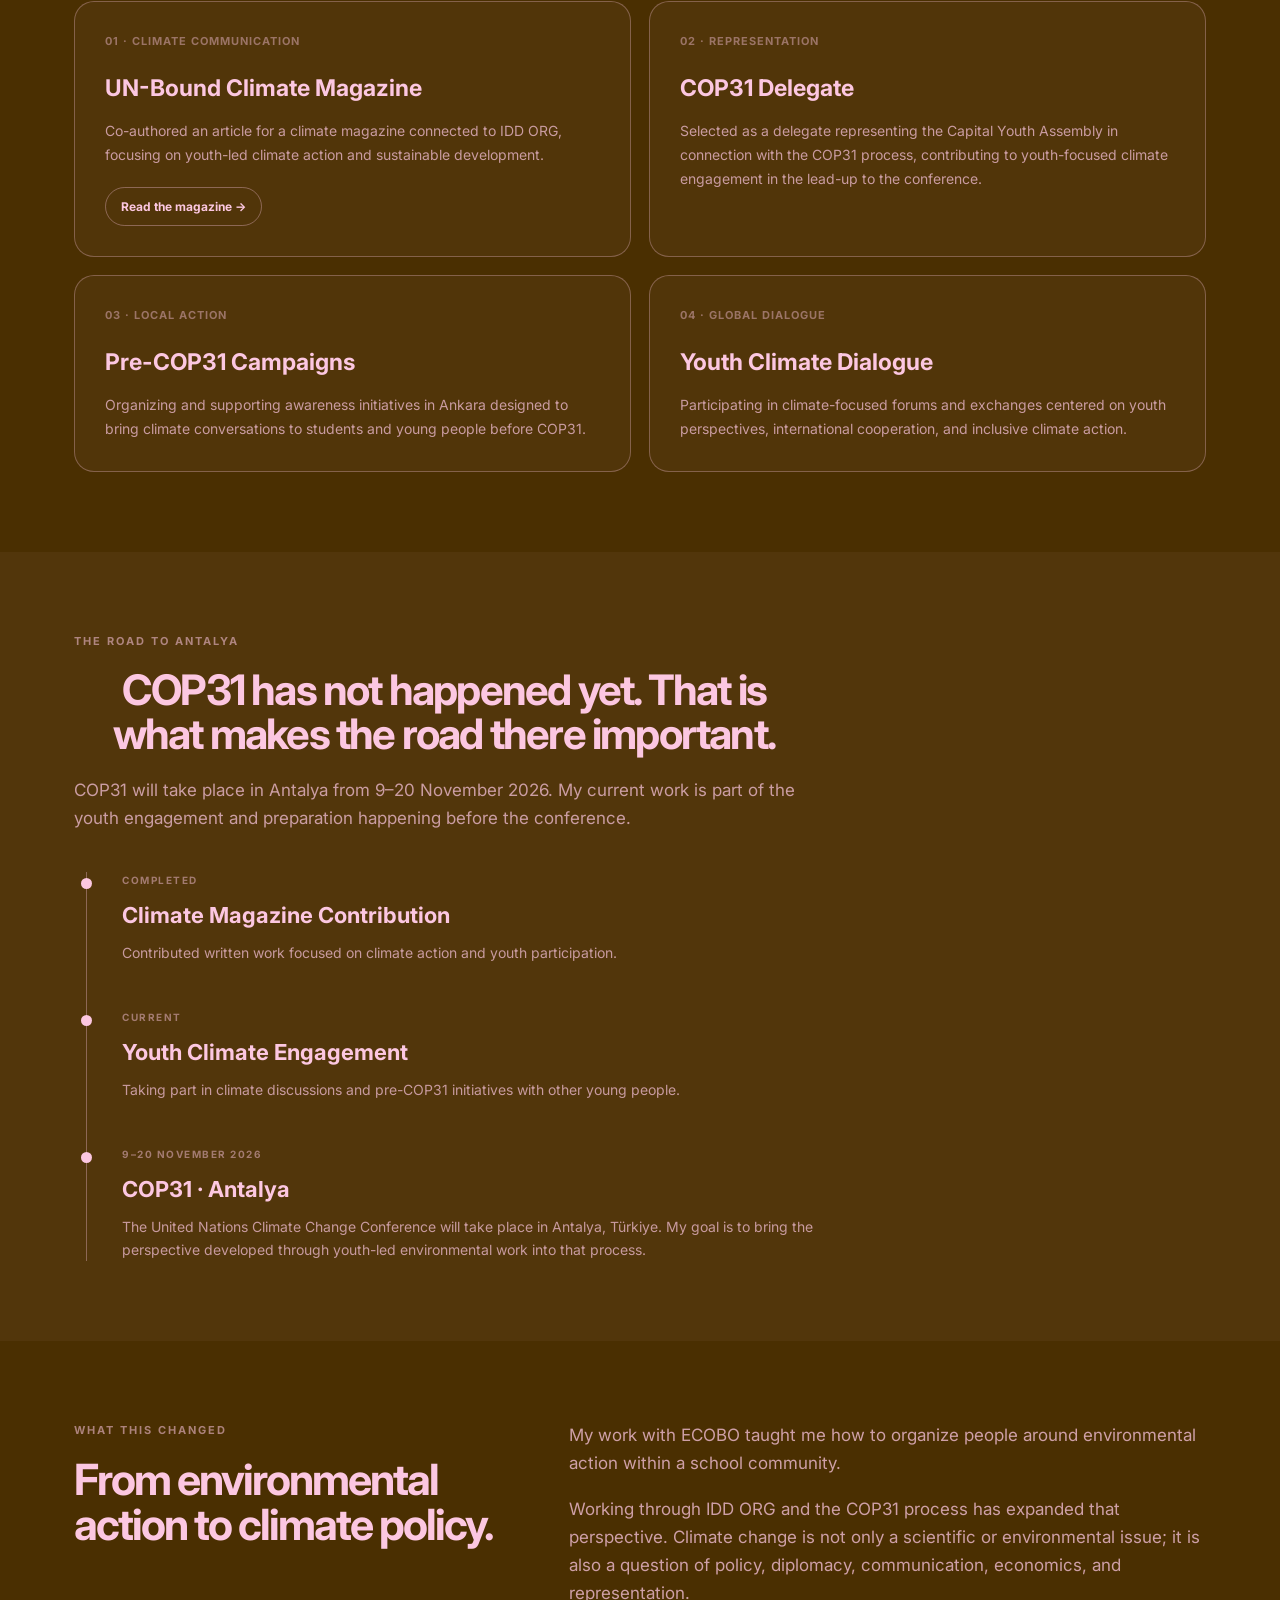
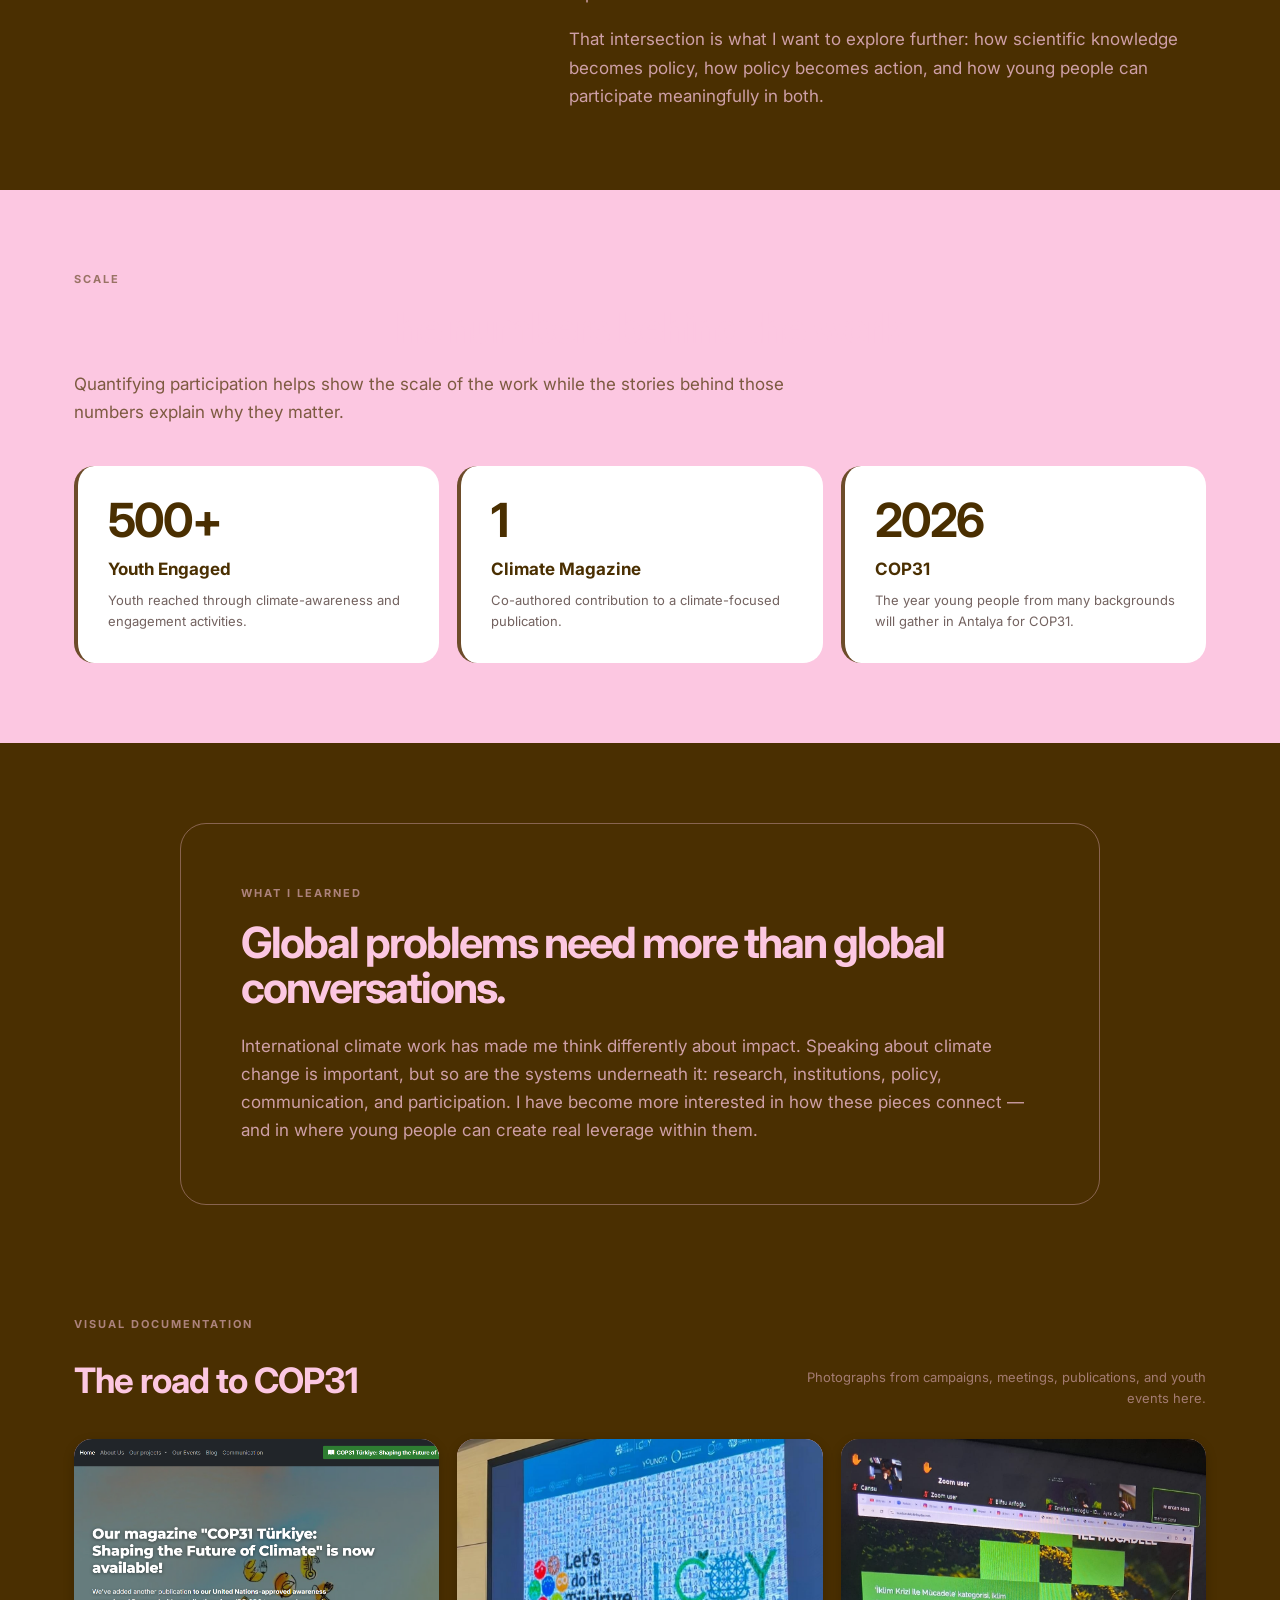
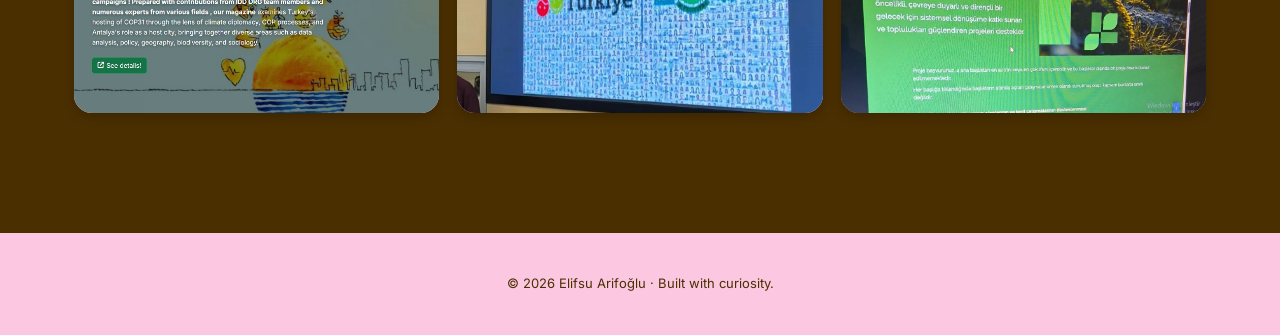
==== commit 98f83da5: "Update cop31.html" ====
--- a/cop31.html
+++ b/cop31.html
@@ -1250,7 +1250,7 @@
 
                 <div class="gallery-item">
                     <div class="placeholder">
-                        <img src="images/idddergi.jpeg" alt="IDD Magazine" />
+                        <img src="images/idddergi.png" alt="IDD Magazine" />
                     </div>
                 </div>
 
@@ -1262,7 +1262,7 @@
 
                 <div class="gallery-item">
                     <div class="placeholder">
-                        <img src="images/idd.jpeg" alt="IDD" />
+                        <img src="images/idd.jpeg" alt="IDD" style="object-position: center 10%;" />
                     </div>
                 </div>
 
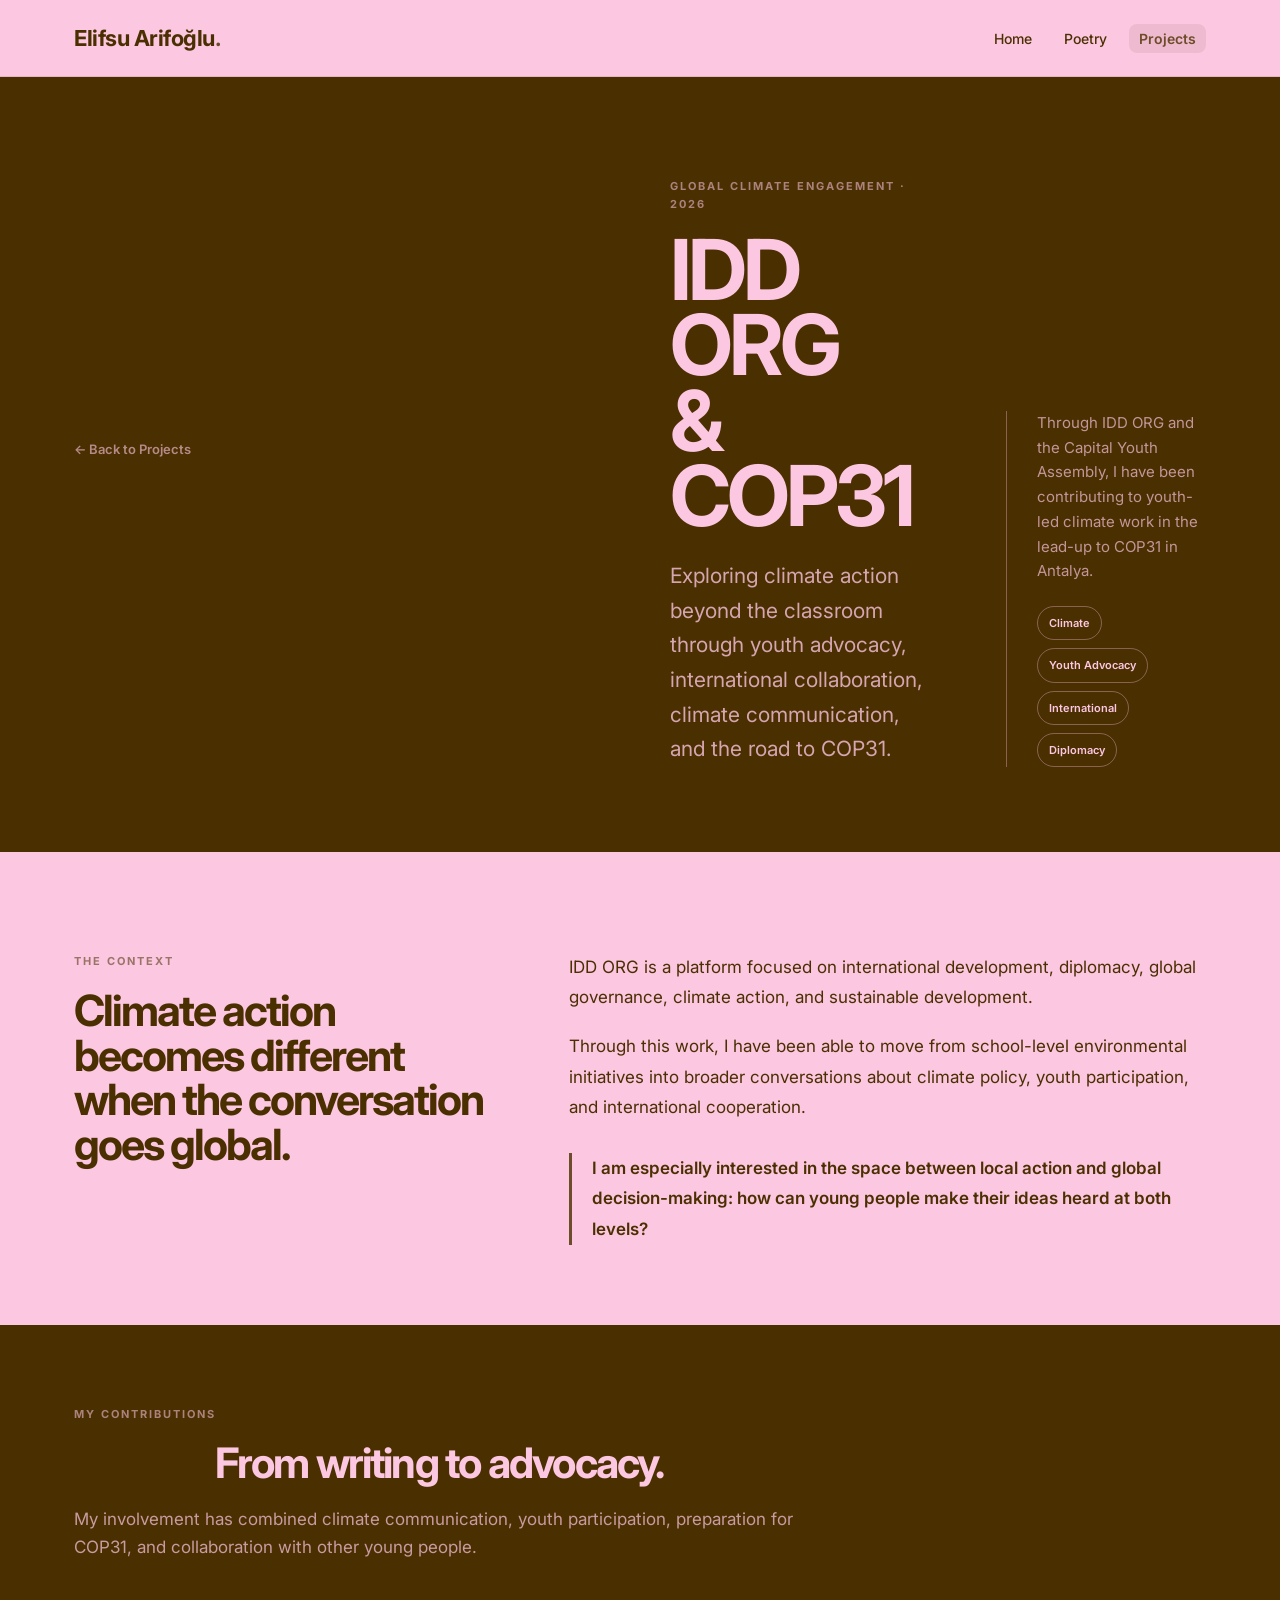
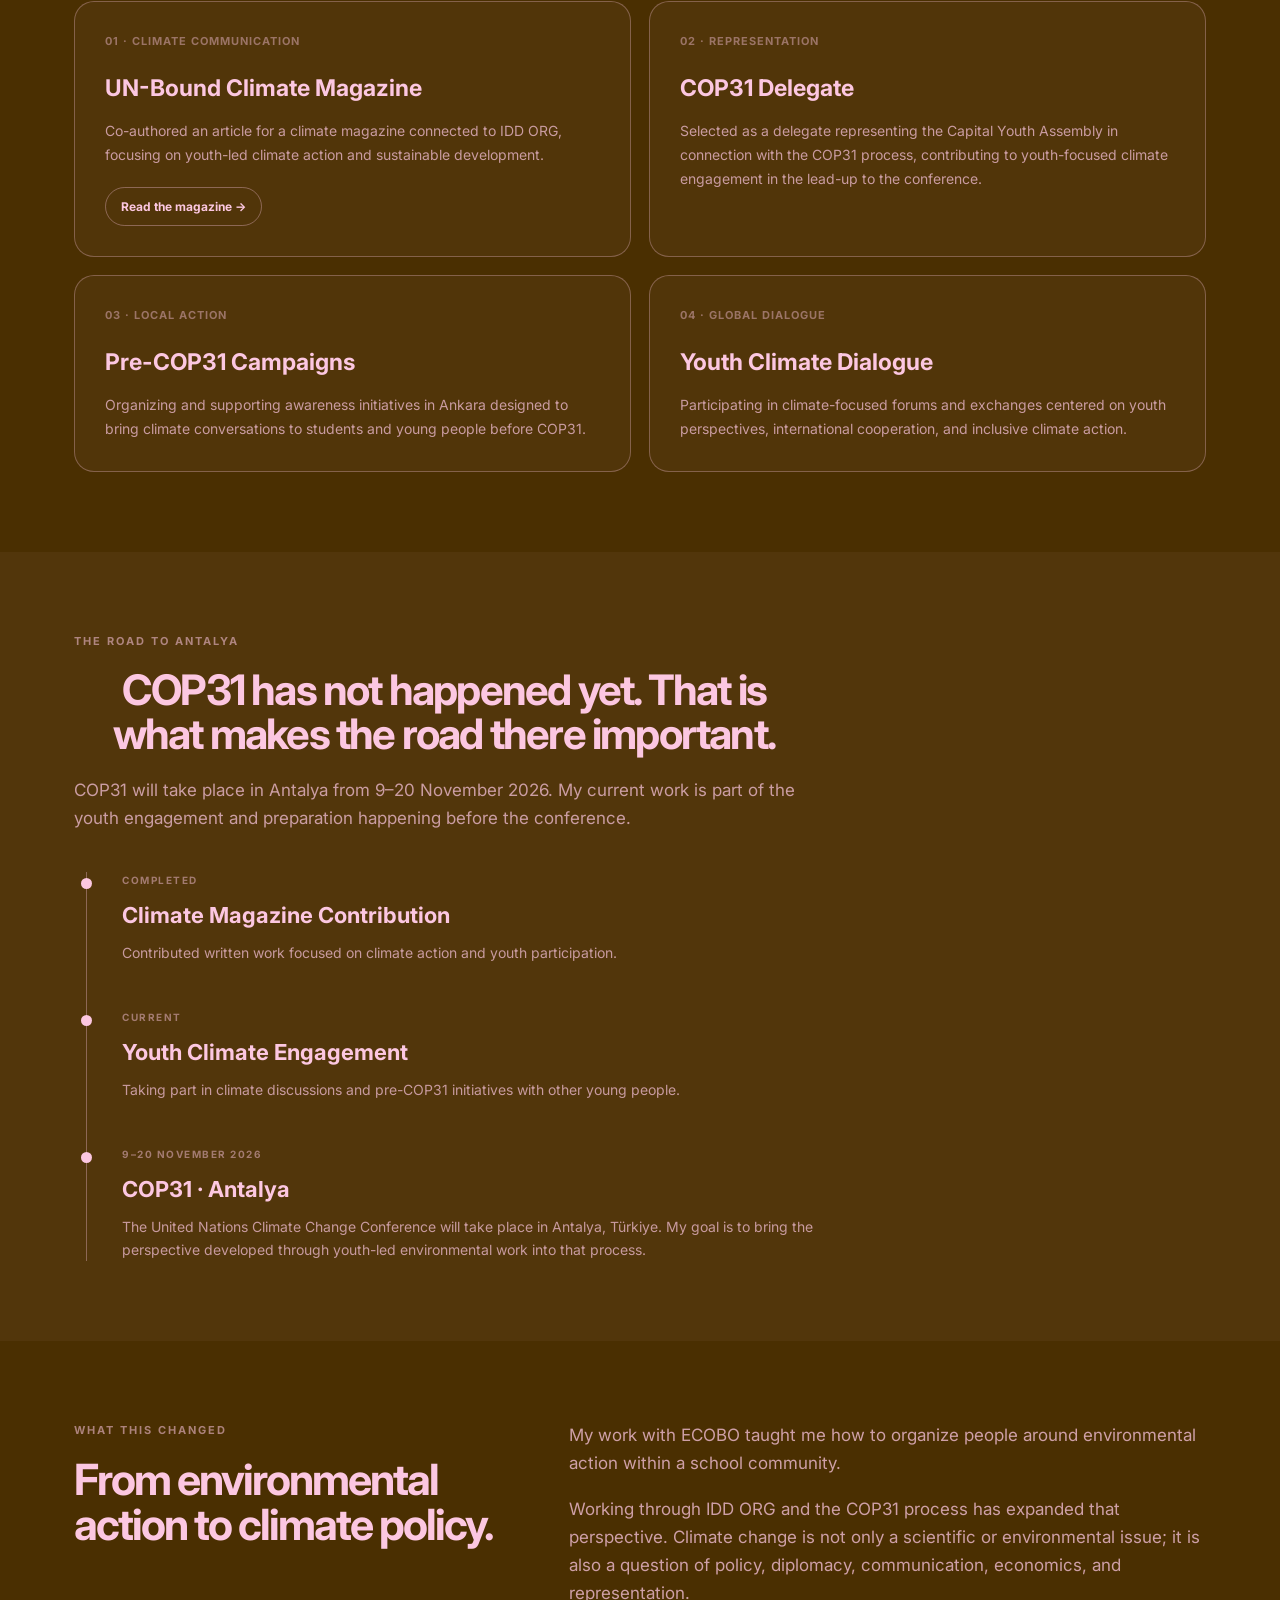
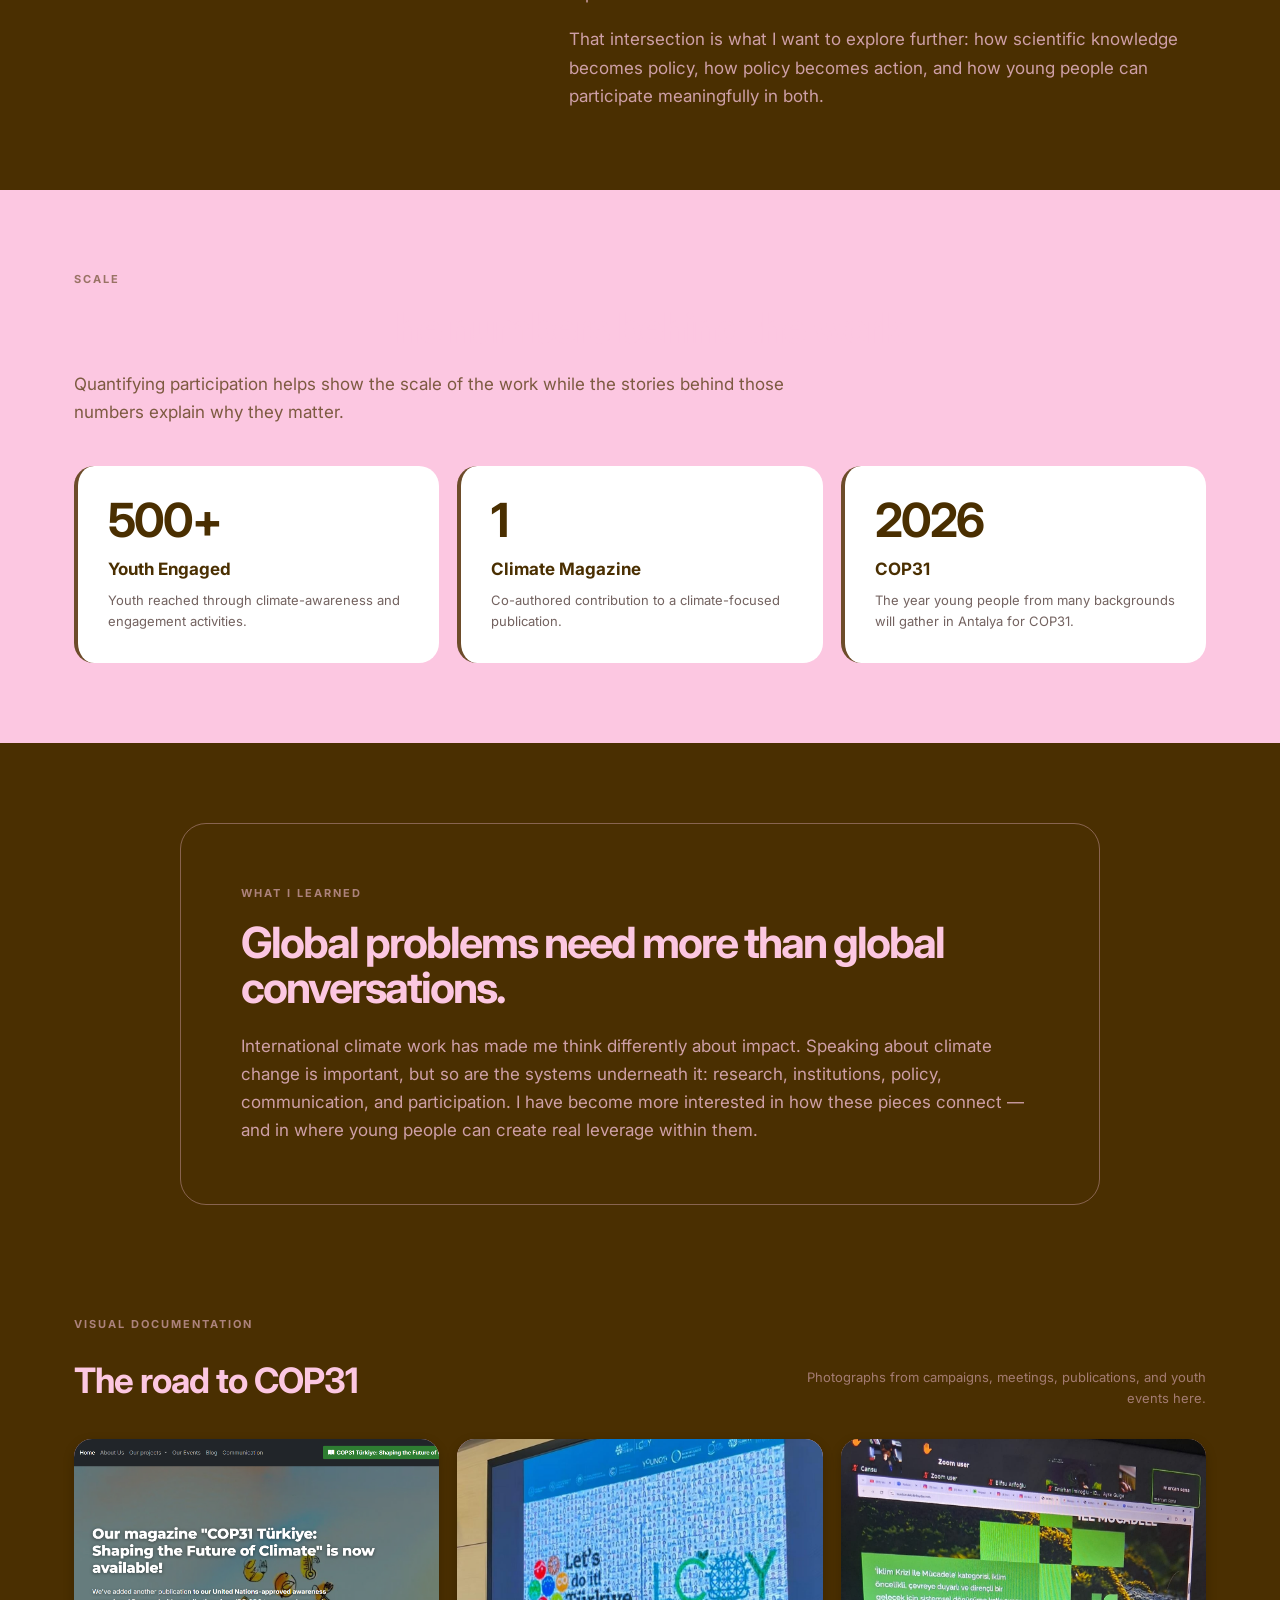
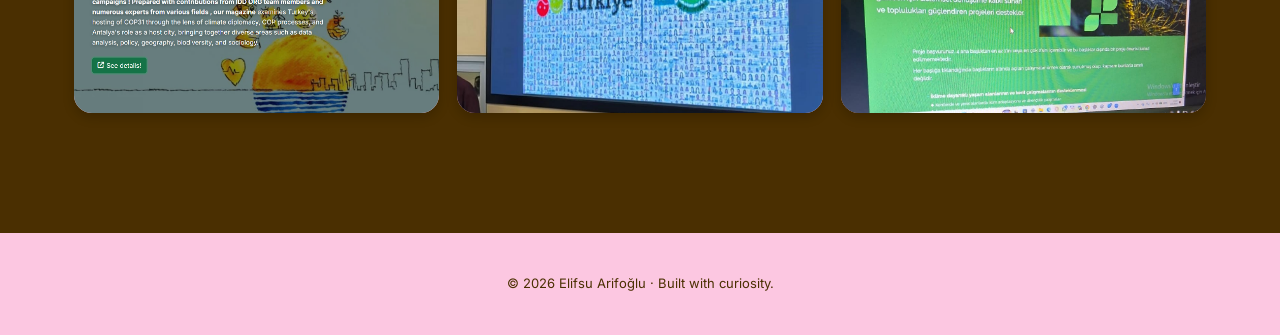
==== commit 70a16303: "Update cop31.html" ====
--- a/cop31.html
+++ b/cop31.html
@@ -1262,7 +1262,7 @@
 
                 <div class="gallery-item">
                     <div class="placeholder">
-                        <img src="images/idd.jpeg" alt="IDD" style="object-position: center 10%;" />
+                        <img src="images/idd.jpeg" alt="IDD" style="object-position: center 15%;" />
                     </div>
                 </div>
 
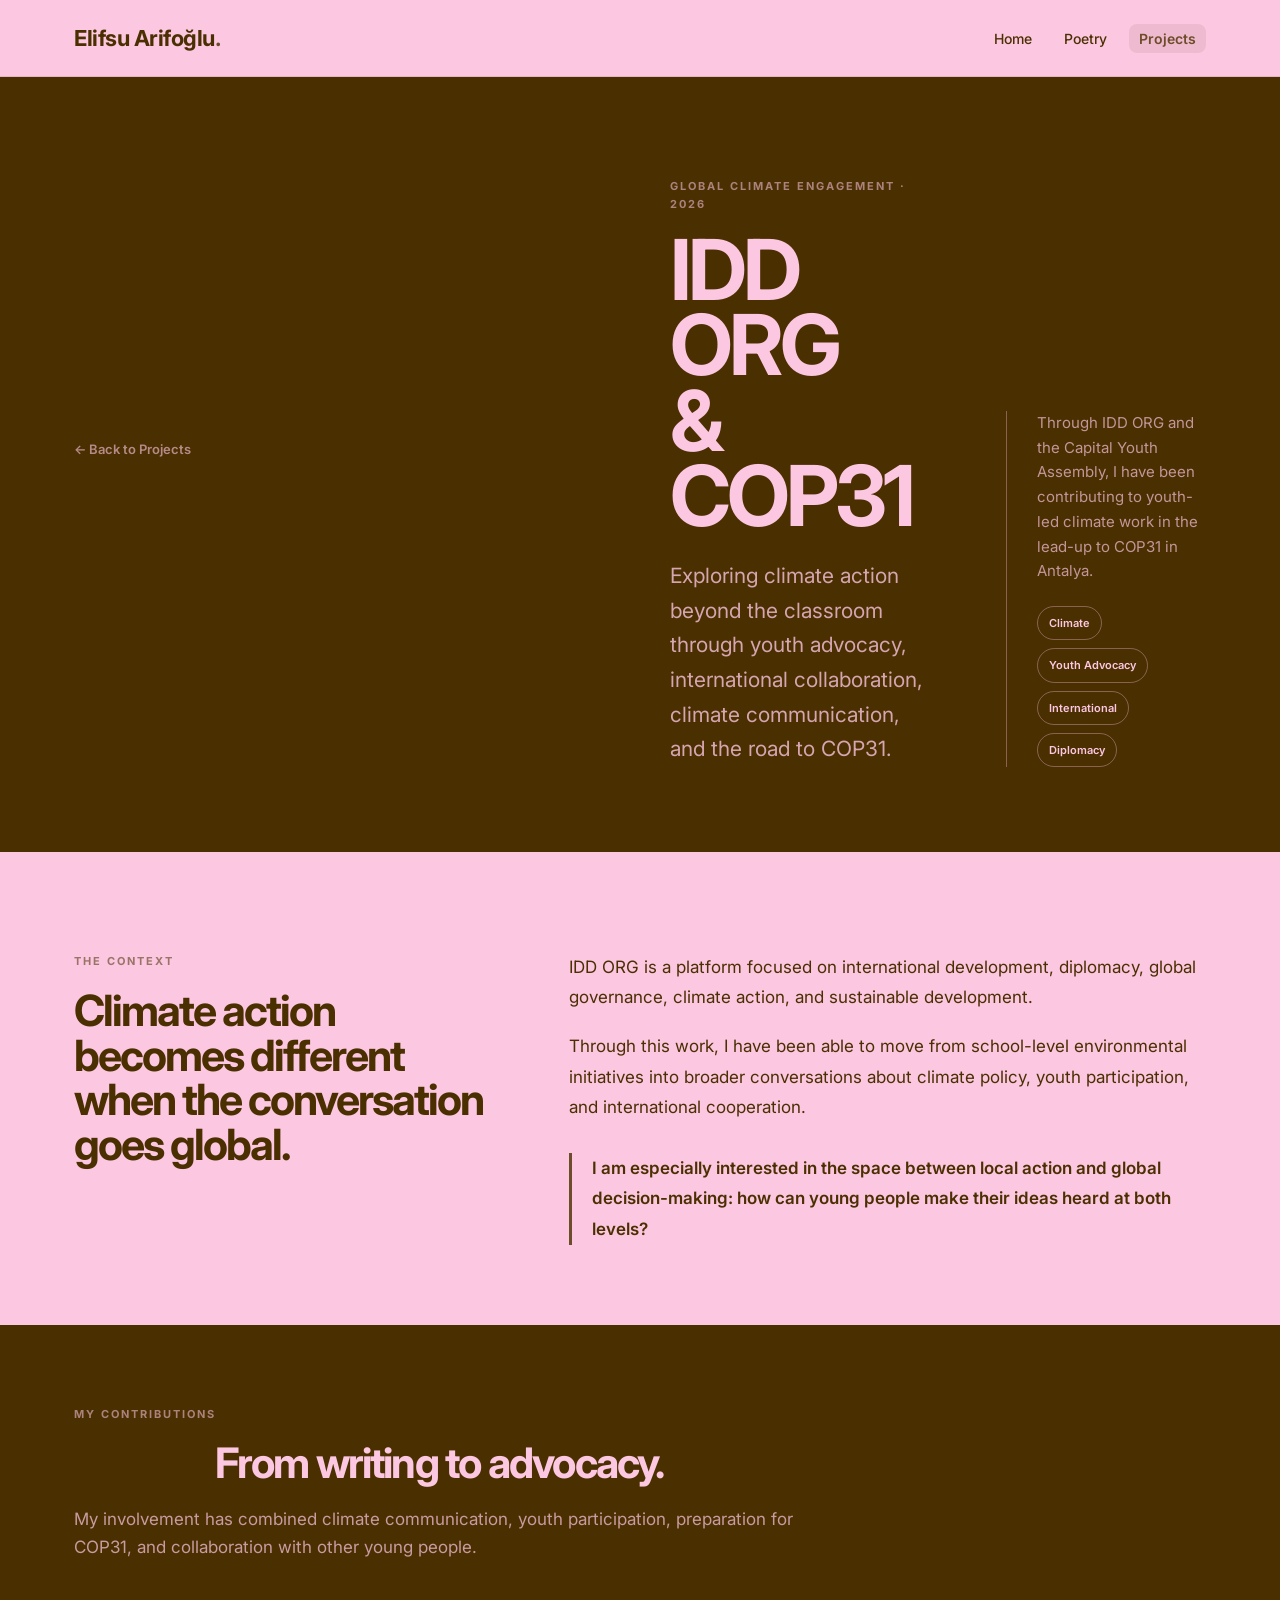
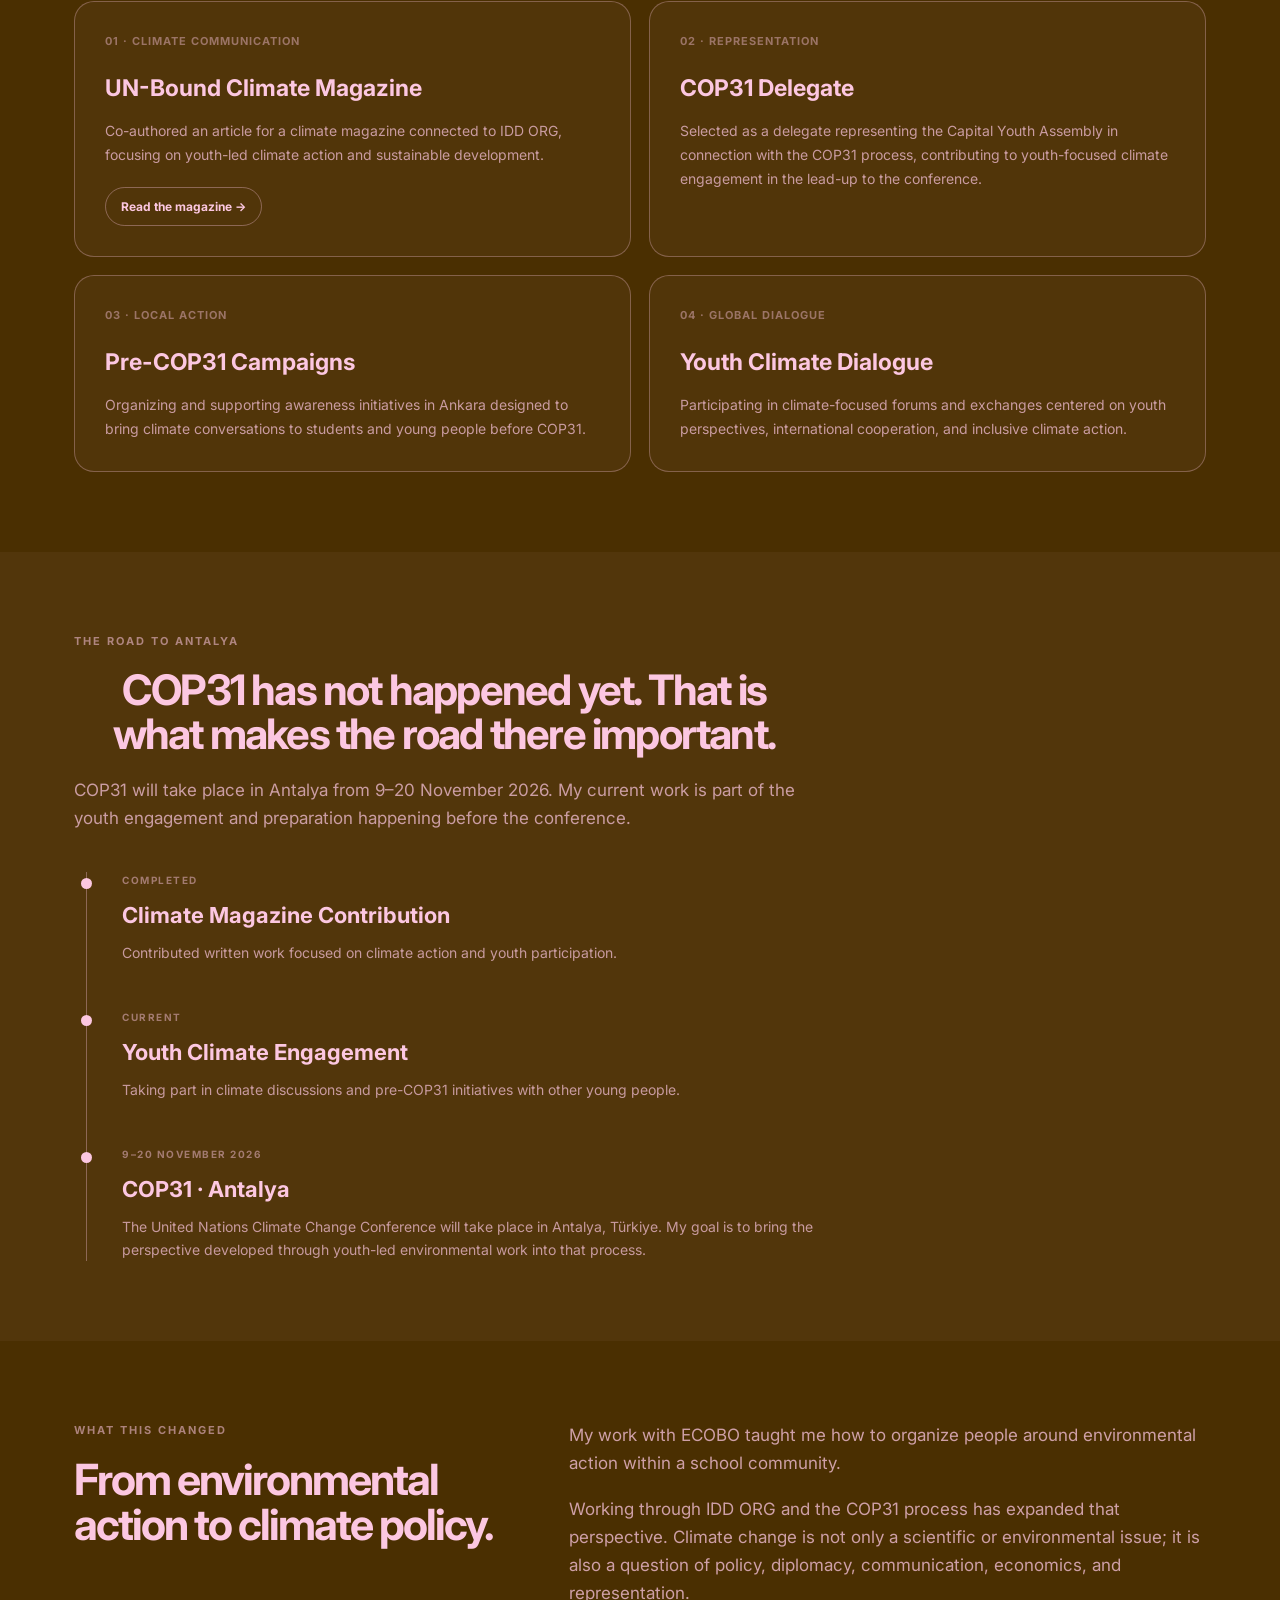
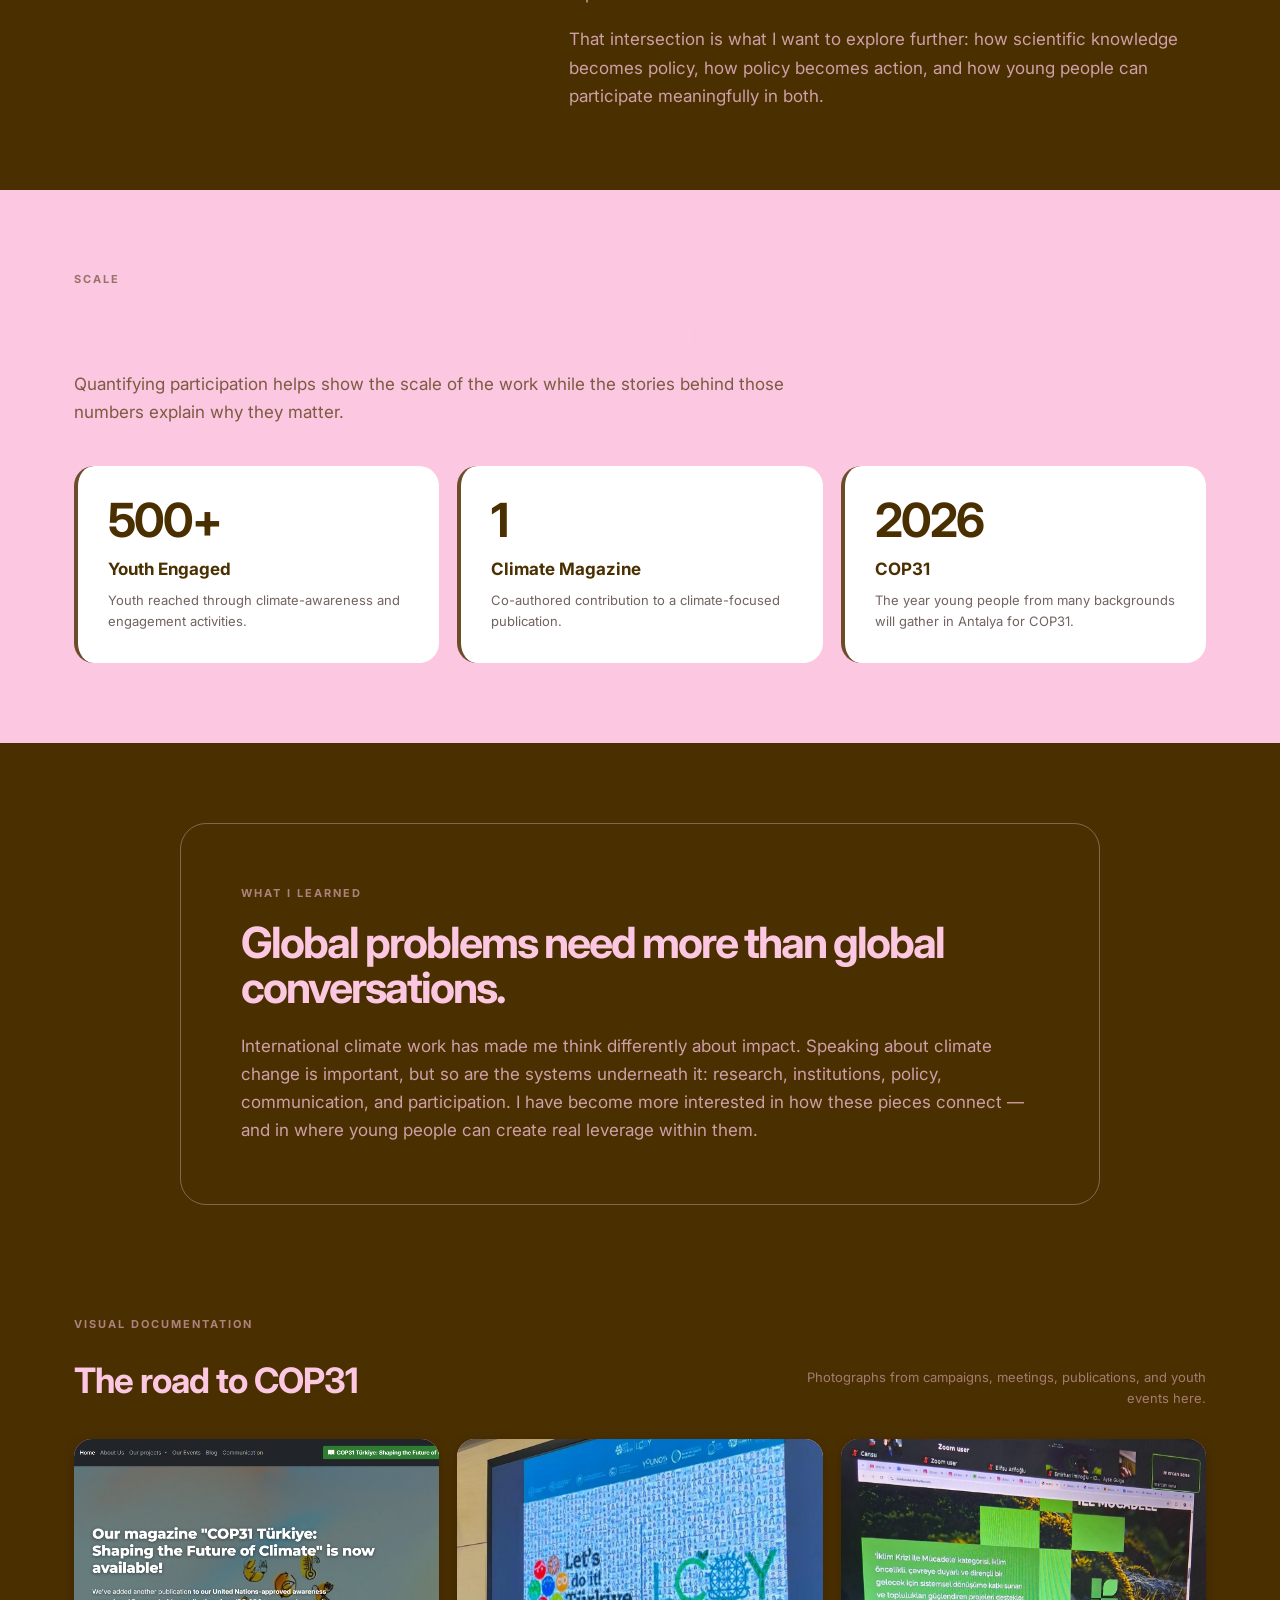
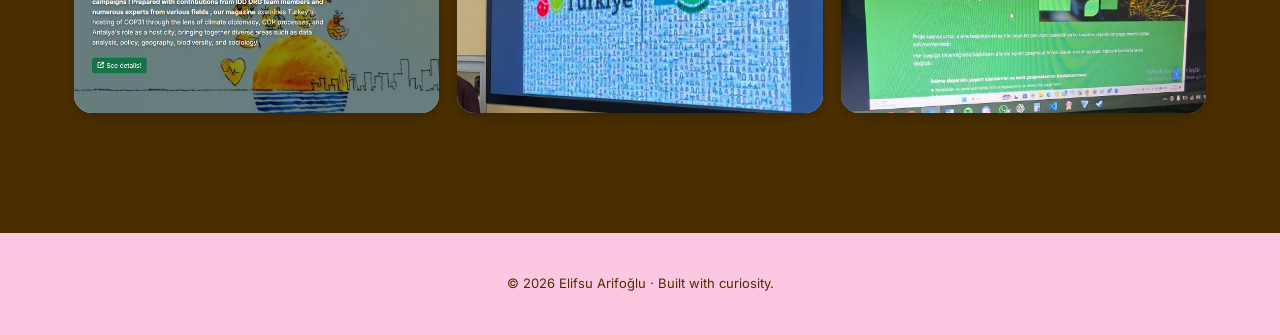
==== commit 3ae7e291: "Update cop31.html" ====
--- a/cop31.html
+++ b/cop31.html
@@ -1262,7 +1262,7 @@
 
                 <div class="gallery-item">
                     <div class="placeholder">
-                        <img src="images/idd.jpeg" alt="IDD" style="object-position: center 15%;" />
+                        <img src="images/idd.jpeg" alt="IDD" style="object-position: center 19%;" />
                     </div>
                 </div>
 
